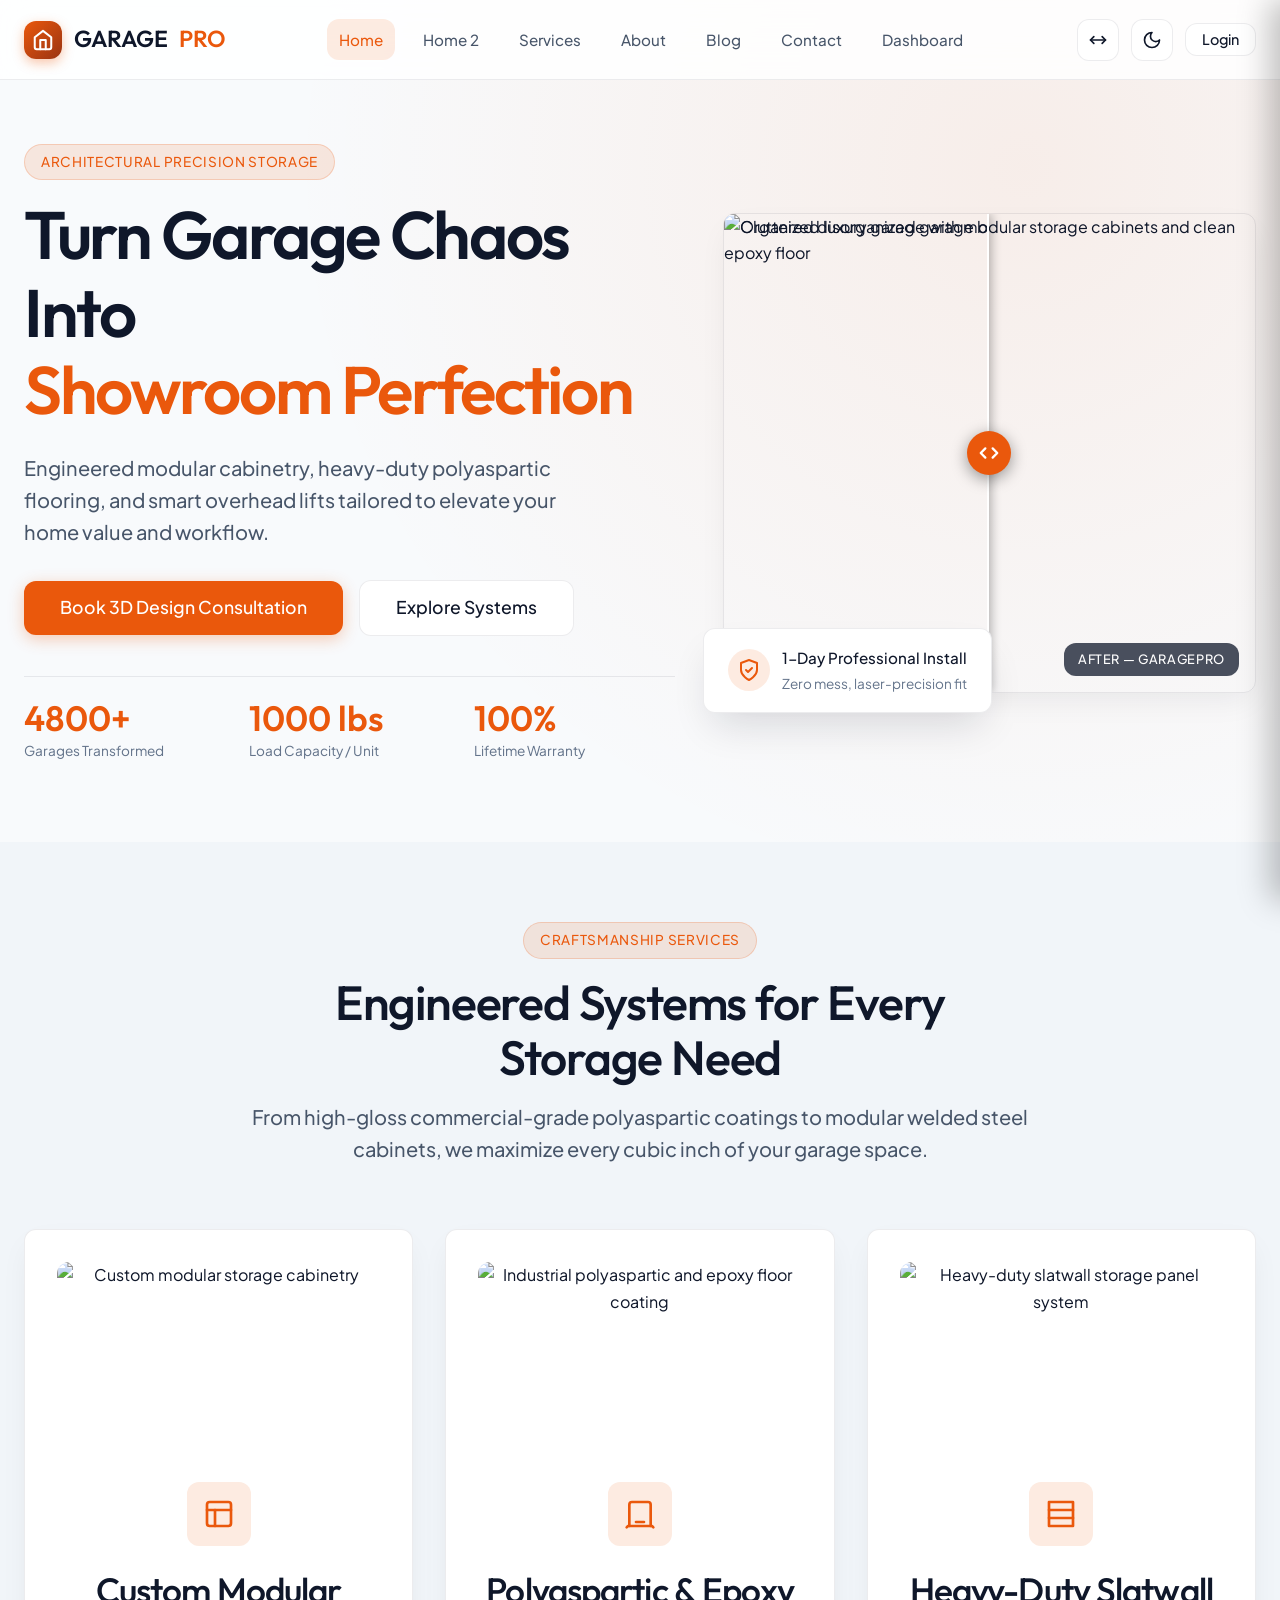
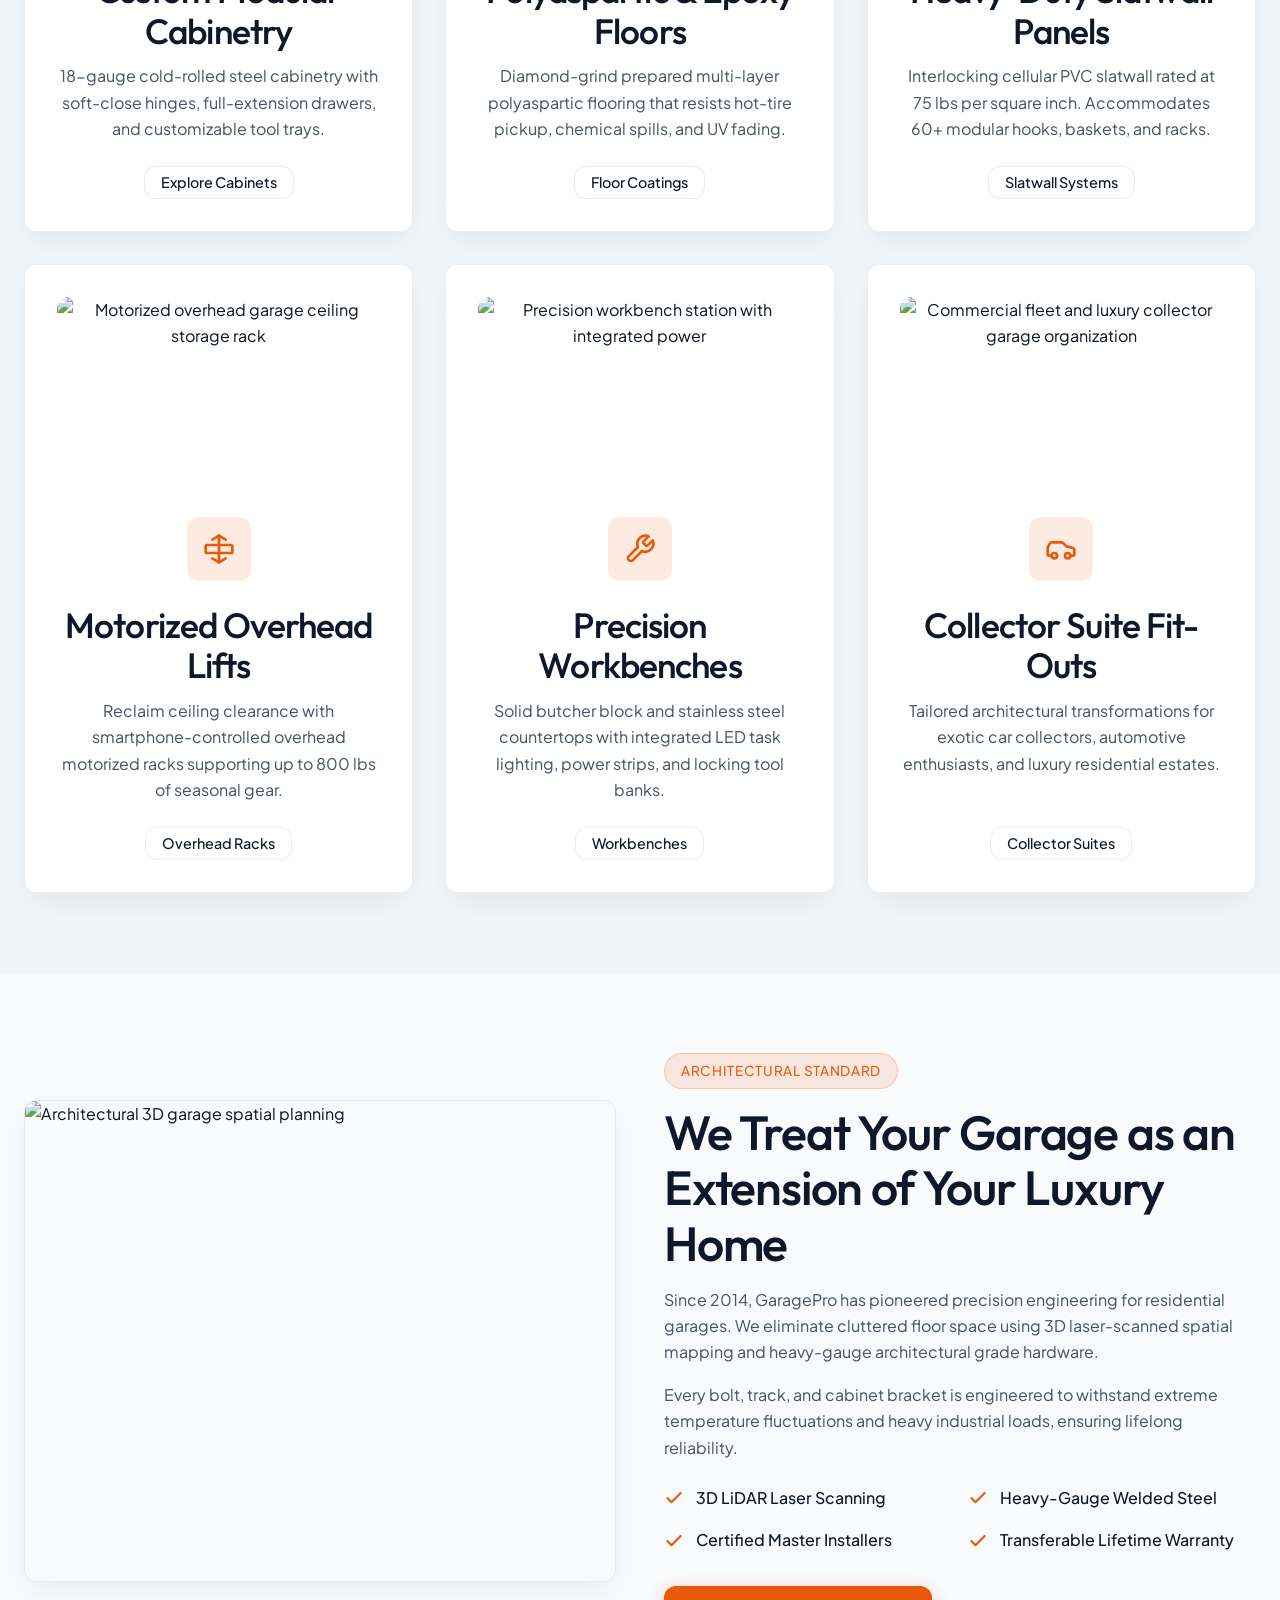
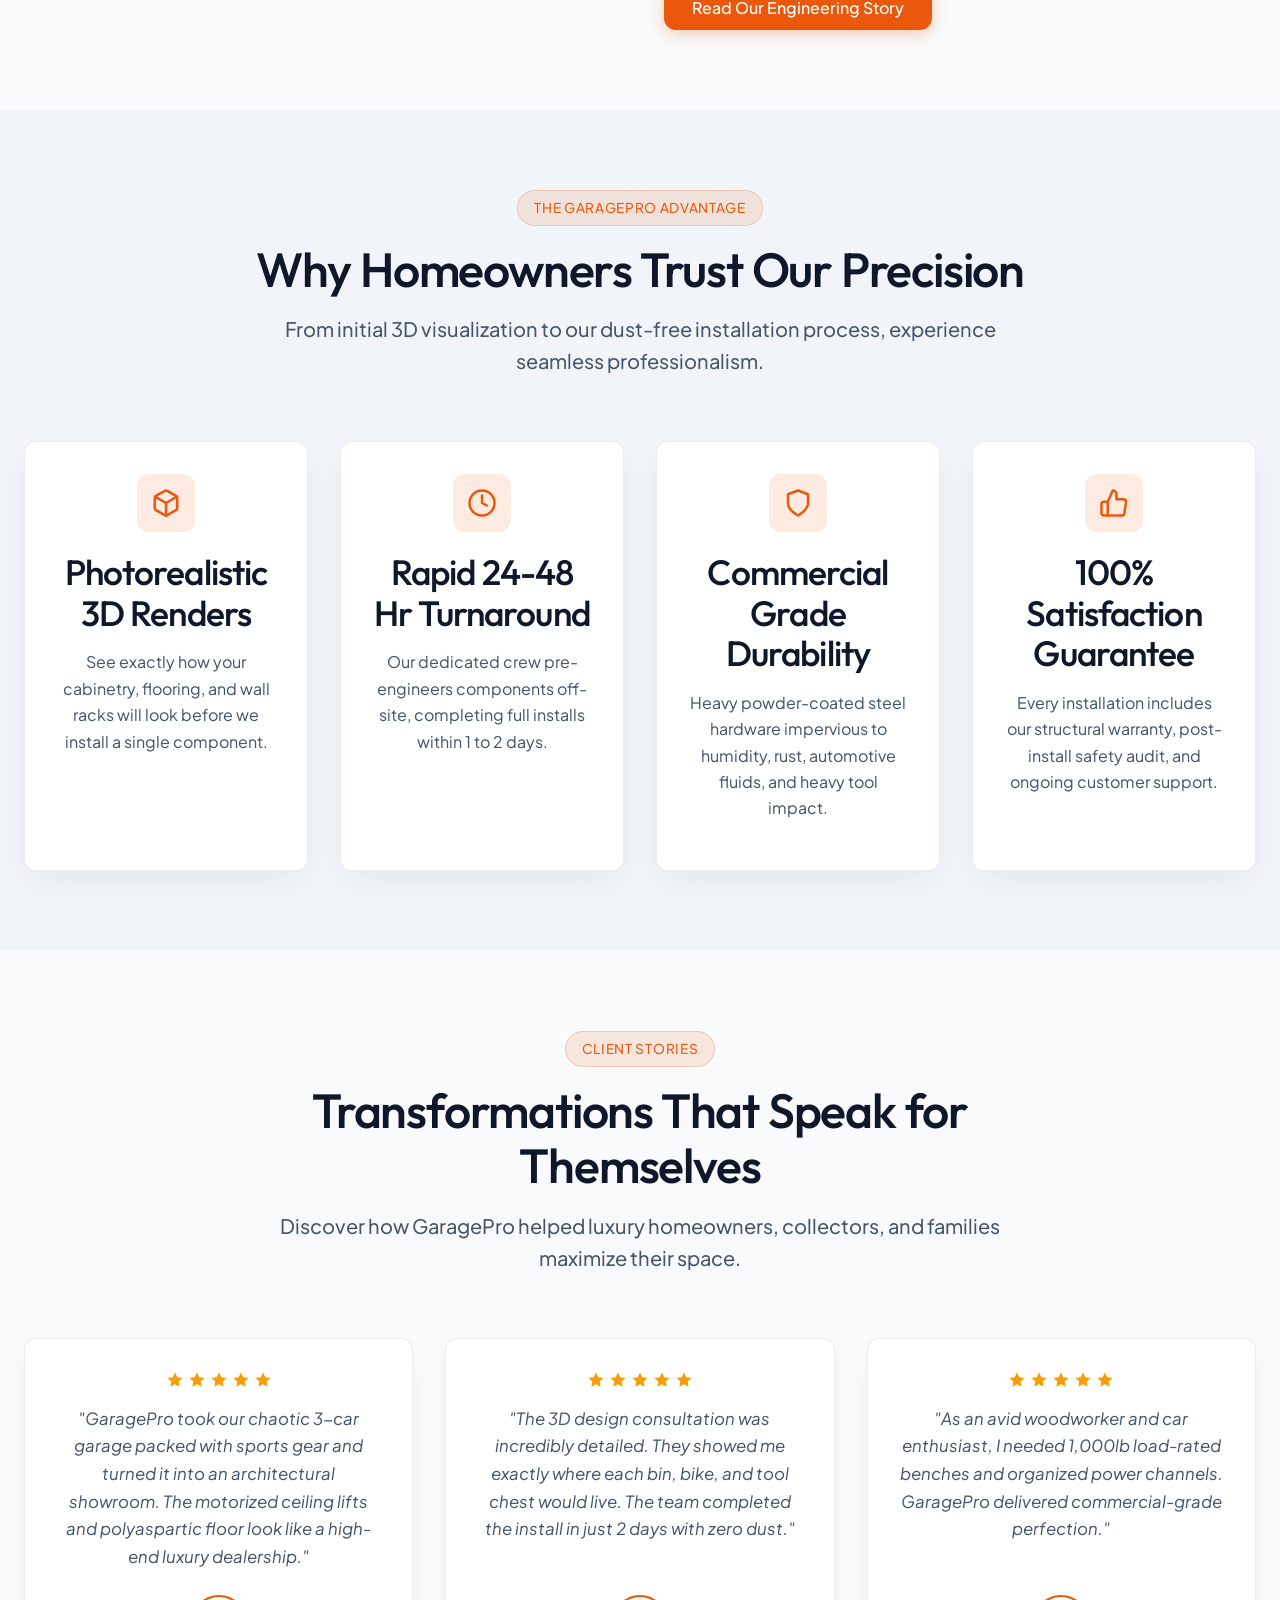
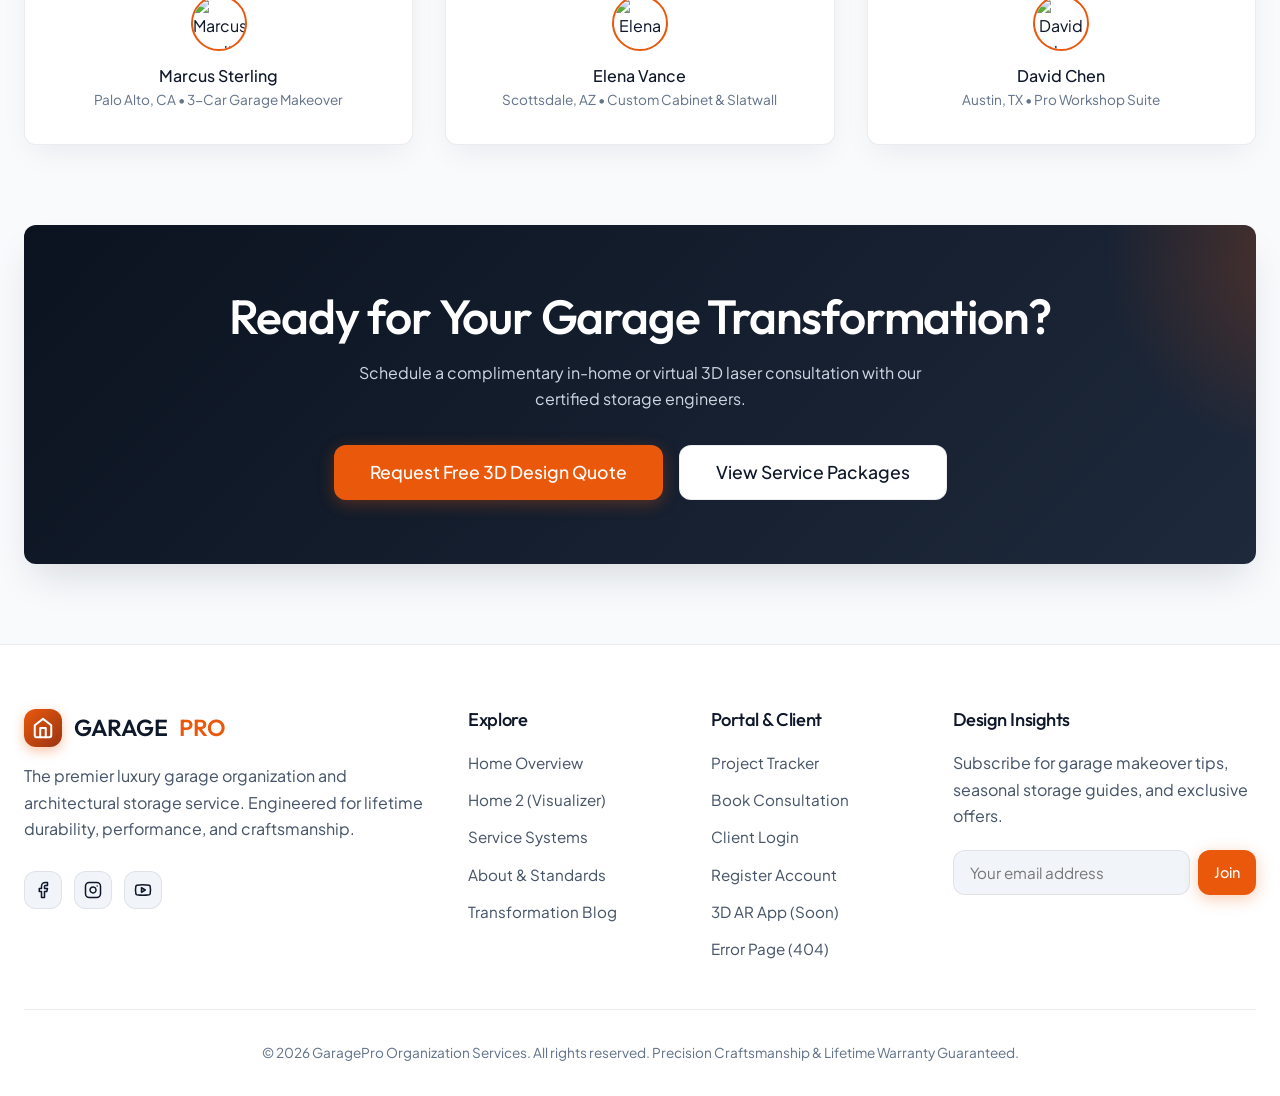
==== index.html @ 0136c53c "Deploy GaragePro luxury garage and storage organization website" ====
<!DOCTYPE html>
<html lang="en">
<head>
  <meta charset="UTF-8">
  <meta name="viewport" content="width=device-width, initial-scale=1.0">
  <title>GaragePro — Luxury Garage & Storage Organization Service</title>
  <meta name="description" content="Transform your cluttered garage into a pristine, high-performance architectural workspace. Custom cabinetry, epoxy flooring, motorized overhead storage & lifetime guarantee.">
  
  <!-- CSS Stylesheets -->
  <link rel="stylesheet" href="assets/css/style.css">
  <link rel="stylesheet" href="assets/css/rtl.css">
  
  <!-- Structured Data JSON-LD -->
  <script type="application/ld+json">
  {
    "@context": "https://schema.org",
    "@type": "HomeAndConstructionBusiness",
    "name": "GaragePro",
    "description": "Professional garage and storage organization service specializing in custom cabinetry, epoxy floors, and high-load wall systems.",
    "url": "https://garagepro.example.com",
    "telephone": "+1-800-555-0199",
    "priceRange": "$$$",
    "address": {
      "@type": "PostalAddress",
      "addressLocality": "San Francisco",
      "addressRegion": "CA",
      "addressCountry": "US"
    }
  }
  </script>
</head>
<body>

  <!-- ========================================================================
       HEADER / NAVBAR (Step 4 Rules)
       ======================================================================== -->
  <header class="site-header">
    <div class="nav-container">
      <a href="index.html" class="logo" aria-label="GaragePro Home">
        <div class="logo-icon">
          <svg xmlns="http://www.w3.org/2000/svg" viewBox="0 0 24 24" fill="none" stroke="currentColor" stroke-width="2.2" stroke-linecap="round" stroke-linejoin="round"><path d="m3 9 9-7 9 7v11a2 2 0 0 1-2 2H5a2 2 0 0 1-2-2z"/><polyline points="9 22 9 12 15 12 15 22"/></svg>
        </div>
        GARAGE<span>PRO</span>
      </a>

      <!-- Desktop Navigation Menu (> 1024px) -->
      <nav class="nav-menu" aria-label="Primary Navigation">
        <a href="index.html" class="nav-link active">Home</a>
        <a href="home2.html" class="nav-link">Home 2</a>
        <a href="services.html" class="nav-link">Services</a>
        <a href="about.html" class="nav-link">About</a>
        <a href="blog.html" class="nav-link">Blog</a>
        <a href="contact.html" class="nav-link">Contact</a>
        <a href="dashboard.html" class="nav-link">Dashboard</a>
      </nav>

      <!-- Desktop Action Controls -->
      <div class="nav-actions">
        <!-- RTL Toggle Button (⇆ Icon) -->
        <button type="button" class="icon-btn rtl-toggle-btn rtl-toggle-desktop" aria-label="Toggle RTL Direction" title="Switch RTL Layout">
          <svg xmlns="http://www.w3.org/2000/svg" viewBox="0 0 24 24" fill="none" stroke="currentColor" stroke-width="2" stroke-linecap="round" stroke-linejoin="round"><polyline points="17 8 21 12 17 16"/><line x1="3" y1="12" x2="21" y2="12"/><polyline points="7 16 3 12 7 8"/></svg>
        </button>

        <!-- Theme Toggle Button -->
        <button type="button" class="icon-btn theme-toggle-btn theme-toggle-desktop" aria-label="Toggle Dark/Light Mode" title="Toggle Theme">
          <span class="theme-icon">
            <svg xmlns="http://www.w3.org/2000/svg" viewBox="0 0 24 24" fill="none" stroke="currentColor" stroke-width="2" stroke-linecap="round" stroke-linejoin="round"><path d="M12 3a6 6 0 0 0 9 9 9 9 0 1 1-9-9Z"/></svg>
          </span>
        </button>

        <!-- Login Button -->
        <a href="login.html" class="btn btn-secondary btn-sm">Login</a>

        <!-- Hamburger Trigger (≤ 1024px) -->
        <button type="button" class="hamburger-btn" aria-label="Open Navigation Menu">
          <svg xmlns="http://www.w3.org/2000/svg" viewBox="0 0 24 24" fill="none" stroke="currentColor" stroke-width="2" stroke-linecap="round" stroke-linejoin="round"><line x1="4" y1="12" x2="20" y2="12"/><line x1="4" y1="6" x2="20" y2="6"/><line x1="4" y1="18" x2="20" y2="18"/></svg>
        </button>
      </div>
    </div>
  </header>

  <!-- Mobile Drawer & Backdrop (≤ 1024px) -->
  <div class="drawer-backdrop"></div>
  <aside class="mobile-drawer" aria-label="Mobile Navigation Menu">
    <div class="drawer-header">
      <a href="index.html" class="logo">
        <div class="logo-icon">
          <svg xmlns="http://www.w3.org/2000/svg" viewBox="0 0 24 24" fill="none" stroke="currentColor" stroke-width="2.2" stroke-linecap="round" stroke-linejoin="round"><path d="m3 9 9-7 9 7v11a2 2 0 0 1-2 2H5a2 2 0 0 1-2-2z"/><polyline points="9 22 9 12 15 12 15 22"/></svg>
        </div>
        GARAGE<span>PRO</span>
      </a>
      <button type="button" class="drawer-close" aria-label="Close Navigation Menu">
        <svg xmlns="http://www.w3.org/2000/svg" width="20" height="20" viewBox="0 0 24 24" fill="none" stroke="currentColor" stroke-width="2" stroke-linecap="round" stroke-linejoin="round"><line x1="18" y1="6" x2="6" y2="18"/><line x1="6" y1="6" x2="18" y2="18"/></svg>
      </button>
    </div>

    <nav class="drawer-links">
      <a href="index.html" class="drawer-link active">Home</a>
      <a href="home2.html" class="drawer-link">Home 2</a>
      <a href="services.html" class="drawer-link">Services</a>
      <a href="about.html" class="drawer-link">About</a>
      <a href="blog.html" class="drawer-link">Blog</a>
      <a href="contact.html" class="drawer-link">Contact</a>
      <a href="dashboard.html" class="drawer-link">Dashboard</a>
    </nav>

    <div class="drawer-footer">
      <div class="drawer-controls">
        <button type="button" class="icon-btn rtl-toggle-btn" aria-label="Toggle RTL Direction">
          <svg xmlns="http://www.w3.org/2000/svg" viewBox="0 0 24 24" fill="none" stroke="currentColor" stroke-width="2" stroke-linecap="round" stroke-linejoin="round"><polyline points="17 8 21 12 17 16"/><line x1="3" y1="12" x2="21" y2="12"/><polyline points="7 16 3 12 7 8"/></svg>
        </button>
        <button type="button" class="icon-btn theme-toggle-btn" aria-label="Toggle Dark/Light Mode">
          <span class="theme-icon">
            <svg xmlns="http://www.w3.org/2000/svg" viewBox="0 0 24 24" fill="none" stroke="currentColor" stroke-width="2" stroke-linecap="round" stroke-linejoin="round"><path d="M12 3a6 6 0 0 0 9 9 9 9 0 1 1-9-9Z"/></svg>
          </span>
        </button>
      </div>
      <a href="login.html" class="btn btn-primary" style="width:100%;">Login</a>
    </div>
  </aside>

  <!-- ========================================================================
       HERO SECTION (Step 9.1 & 11: Interactive Before/After Transformation)
       ======================================================================== -->
  <main>
    <section class="hero-section">
      <div class="hero-container">
        <!-- Hero Text & CTA -->
        <div class="hero-content">
          <div class="badge-pill">Architectural Precision Storage</div>
          <h1>Turn Garage Chaos Into <span>Showroom Perfection</span></h1>
          <p class="lead">Engineered modular cabinetry, heavy-duty polyaspartic flooring, and smart overhead lifts tailored to elevate your home value and workflow.</p>
          
          <div class="hero-actions">
            <a href="contact.html" class="btn btn-primary btn-lg">Book 3D Design Consultation</a>
            <a href="services.html" class="btn btn-secondary btn-lg">Explore Systems</a>
          </div>

          <div class="hero-stats">
            <div class="stat-item">
              <span class="stat-number" data-target="4800" data-suffix="+">4,800+</span>
              <span class="stat-label">Garages Transformed</span>
            </div>
            <div class="stat-item">
              <span class="stat-number" data-target="1000" data-suffix=" lbs">1,000 lbs</span>
              <span class="stat-label">Load Capacity / Unit</span>
            </div>
            <div class="stat-item">
              <span class="stat-number" data-target="100" data-suffix="%">100%</span>
              <span class="stat-label">Lifetime Warranty</span>
            </div>
          </div>
        </div>

        <!-- Interactive Drag Before / After Transformation Visual -->
        <div class="hero-visual">
          <div class="before-after-container" id="hero-ba-slider" title="Drag slider to compare before and after">
            <!-- After (Clean Luxury Organized Garage) -->
            <div class="ba-image-after">
              <img src="https://images.unsplash.com/photo-1590674899484-d5640e854abe?auto=format&fit=crop&w=1200&q=80" alt="Organized luxury garage with modular storage cabinets and clean epoxy floor" loading="lazy">
              <span class="ba-tag ba-tag-after">After — GaragePro</span>
            </div>
            <!-- Before (Cluttered Garage) -->
            <div class="ba-image-before">
              <img src="https://images.unsplash.com/photo-1513694203232-719a280e022f?auto=format&fit=crop&w=1200&q=80" alt="Cluttered disorganized garage before professional makeover" loading="lazy">
              <span class="ba-tag ba-tag-before">Before Makeover</span>
            </div>
            <!-- Interactive Divider Handle -->
            <div class="ba-handle">
              <svg xmlns="http://www.w3.org/2000/svg" viewBox="0 0 24 24" fill="none" stroke="currentColor" stroke-width="2.5" stroke-linecap="round" stroke-linejoin="round"><polyline points="8 17 3 12 8 7"/><polyline points="16 7 21 12 16 17"/></svg>
            </div>
          </div>

          <!-- Floating Guarantee Badge -->
          <div class="floating-badge">
            <div class="floating-badge-icon">
              <svg xmlns="http://www.w3.org/2000/svg" width="24" height="24" viewBox="0 0 24 24" fill="none" stroke="currentColor" stroke-width="2" stroke-linecap="round" stroke-linejoin="round"><path d="M12 22s8-4 8-10V5l-8-3-8 3v7c0 6 8 10 8 10z"/><path d="m9 12 2 2 4-4"/></svg>
            </div>
            <div>
              <strong style="display:block; font-size:0.95rem;">1-Day Professional Install</strong>
              <span class="caption">Zero mess, laser-precision fit</span>
            </div>
          </div>
        </div>
      </div>
    </section>

    <!-- ========================================================================
         SERVICES SECTION (Card Grid - Step 9.1 & Step 3 Alignment)
         ======================================================================== -->
    <section class="section section-subtle">
      <div class="container">
        <div class="section-header">
          <div class="badge-pill">Craftsmanship Services</div>
          <h2>Engineered Systems for Every Storage Need</h2>
          <p class="lead">From high-gloss commercial-grade polyaspartic coatings to modular welded steel cabinets, we maximize every cubic inch of your garage space.</p>
        </div>

        <div class="card-grid">
          <!-- Card 1 -->
          <div class="card">
            <div class="card-img-wrap">
              <img src="https://images.unsplash.com/photo-1504148455328-c376907d081c?auto=format&fit=crop&w=800&q=80" alt="Custom modular storage cabinetry" loading="lazy">
            </div>
            <div class="card-icon">
              <svg xmlns="http://www.w3.org/2000/svg" viewBox="0 0 24 24" fill="none" stroke="currentColor" stroke-width="2" stroke-linecap="round" stroke-linejoin="round"><rect width="18" height="18" x="3" y="3" rx="2"/><path d="M3 9h18"/><path d="M9 21V9"/></svg>
            </div>
            <h3>Custom Modular Cabinetry</h3>
            <p>18-gauge cold-rolled steel cabinetry with soft-close hinges, full-extension drawers, and customizable tool trays.</p>
            <a href="services.html" class="btn btn-secondary btn-sm">Explore Cabinets</a>
          </div>

          <!-- Card 2 -->
          <div class="card">
            <div class="card-img-wrap">
              <img src="https://images.unsplash.com/photo-1616401784845-180882ba9ba8?auto=format&fit=crop&w=800&q=80" alt="Industrial polyaspartic and epoxy floor coating" loading="lazy">
            </div>
            <div class="card-icon">
              <svg xmlns="http://www.w3.org/2000/svg" viewBox="0 0 24 24" fill="none" stroke="currentColor" stroke-width="2" stroke-linecap="round" stroke-linejoin="round"><path d="m2 22 1-1h18l1 1"/><path d="M4 21V5a2 2 0 0 1 2-2h12a2 2 0 0 1 2 2v16"/><path d="M9 18h6"/></svg>
            </div>
            <h3>Polyaspartic & Epoxy Floors</h3>
            <p>Diamond-grind prepared multi-layer polyaspartic flooring that resists hot-tire pickup, chemical spills, and UV fading.</p>
            <a href="services.html" class="btn btn-secondary btn-sm">Floor Coatings</a>
          </div>

          <!-- Card 3 -->
          <div class="card">
            <div class="card-img-wrap">
              <img src="https://images.unsplash.com/photo-1581783342308-f792dbdd27c5?auto=format&fit=crop&w=800&q=80" alt="Heavy-duty slatwall storage panel system" loading="lazy">
            </div>
            <div class="card-icon">
              <svg xmlns="http://www.w3.org/2000/svg" viewBox="0 0 24 24" fill="none" stroke="currentColor" stroke-width="2" stroke-linecap="round" stroke-linejoin="round"><path d="M3 3h18v18H3z"/><path d="M3 9h18"/><path d="M3 15h18"/></svg>
            </div>
            <h3>Heavy-Duty Slatwall Panels</h3>
            <p>Interlocking cellular PVC slatwall rated at 75 lbs per square inch. Accommodates 60+ modular hooks, baskets, and racks.</p>
            <a href="services.html" class="btn btn-secondary btn-sm">Slatwall Systems</a>
          </div>

          <!-- Card 4 -->
          <div class="card">
            <div class="card-img-wrap">
              <img src="https://images.unsplash.com/photo-1586023492125-27b2c045efd7?auto=format&fit=crop&w=800&q=80" alt="Motorized overhead garage ceiling storage rack" loading="lazy">
            </div>
            <div class="card-icon">
              <svg xmlns="http://www.w3.org/2000/svg" viewBox="0 0 24 24" fill="none" stroke="currentColor" stroke-width="2" stroke-linecap="round" stroke-linejoin="round"><path d="M12 2v20"/><path d="m17 5-5-3-5 3"/><path d="m17 19-5 3-5-3"/><rect width="20" height="6" x="2" y="9" rx="1"/></svg>
            </div>
            <h3>Motorized Overhead Lifts</h3>
            <p>Reclaim ceiling clearance with smartphone-controlled overhead motorized racks supporting up to 800 lbs of seasonal gear.</p>
            <a href="services.html" class="btn btn-secondary btn-sm">Overhead Racks</a>
          </div>

          <!-- Card 5 -->
          <div class="card">
            <div class="card-img-wrap">
              <img src="https://images.unsplash.com/photo-1580273916550-e323be2ae537?auto=format&fit=crop&w=800&q=80" alt="Precision workbench station with integrated power" loading="lazy">
            </div>
            <div class="card-icon">
              <svg xmlns="http://www.w3.org/2000/svg" viewBox="0 0 24 24" fill="none" stroke="currentColor" stroke-width="2" stroke-linecap="round" stroke-linejoin="round"><path d="M14.7 6.3a1 1 0 0 0 0 1.4l1.6 1.6a1 1 0 0 0 1.4 0l3.77-3.77a6 6 0 0 1-7.94 7.94l-6.91 6.91a2.12 2.12 0 0 1-3-3l6.91-6.91a6 6 0 0 1 7.94-7.94l-3.76 3.76z"/></svg>
            </div>
            <h3>Precision Workbenches</h3>
            <p>Solid butcher block and stainless steel countertops with integrated LED task lighting, power strips, and locking tool banks.</p>
            <a href="services.html" class="btn btn-secondary btn-sm">Workbenches</a>
          </div>

          <!-- Card 6 -->
          <div class="card">
            <div class="card-img-wrap">
              <img src="https://images.unsplash.com/photo-1617814076367-b759c7d7e738?auto=format&fit=crop&w=800&q=80" alt="Commercial fleet and luxury collector garage organization" loading="lazy">
            </div>
            <div class="card-icon">
              <svg xmlns="http://www.w3.org/2000/svg" viewBox="0 0 24 24" fill="none" stroke="currentColor" stroke-width="2" stroke-linecap="round" stroke-linejoin="round"><path d="M19 17h2c.6 0 1-.4 1-1v-3c0-.9-.7-1.7-1.5-1.9C18.7 10.6 16 10 16 10s-1.3-1.4-2.2-2.3c-.5-.4-1.1-.7-1.8-.7H5c-.6 0-1.1.4-1.4.9l-1.5 2.8C2.1 11.2 2 11.7 2 12.2V16c0 .6.4 1 1 1h2"/><circle cx="7" cy="17" r="2"/><circle cx="17" cy="17" r="2"/></svg>
            </div>
            <h3>Collector Suite Fit-Outs</h3>
            <p>Tailored architectural transformations for exotic car collectors, automotive enthusiasts, and luxury residential estates.</p>
            <a href="services.html" class="btn btn-secondary btn-sm">Collector Suites</a>
          </div>
        </div>
      </div>
    </section>

    <!-- ========================================================================
         ABOUT / CRAFTSMANSHIP SECTION (Step 9.1 Story + Visuals)
         ======================================================================== -->
    <section class="section">
      <div class="container">
        <div class="story-grid">
          <div class="story-image-wrap">
            <img src="https://images.unsplash.com/photo-1503387762-592deb58ef4e?auto=format&fit=crop&w=1000&q=80" alt="Architectural 3D garage spatial planning" loading="lazy">
          </div>
          <div class="story-content">
            <div class="badge-pill">Architectural Standard</div>
            <h2>We Treat Your Garage as an Extension of Your Luxury Home</h2>
            <p>Since 2014, GaragePro has pioneered precision engineering for residential garages. We eliminate cluttered floor space using 3D laser-scanned spatial mapping and heavy-gauge architectural grade hardware.</p>
            <p>Every bolt, track, and cabinet bracket is engineered to withstand extreme temperature fluctuations and heavy industrial loads, ensuring lifelong reliability.</p>
            
            <div class="story-highlights">
              <div class="highlight-item">
                <svg xmlns="http://www.w3.org/2000/svg" width="20" height="20" viewBox="0 0 24 24" fill="none" stroke="currentColor" stroke-width="2.5" stroke-linecap="round" stroke-linejoin="round"><polyline points="20 6 9 17 4 12"/></svg>
                <span>3D LiDAR Laser Scanning</span>
              </div>
              <div class="highlight-item">
                <svg xmlns="http://www.w3.org/2000/svg" width="20" height="20" viewBox="0 0 24 24" fill="none" stroke="currentColor" stroke-width="2.5" stroke-linecap="round" stroke-linejoin="round"><polyline points="20 6 9 17 4 12"/></svg>
                <span>Heavy-Gauge Welded Steel</span>
              </div>
              <div class="highlight-item">
                <svg xmlns="http://www.w3.org/2000/svg" width="20" height="20" viewBox="0 0 24 24" fill="none" stroke="currentColor" stroke-width="2.5" stroke-linecap="round" stroke-linejoin="round"><polyline points="20 6 9 17 4 12"/></svg>
                <span>Certified Master Installers</span>
              </div>
              <div class="highlight-item">
                <svg xmlns="http://www.w3.org/2000/svg" width="20" height="20" viewBox="0 0 24 24" fill="none" stroke="currentColor" stroke-width="2.5" stroke-linecap="round" stroke-linejoin="round"><polyline points="20 6 9 17 4 12"/></svg>
                <span>Transferable Lifetime Warranty</span>
              </div>
            </div>

            <div class="story-actions" style="margin-top: var(--space-8);">
              <a href="about.html" class="btn btn-primary">Read Our Engineering Story</a>
            </div>
          </div>
        </div>
      </div>
    </section>

    <!-- ========================================================================
         FEATURES & HIGHLIGHTS GRID (Step 9.1)
         ======================================================================== -->
    <section class="section section-subtle">
      <div class="container">
        <div class="section-header">
          <div class="badge-pill">The GaragePro Advantage</div>
          <h2>Why Homeowners Trust Our Precision</h2>
          <p class="lead">From initial 3D visualization to our dust-free installation process, experience seamless professionalism.</p>
        </div>

        <div class="features-grid">
          <div class="feature-card">
            <div class="feature-icon">
              <svg xmlns="http://www.w3.org/2000/svg" width="30" height="30" viewBox="0 0 24 24" fill="none" stroke="currentColor" stroke-width="2" stroke-linecap="round" stroke-linejoin="round"><path d="M21 16V8a2 2 0 0 0-1-1.73l-7-4a2 2 0 0 0-2 0l-7 4A2 2 0 0 0 3 8v8a2 2 0 0 0 1 1.73l7 4a2 2 0 0 0 2 0l7-4A2 2 0 0 0 21 16z"/><polyline points="3.27 6.96 12 12.01 20.73 6.96"/><line x1="12" y1="22.08" x2="12" y2="12"/></svg>
            </div>
            <h3>Photorealistic 3D Renders</h3>
            <p>See exactly how your cabinetry, flooring, and wall racks will look before we install a single component.</p>
          </div>

          <div class="feature-card">
            <div class="feature-icon">
              <svg xmlns="http://www.w3.org/2000/svg" width="30" height="30" viewBox="0 0 24 24" fill="none" stroke="currentColor" stroke-width="2" stroke-linecap="round" stroke-linejoin="round"><circle cx="12" cy="12" r="10"/><polyline points="12 6 12 12 16 14"/></svg>
            </div>
            <h3>Rapid 24-48 Hr Turnaround</h3>
            <p>Our dedicated crew pre-engineers components off-site, completing full installs within 1 to 2 days.</p>
          </div>

          <div class="feature-card">
            <div class="feature-icon">
              <svg xmlns="http://www.w3.org/2000/svg" width="30" height="30" viewBox="0 0 24 24" fill="none" stroke="currentColor" stroke-width="2" stroke-linecap="round" stroke-linejoin="round"><path d="M12 22s8-4 8-10V5l-8-3-8 3v7c0 6 8 10 8 10z"/></svg>
            </div>
            <h3>Commercial Grade Durability</h3>
            <p>Heavy powder-coated steel hardware impervious to humidity, rust, automotive fluids, and heavy tool impact.</p>
          </div>

          <div class="feature-card">
            <div class="feature-icon">
              <svg xmlns="http://www.w3.org/2000/svg" width="30" height="30" viewBox="0 0 24 24" fill="none" stroke="currentColor" stroke-width="2" stroke-linecap="round" stroke-linejoin="round"><path d="M14 9V5a3 3 0 0 0-3-3l-4 9v11h11.28a2 2 0 0 0 2-1.7l1.38-9a2 2 0 0 0-2-2.3zM7 22H4a2 2 0 0 1-2-2v-7a2 2 0 0 1 2-2h3"/></svg>
            </div>
            <h3>100% Satisfaction Guarantee</h3>
            <p>Every installation includes our structural warranty, post-install safety audit, and ongoing customer support.</p>
          </div>
        </div>
      </div>
    </section>

    <!-- ========================================================================
         TESTIMONIALS SECTION (Step 9.1 Grid)
         ======================================================================== -->
    <section class="section">
      <div class="container">
        <div class="section-header">
          <div class="badge-pill">Client Stories</div>
          <h2>Transformations That Speak for Themselves</h2>
          <p class="lead">Discover how GaragePro helped luxury homeowners, collectors, and families maximize their space.</p>
        </div>

        <div class="testimonials-grid">
          <!-- Testimonial 1 -->
          <div class="testimonial-card">
            <div class="stars">
              <svg viewBox="0 0 24 24"><polygon points="12 2 15.09 8.26 22 9.27 17 14.14 18.18 21.02 12 17.77 5.82 21.02 7 14.14 2 9.27 8.91 8.26 12 2"/></svg>
              <svg viewBox="0 0 24 24"><polygon points="12 2 15.09 8.26 22 9.27 17 14.14 18.18 21.02 12 17.77 5.82 21.02 7 14.14 2 9.27 8.91 8.26 12 2"/></svg>
              <svg viewBox="0 0 24 24"><polygon points="12 2 15.09 8.26 22 9.27 17 14.14 18.18 21.02 12 17.77 5.82 21.02 7 14.14 2 9.27 8.91 8.26 12 2"/></svg>
              <svg viewBox="0 0 24 24"><polygon points="12 2 15.09 8.26 22 9.27 17 14.14 18.18 21.02 12 17.77 5.82 21.02 7 14.14 2 9.27 8.91 8.26 12 2"/></svg>
              <svg viewBox="0 0 24 24"><polygon points="12 2 15.09 8.26 22 9.27 17 14.14 18.18 21.02 12 17.77 5.82 21.02 7 14.14 2 9.27 8.91 8.26 12 2"/></svg>
            </div>
            <p class="testimonial-quote">"GaragePro took our chaotic 3-car garage packed with sports gear and turned it into an architectural showroom. The motorized ceiling lifts and polyaspartic floor look like a high-end luxury dealership."</p>
            <div class="author-info">
              <div class="author-avatar">
                <img src="https://images.unsplash.com/photo-1507003211169-0a1dd7228f2d?auto=format&fit=crop&w=200&q=80" alt="Marcus Sterling" loading="lazy">
              </div>
              <span class="author-name">Marcus Sterling</span>
              <span class="author-location">Palo Alto, CA • 3-Car Garage Makeover</span>
            </div>
          </div>

          <!-- Testimonial 2 -->
          <div class="testimonial-card">
            <div class="stars">
              <svg viewBox="0 0 24 24"><polygon points="12 2 15.09 8.26 22 9.27 17 14.14 18.18 21.02 12 17.77 5.82 21.02 7 14.14 2 9.27 8.91 8.26 12 2"/></svg>
              <svg viewBox="0 0 24 24"><polygon points="12 2 15.09 8.26 22 9.27 17 14.14 18.18 21.02 12 17.77 5.82 21.02 7 14.14 2 9.27 8.91 8.26 12 2"/></svg>
              <svg viewBox="0 0 24 24"><polygon points="12 2 15.09 8.26 22 9.27 17 14.14 18.18 21.02 12 17.77 5.82 21.02 7 14.14 2 9.27 8.91 8.26 12 2"/></svg>
              <svg viewBox="0 0 24 24"><polygon points="12 2 15.09 8.26 22 9.27 17 14.14 18.18 21.02 12 17.77 5.82 21.02 7 14.14 2 9.27 8.91 8.26 12 2"/></svg>
              <svg viewBox="0 0 24 24"><polygon points="12 2 15.09 8.26 22 9.27 17 14.14 18.18 21.02 12 17.77 5.82 21.02 7 14.14 2 9.27 8.91 8.26 12 2"/></svg>
            </div>
            <p class="testimonial-quote">"The 3D design consultation was incredibly detailed. They showed me exactly where each bin, bike, and tool chest would live. The team completed the install in just 2 days with zero dust."</p>
            <div class="author-info">
              <div class="author-avatar">
                <img src="https://images.unsplash.com/photo-1534528741775-53994a69daeb?auto=format&fit=crop&w=200&q=80" alt="Elena Vance" loading="lazy">
              </div>
              <span class="author-name">Elena Vance</span>
              <span class="author-location">Scottsdale, AZ • Custom Cabinet & Slatwall</span>
            </div>
          </div>

          <!-- Testimonial 3 -->
          <div class="testimonial-card">
            <div class="stars">
              <svg viewBox="0 0 24 24"><polygon points="12 2 15.09 8.26 22 9.27 17 14.14 18.18 21.02 12 17.77 5.82 21.02 7 14.14 2 9.27 8.91 8.26 12 2"/></svg>
              <svg viewBox="0 0 24 24"><polygon points="12 2 15.09 8.26 22 9.27 17 14.14 18.18 21.02 12 17.77 5.82 21.02 7 14.14 2 9.27 8.91 8.26 12 2"/></svg>
              <svg viewBox="0 0 24 24"><polygon points="12 2 15.09 8.26 22 9.27 17 14.14 18.18 21.02 12 17.77 5.82 21.02 7 14.14 2 9.27 8.91 8.26 12 2"/></svg>
              <svg viewBox="0 0 24 24"><polygon points="12 2 15.09 8.26 22 9.27 17 14.14 18.18 21.02 12 17.77 5.82 21.02 7 14.14 2 9.27 8.91 8.26 12 2"/></svg>
              <svg viewBox="0 0 24 24"><polygon points="12 2 15.09 8.26 22 9.27 17 14.14 18.18 21.02 12 17.77 5.82 21.02 7 14.14 2 9.27 8.91 8.26 12 2"/></svg>
            </div>
            <p class="testimonial-quote">"As an avid woodworker and car enthusiast, I needed 1,000lb load-rated benches and organized power channels. GaragePro delivered commercial-grade perfection."</p>
            <div class="author-info">
              <div class="author-avatar">
                <img src="https://images.unsplash.com/photo-1500648767791-00dcc994a43e?auto=format&fit=crop&w=200&q=80" alt="David Chen" loading="lazy">
              </div>
              <span class="author-name">David Chen</span>
              <span class="author-location">Austin, TX • Pro Workshop Suite</span>
            </div>
          </div>
        </div>
      </div>
    </section>

    <!-- ========================================================================
         CTA BANNER (Step 9.1 Full-Width CTA)
         ======================================================================== -->
    <section class="section" style="padding-top: 0;">
      <div class="container">
        <div class="cta-banner">
          <h2>Ready for Your Garage Transformation?</h2>
          <p>Schedule a complimentary in-home or virtual 3D laser consultation with our certified storage engineers.</p>
          <div class="btn-group">
            <a href="contact.html" class="btn btn-primary btn-lg">Request Free 3D Design Quote</a>
            <a href="services.html" class="btn btn-secondary btn-lg">View Service Packages</a>
          </div>
        </div>
      </div>
    </section>
  </main>

  <!-- ========================================================================
       FOOTER (Step 10 Rules)
       ======================================================================== -->
  <footer class="site-footer">
    <div class="container">
      <div class="footer-grid">
        <!-- Col 1: Brand & Bio -->
        <div class="footer-col">
          <a href="index.html" class="logo" style="margin-bottom: var(--space-4);">
            <div class="logo-icon">
              <svg xmlns="http://www.w3.org/2000/svg" viewBox="0 0 24 24" fill="none" stroke="currentColor" stroke-width="2.2" stroke-linecap="round" stroke-linejoin="round"><path d="m3 9 9-7 9 7v11a2 2 0 0 1-2 2H5a2 2 0 0 1-2-2z"/><polyline points="9 22 9 12 15 12 15 22"/></svg>
            </div>
            GARAGE<span>PRO</span>
          </a>
          <p>The premier luxury garage organization and architectural storage service. Engineered for lifetime durability, performance, and craftsmanship.</p>
          <div class="footer-socials">
            <a href="#" class="social-icon-btn" aria-label="Facebook">
              <svg xmlns="http://www.w3.org/2000/svg" viewBox="0 0 24 24" fill="none" stroke="currentColor" stroke-width="2" stroke-linecap="round" stroke-linejoin="round"><path d="M18 2h-3a5 5 0 0 0-5 5v3H7v4h3v8h4v-8h3l1-4h-4V7a1 1 0 0 1 1-1h3z"/></svg>
            </a>
            <a href="#" class="social-icon-btn" aria-label="Instagram">
              <svg xmlns="http://www.w3.org/2000/svg" viewBox="0 0 24 24" fill="none" stroke="currentColor" stroke-width="2" stroke-linecap="round" stroke-linejoin="round"><rect width="20" height="20" x="2" y="2" rx="5" ry="5"/><path d="M16 11.37A4 4 0 1 1 12.63 8 4 4 0 0 1 16 11.37z"/><line x1="17.5" y1="6.5" x2="17.51" y2="6.5"/></svg>
            </a>
            <a href="#" class="social-icon-btn" aria-label="YouTube">
              <svg xmlns="http://www.w3.org/2000/svg" viewBox="0 0 24 24" fill="none" stroke="currentColor" stroke-width="2" stroke-linecap="round" stroke-linejoin="round"><path d="M2.5 17a24.12 24.12 0 0 1 0-10 2 2 0 0 1 1.4-1.4 49.56 49.56 0 0 1 16.2 0A2 2 0 0 1 21.5 7a24.12 24.12 0 0 1 0 10 2 2 0 0 1-1.4 1.4 49.55 49.55 0 0 1-16.2 0A2 2 0 0 1 2.5 17"/><polygon points="10 15 15 12 10 9 10 15"/></svg>
            </a>
          </div>
        </div>

        <!-- Col 2: Navigation Links -->
        <div class="footer-col">
          <h4>Explore</h4>
          <div class="footer-links">
            <a href="index.html" class="footer-link">Home Overview</a>
            <a href="home2.html" class="footer-link">Home 2 (Visualizer)</a>
            <a href="services.html" class="footer-link">Service Systems</a>
            <a href="about.html" class="footer-link">About & Standards</a>
            <a href="blog.html" class="footer-link">Transformation Blog</a>
          </div>
        </div>

        <!-- Col 3: Company & Auth -->
        <div class="footer-col">
          <h4>Portal & Client</h4>
          <div class="footer-links">
            <a href="dashboard.html" class="footer-link">Project Tracker</a>
            <a href="contact.html" class="footer-link">Book Consultation</a>
            <a href="login.html" class="footer-link">Client Login</a>
            <a href="register.html" class="footer-link">Register Account</a>
            <a href="coming-soon.html" class="footer-link">3D AR App (Soon)</a>
            <a href="404.html" class="footer-link">Error Page (404)</a>
          </div>
        </div>

        <!-- Col 4: Newsletter -->
        <div class="footer-col">
          <h4>Design Insights</h4>
          <p>Subscribe for garage makeover tips, seasonal storage guides, and exclusive offers.</p>
          <form class="footer-newsletter-form validate-form" novalidate>
            <div class="form-success-alert" style="display:none;">Thank you for subscribing!</div>
            <div class="input-with-btn">
              <input type="email" class="footer-input" placeholder="Your email address" required aria-label="Email address for newsletter">
              <button type="submit" class="btn btn-primary btn-sm">Join</button>
            </div>
            <span class="form-error-msg">Please enter a valid email address.</span>
          </form>
        </div>
      </div>

      <div class="footer-bottom">
        <p>© 2026 GaragePro Organization Services. All rights reserved. Precision Craftsmanship & Lifetime Warranty Guaranteed.</p>
      </div>
    </div>
  </footer>

  <!-- Main JavaScript -->
  <script src="assets/js/main.js"></script>
</body>
</html>
---- assets/css/style.css ----
/* ==========================================================================
   GARAGEPRO — DESIGN SYSTEM & CORE STYLESHEET
   Industry: Garage & Storage Organization Service
   Design Direction: Luxury Architectural Precision & Transformation
   ========================================================================== */

/* --------------------------------------------------------------------------
   1. GOOGLE FONTS & DESIGN TOKENS (:root)
   -------------------------------------------------------------------------- */
@import url('https://fonts.googleapis.com/css2?family=Outfit:wght@400;500;520;540;580&family=Plus+Jakarta+Sans:ital,wght@0,400;0,420;0,460;0,470;0,500;0,510;0,580;1,400&display=swap');

:root {
  /* Brand Colors (Max 3 Primary Core Tokens) */
  --color-primary: #0B1320;        /* Carbon Slate */
  --color-secondary: #475569;      /* Architectural Steel */
  --color-accent: #EA580C;         /* Precision Copper-Amber */
  --color-accent-hover: #C2410C;   /* Deep Copper */
  --color-accent-soft: rgba(234, 88, 12, 0.12);

  /* Background & Surface Tokens */
  --bg-body: #F8FAFC;
  --bg-surface: #FFFFFF;
  --bg-surface-elevated: #FFFFFF;
  --bg-subtle: #F1F5F9;
  --bg-glass: rgba(255, 255, 255, 0.85);
  --bg-glass-border: rgba(15, 23, 42, 0.08);

  /* Text Colors */
  --text-primary: #0F172A;
  --text-secondary: #475569;
  --text-muted: #64748B;
  --text-inverted: #FFFFFF;

  /* Borders & Dividers */
  --border-color: rgba(15, 23, 42, 0.08);
  --border-focus: #EA580C;

  /* Global UI Tokens (Applied Uniformly) */
  --radius-global: 12px;
  --shadow-global: 0 12px 32px -8px rgba(15, 23, 42, 0.08);
  --shadow-hover: 0 20px 40px -10px rgba(15, 23, 42, 0.14);
  --transition-smooth: all 0.3s cubic-bezier(0.16, 1, 0.3, 1);
  --transition-theme: background 0.3s ease, color 0.3s ease, border-color 0.3s ease, box-shadow 0.3s ease;

  /* Typography System (Strict Weight & Size Scale) */
  --font-heading: 'Outfit', sans-serif;
  --font-body: 'Plus Jakarta Sans', sans-serif;

  /* Weights */
  --weight-h1: 580;
  --weight-h2: 540;
  --weight-h3: 520;
  --weight-h4: 500;
  --weight-body: 420;
  --weight-lead: 460;
  --weight-btn: 510;
  --weight-label: 470;
  --weight-caption: 400;
  --weight-bold-inline: 500;

  /* Sizes */
  --size-h1: 4.8rem;
  --size-h2: 3.2rem;
  --size-h3: 2.2rem;
  --size-h4: 1.6rem;
  --size-lead: 1.25rem;
  --size-body: 1rem;
  --size-btn: 1rem;
  --size-label: 0.95rem;
  --size-caption: 0.85rem;

  /* Spacing Scale (4px / 8px Base) */
  --space-1: 4px;
  --space-2: 8px;
  --space-3: 12px;
  --space-4: 16px;
  --space-5: 20px;
  --space-6: 24px;
  --space-8: 32px;
  --space-10: 40px;
  --space-12: 48px;
  --space-16: 64px;
  --space-20: 80px;
  --space-24: 96px;

  /* Layout */
  --container-max: 1280px;
  --nav-height: 80px;
}

/* --------------------------------------------------------------------------
   2. DARK THEME OVERRIDES ([data-theme="dark"])
   -------------------------------------------------------------------------- */
[data-theme="dark"] {
  --color-primary: #F8FAFC;
  --color-secondary: #94A3B8;
  --color-accent: #FB923C;
  --color-accent-hover: #EA580C;
  --color-accent-soft: rgba(251, 146, 60, 0.15);

  --bg-body: #090D16;
  --bg-surface: #111827;
  --bg-surface-elevated: #172033;
  --bg-subtle: #1E293B;
  --bg-glass: rgba(17, 24, 39, 0.85);
  --bg-glass-border: rgba(255, 255, 255, 0.08);

  --text-primary: #F8FAFC;
  --text-secondary: #CBD5E1;
  --text-muted: #94A3B8;
  --text-inverted: #090D16;

  --border-color: rgba(255, 255, 255, 0.08);
  --shadow-global: 0 16px 36px -8px rgba(0, 0, 0, 0.45);
  --shadow-hover: 0 24px 48px -10px rgba(0, 0, 0, 0.6);
}

/* --------------------------------------------------------------------------
   3. CSS RESET & GLOBAL BASE
   -------------------------------------------------------------------------- */
*, *::before, *::after {
  box-sizing: border-box;
  margin: 0;
  padding: 0;
}

html {
  font-size: 16px;
  scroll-behavior: smooth;
  -webkit-text-size-adjust: 100%;
}

body {
  font-family: var(--font-body);
  font-size: var(--size-body);
  font-weight: var(--weight-body);
  line-height: 1.65;
  color: var(--text-primary);
  background-color: var(--bg-body);
  transition: var(--transition-theme);
  overflow-x: hidden;
  -webkit-font-smoothing: antialiased;
}

img, svg, video {
  display: block;
  max-width: 100%;
  height: auto;
}

a {
  color: inherit;
  text-decoration: none;
  transition: var(--transition-smooth);
}

button, input, textarea, select {
  font-family: inherit;
  font-size: inherit;
  border: none;
  outline: none;
  background: none;
}

ul, ol {
  list-style: none;
}

/* --------------------------------------------------------------------------
   4. TYPOGRAPHY SYSTEM (Strict Rules: Max weight 580, no 600+)
   -------------------------------------------------------------------------- */
h1, h2, h3, h4, h5, h6 {
  font-family: var(--font-heading);
  color: var(--text-primary);
  line-height: 1.15;
  letter-spacing: -0.025em;
  margin-bottom: var(--space-4);
}

h1 {
  font-size: var(--size-h1);
  font-weight: var(--weight-h1);
  letter-spacing: -0.035em;
}

h2 {
  font-size: var(--size-h2);
  font-weight: var(--weight-h2);
}

h3 {
  font-size: var(--size-h3);
  font-weight: var(--weight-h3);
}

h4 {
  font-size: var(--size-h4);
  font-weight: var(--weight-h4);
}

p {
  font-size: var(--size-body);
  font-weight: var(--weight-body);
  color: var(--text-secondary);
  line-height: 1.65;
  margin-bottom: var(--space-4);
}

p.lead {
  font-size: var(--size-lead);
  font-weight: var(--weight-lead);
  color: var(--text-secondary);
  line-height: 1.6;
}

.caption {
  font-size: var(--size-caption);
  font-weight: var(--weight-caption);
  color: var(--text-muted);
}

strong, b {
  font-weight: var(--weight-bold-inline);
}

/* --------------------------------------------------------------------------
   5. GLOBAL ALIGNMENT RULES (Step 3)
   -------------------------------------------------------------------------- */
.section-header {
  text-align: center;
  max-width: 780px;
  margin-inline: auto;
  margin-bottom: var(--space-16);
}

.section-header h2 {
  text-align: center;
}

.section-header p,
.section-header .section-subtitle {
  text-align: center;
  margin-inline: auto;
}

.badge-pill {
  display: inline-flex;
  align-items: center;
  gap: var(--space-2);
  padding: 6px 16px;
  border-radius: 999px;
  font-size: 0.85rem;
  font-weight: var(--weight-label);
  background: var(--color-accent-soft);
  color: var(--color-accent);
  border: 1px solid rgba(234, 88, 12, 0.2);
  margin-bottom: var(--space-4);
  text-transform: uppercase;
  letter-spacing: 0.05em;
}

/* Equal Height & Centered Cards */
.card-grid {
  display: grid;
  grid-template-columns: repeat(auto-fit, minmax(320px, 1fr));
  gap: var(--space-8);
  align-items: stretch;
}

.card {
  display: flex;
  flex-direction: column;
  align-items: center;
  text-align: center;
  background-color: var(--bg-surface);
  border: 1px solid var(--border-color);
  border-radius: var(--radius-global);
  padding: var(--space-8);
  box-shadow: var(--shadow-global);
  transition: var(--transition-smooth);
  height: 100%;
}

.card:hover {
  transform: translateY(-6px);
  box-shadow: var(--shadow-hover);
  border-color: rgba(234, 88, 12, 0.3);
}

.card .card-icon {
  width: 64px;
  height: 64px;
  border-radius: var(--radius-global);
  background: var(--color-accent-soft);
  color: var(--color-accent);
  display: flex;
  align-items: center;
  justify-content: center;
  margin-bottom: var(--space-6);
}

.card .card-icon svg {
  width: 32px;
  height: 32px;
}

.card h3, .card h4 {
  text-align: center;
  margin-bottom: var(--space-3);
}

.card p {
  text-align: center;
  margin-bottom: var(--space-6);
  flex-grow: 1;
}

.card .card-img-wrap {
  width: 100%;
  height: 200px;
  border-radius: var(--radius-global);
  overflow: hidden;
  margin-bottom: var(--space-5);
}

.card .card-img-wrap img {
  width: 100%;
  height: 100%;
  object-fit: cover;
  transition: transform 0.5s ease;
}

.card:hover .card-img-wrap img {
  transform: scale(1.05);
}

/* --------------------------------------------------------------------------
   6. BUTTONS & UI CONTROLS
   -------------------------------------------------------------------------- */
.btn {
  display: inline-flex;
  align-items: center;
  justify-content: center;
  gap: var(--space-2);
  padding: 14px 28px;
  border-radius: var(--radius-global);
  font-size: var(--size-btn);
  font-weight: var(--weight-btn);
  cursor: pointer;
  transition: var(--transition-smooth);
  white-space: nowrap;
  line-height: 1;
}

.btn-primary {
  background: var(--color-accent);
  color: #FFFFFF;
  box-shadow: 0 4px 16px rgba(234, 88, 12, 0.3);
}

.btn-primary:hover {
  background: var(--color-accent-hover);
  transform: translateY(-2px);
  box-shadow: 0 8px 24px rgba(234, 88, 12, 0.4);
}

.btn-secondary {
  background: var(--bg-surface);
  color: var(--text-primary);
  border: 1px solid var(--border-color);
}

.btn-secondary:hover {
  background: var(--bg-subtle);
  border-color: var(--color-secondary);
  transform: translateY(-2px);
}

.btn-outline {
  background: transparent;
  color: var(--color-accent);
  border: 1px solid var(--color-accent);
}

.btn-outline:hover {
  background: var(--color-accent-soft);
  transform: translateY(-2px);
}

.btn-sm {
  padding: 8px 16px;
  font-size: 0.9rem;
}

.btn-lg {
  padding: 18px 36px;
  font-size: 1.1rem;
}

/* --------------------------------------------------------------------------
   7. NAVBAR & HEADER (Step 4 Rules)
   -------------------------------------------------------------------------- */
.site-header {
  position: fixed;
  top: 0;
  left: 0;
  right: 0;
  height: var(--nav-height);
  background: var(--bg-glass);
  backdrop-filter: blur(16px);
  -webkit-backdrop-filter: blur(16px);
  border-bottom: 1px solid var(--border-color);
  z-index: 1000;
  transition: var(--transition-theme);
}

.site-header.scrolled {
  box-shadow: var(--shadow-global);
}

.nav-container {
  max-width: var(--container-max);
  height: 100%;
  margin-inline: auto;
  padding-inline: var(--space-6);
  display: flex;
  align-items: center;
  justify-content: space-between;
}

.logo {
  display: flex;
  align-items: center;
  gap: var(--space-3);
  font-family: var(--font-heading);
  font-size: 1.45rem;
  font-weight: var(--weight-h1);
  color: var(--text-primary);
  letter-spacing: -0.02em;
}

.logo-icon {
  width: 38px;
  height: 38px;
  background: linear-gradient(135deg, var(--color-accent), #9A3412);
  color: #FFFFFF;
  border-radius: var(--radius-global);
  display: flex;
  align-items: center;
  justify-content: center;
  box-shadow: 0 4px 12px rgba(234, 88, 12, 0.35);
}

.logo-icon svg {
  width: 22px;
  height: 22px;
}

.logo span {
  color: var(--color-accent);
}

.nav-menu {
  display: flex;
  align-items: center;
  gap: var(--space-4);
}

.nav-link {
  font-size: var(--size-label);
  font-weight: var(--weight-label);
  color: var(--text-secondary);
  padding: 8px 12px;
  border-radius: var(--radius-global);
  position: relative;
  transition: var(--transition-smooth);
}

.nav-link:hover {
  color: var(--color-accent);
}

.nav-link.active {
  color: var(--color-accent);
  background: var(--color-accent-soft);
}

.nav-actions {
  display: flex;
  align-items: center;
  gap: var(--space-3);
}

/* Icon Buttons: Theme & RTL */
.icon-btn {
  width: 42px;
  height: 42px;
  border-radius: var(--radius-global);
  background: var(--bg-surface);
  border: 1px solid var(--border-color);
  color: var(--text-primary);
  display: flex;
  align-items: center;
  justify-content: center;
  cursor: pointer;
  transition: var(--transition-smooth);
}

.icon-btn:hover {
  background: var(--bg-subtle);
  border-color: var(--color-accent);
  color: var(--color-accent);
  transform: translateY(-1px);
}

.icon-btn svg {
  width: 20px;
  height: 20px;
}

/* Hamburger Trigger */
.hamburger-btn {
  display: none;
  width: 44px;
  height: 44px;
  border-radius: var(--radius-global);
  background: var(--bg-surface);
  border: 1px solid var(--border-color);
  color: var(--text-primary);
  align-items: center;
  justify-content: center;
  cursor: pointer;
}

.hamburger-btn svg {
  width: 24px;
  height: 24px;
}

/* --------------------------------------------------------------------------
   8. HAMBURGER DRAWER & OVERLAY (Step 4 & 5 Rules)
   -------------------------------------------------------------------------- */
.drawer-backdrop {
  position: fixed;
  inset: 0;
  background: rgba(0, 0, 0, 0.6);
  backdrop-filter: blur(4px);
  z-index: 1100;
  opacity: 0;
  visibility: hidden;
  transition: opacity 0.3s ease, visibility 0.3s ease;
}

.drawer-backdrop.active {
  opacity: 1;
  visibility: visible;
}

.mobile-drawer {
  position: fixed;
  top: 0;
  right: 0;
  bottom: 0;
  width: 320px;
  max-width: 85vw;
  background: var(--bg-surface);
  z-index: 1200;
  transform: translateX(100%);
  transition: transform 0.35s cubic-bezier(0.16, 1, 0.3, 1);
  display: flex;
  flex-direction: column;
  box-shadow: -10px 0 30px rgba(0, 0, 0, 0.25);
  padding: var(--space-6);
  overflow-y: auto;
}

.mobile-drawer.active {
  transform: translateX(0);
}

.drawer-header {
  display: flex;
  align-items: center;
  justify-content: space-between;
  padding-bottom: var(--space-4);
  border-bottom: 1px solid var(--border-color);
  margin-bottom: var(--space-6);
}

.drawer-close {
  width: 40px;
  height: 40px;
  border-radius: var(--radius-global);
  background: var(--bg-subtle);
  color: var(--text-primary);
  display: flex;
  align-items: center;
  justify-content: center;
  cursor: pointer;
}

.drawer-links {
  display: flex;
  flex-direction: column;
  gap: var(--space-2);
  flex-grow: 1;
}

.drawer-link {
  display: flex;
  align-items: center;
  gap: var(--space-3);
  min-height: 48px;
  padding: 10px 16px;
  border-radius: var(--radius-global);
  font-size: 1.05rem;
  font-weight: var(--weight-label);
  color: var(--text-primary);
  transition: var(--transition-smooth);
}

.drawer-link:hover, .drawer-link.active {
  background: var(--color-accent-soft);
  color: var(--color-accent);
}

.drawer-footer {
  padding-top: var(--space-6);
  border-top: 1px solid var(--border-color);
  display: flex;
  flex-direction: column;
  gap: var(--space-4);
}

.drawer-controls {
  display: flex;
  align-items: center;
  justify-content: space-between;
  gap: var(--space-3);
}

/* --------------------------------------------------------------------------
   9. HERO SECTIONS & ANIMATIONS (Step 9 & 11)
   -------------------------------------------------------------------------- */
.hero-section {
  padding-top: calc(var(--nav-height) + var(--space-16));
  padding-bottom: var(--space-20);
  position: relative;
  overflow: hidden;
  background: radial-gradient(circle at 80% 20%, rgba(234, 88, 12, 0.08) 0%, transparent 60%);
}

.hero-container {
  max-width: var(--container-max);
  margin-inline: auto;
  padding-inline: var(--space-6);
  display: grid;
  grid-template-columns: 1.1fr 0.9fr;
  gap: var(--space-12);
  align-items: center;
}

.hero-content {
  text-align: left;
}

.hero-content h1 {
  margin-bottom: var(--space-6);
  animation: heroSlideUp 0.8s cubic-bezier(0.16, 1, 0.3, 1) both;
}

.hero-content h1 span {
  color: var(--color-accent);
  display: inline-block;
}

.hero-content p.lead {
  margin-bottom: var(--space-8);
  max-width: 580px;
  animation: heroSlideUp 0.8s 0.15s cubic-bezier(0.16, 1, 0.3, 1) both;
}

.hero-actions {
  display: flex;
  align-items: center;
  gap: var(--space-4);
  flex-wrap: wrap;
  margin-bottom: var(--space-10);
  animation: heroSlideUp 0.8s 0.3s cubic-bezier(0.16, 1, 0.3, 1) both;
}

.hero-stats {
  display: grid;
  grid-template-columns: repeat(3, 1fr);
  gap: var(--space-6);
  padding-top: var(--space-6);
  border-top: 1px solid var(--border-color);
  animation: heroSlideUp 0.8s 0.45s cubic-bezier(0.16, 1, 0.3, 1) both;
}

.stat-item {
  display: flex;
  flex-direction: column;
}

.stat-number {
  font-family: var(--font-heading);
  font-size: 2.2rem;
  font-weight: var(--weight-h1);
  color: var(--color-accent);
  line-height: 1;
}

.stat-label {
  font-size: var(--size-caption);
  color: var(--text-muted);
  margin-top: 4px;
}

/* Interactive Before/After Visual Container */
.hero-visual {
  position: relative;
  animation: heroFadeIn 1s 0.2s cubic-bezier(0.16, 1, 0.3, 1) both;
}

.before-after-container {
  position: relative;
  width: 100%;
  height: 480px;
  border-radius: var(--radius-global);
  overflow: hidden;
  box-shadow: var(--shadow-global);
  border: 1px solid var(--border-color);
  user-select: none;
  touch-action: pan-y;
  cursor: ew-resize;
}

.ba-image-after {
  position: absolute;
  inset: 0;
  width: 100%;
  height: 100%;
}

.ba-image-after img {
  width: 100%;
  height: 100%;
  object-fit: cover;
}

.ba-image-before {
  position: absolute;
  top: 0;
  left: 0;
  bottom: 0;
  width: 50%;
  overflow: hidden;
  z-index: 2;
  border-right: 2px solid #FFFFFF;
  box-shadow: 2px 0 10px rgba(0, 0, 0, 0.3);
}

.ba-image-before img {
  position: absolute;
  top: 0;
  left: 0;
  height: 100%;
  width: 100%;
  max-width: none;
  object-fit: cover;
}

.ba-handle {
  position: absolute;
  top: 50%;
  left: 50%;
  transform: translate(-50%, -50%);
  width: 44px;
  height: 44px;
  border-radius: 50%;
  background: var(--color-accent);
  color: #FFFFFF;
  display: flex;
  align-items: center;
  justify-content: center;
  box-shadow: 0 4px 16px rgba(0, 0, 0, 0.4);
  cursor: ew-resize;
  z-index: 10;
  pointer-events: none;
}

.ba-handle svg {
  width: 22px;
  height: 22px;
}

.ba-tag {
  position: absolute;
  bottom: var(--space-4);
  padding: 6px 14px;
  border-radius: var(--radius-global);
  font-size: 0.8rem;
  font-weight: var(--weight-bold-inline);
  text-transform: uppercase;
  letter-spacing: 0.05em;
  background: rgba(15, 23, 42, 0.75);
  backdrop-filter: blur(6px);
  color: #FFFFFF;
  z-index: 5;
}

.ba-tag-before {
  left: var(--space-4);
}

.ba-tag-after {
  right: var(--space-4);
}

/* Floating Guarantee Card */
.floating-badge {
  position: absolute;
  bottom: -20px;
  left: -20px;
  background: var(--bg-surface);
  border: 1px solid var(--border-color);
  padding: var(--space-4) var(--space-6);
  border-radius: var(--radius-global);
  box-shadow: var(--shadow-hover);
  display: flex;
  align-items: center;
  gap: var(--space-3);
  z-index: 20;
  animation: floatSlow 4s ease-in-out infinite;
}

.floating-badge-icon {
  width: 42px;
  height: 42px;
  border-radius: 50%;
  background: var(--color-accent-soft);
  color: var(--color-accent);
  display: flex;
  align-items: center;
  justify-content: center;
}

/* --------------------------------------------------------------------------
   10. COMMON SECTION LAYOUTS
   -------------------------------------------------------------------------- */
.section {
  padding-block: var(--space-20);
}

.section-subtle {
  background-color: var(--bg-subtle);
}

.container {
  max-width: var(--container-max);
  margin-inline: auto;
  padding-inline: var(--space-6);
}

/* Features Grid */
.features-grid {
  display: grid;
  grid-template-columns: repeat(auto-fit, minmax(260px, 1fr));
  gap: var(--space-8);
}

.feature-card {
  display: flex;
  flex-direction: column;
  align-items: center;
  text-align: center;
  padding: var(--space-8);
  background: var(--bg-surface);
  border: 1px solid var(--border-color);
  border-radius: var(--radius-global);
  box-shadow: var(--shadow-global);
  transition: var(--transition-smooth);
}

.feature-card:hover {
  transform: translateY(-6px);
  border-color: var(--color-accent);
}

.feature-card .feature-icon {
  width: 58px;
  height: 58px;
  border-radius: var(--radius-global);
  background: var(--color-accent-soft);
  color: var(--color-accent);
  display: flex;
  align-items: center;
  justify-content: center;
  margin-bottom: var(--space-5);
}

/* About / Story Section */
.story-grid {
  display: grid;
  grid-template-columns: 1fr 1fr;
  gap: var(--space-12);
  align-items: center;
}

.story-image-wrap {
  position: relative;
  border-radius: var(--radius-global);
  overflow: hidden;
  box-shadow: var(--shadow-global);
  border: 1px solid var(--border-color);
}

.story-image-wrap img {
  width: 100%;
  height: 480px;
  object-fit: cover;
  transition: transform 0.6s ease;
}

.story-image-wrap:hover img {
  transform: scale(1.03);
}

.story-content h2 {
  text-align: left;
}

.story-content p {
  text-align: left;
}

.story-highlights {
  display: grid;
  grid-template-columns: 1fr 1fr;
  gap: var(--space-4);
  margin-top: var(--space-6);
}

.highlight-item {
  display: flex;
  align-items: center;
  gap: var(--space-3);
  font-weight: var(--weight-bold-inline);
  color: var(--text-primary);
}

.highlight-item svg {
  color: var(--color-accent);
  flex-shrink: 0;
}

/* Testimonials Carousel / Grid */
.testimonials-grid {
  display: grid;
  grid-template-columns: repeat(auto-fit, minmax(320px, 1fr));
  gap: var(--space-8);
}

.testimonial-card {
  display: flex;
  flex-direction: column;
  align-items: center;
  text-align: center;
  padding: var(--space-8);
  background: var(--bg-surface);
  border: 1px solid var(--border-color);
  border-radius: var(--radius-global);
  box-shadow: var(--shadow-global);
  height: 100%;
}

.stars {
  display: flex;
  gap: 4px;
  color: #F59E0B;
  margin-bottom: var(--space-4);
}

.stars svg {
  width: 18px;
  height: 18px;
  fill: currentColor;
}

.testimonial-quote {
  font-size: 1.05rem;
  font-style: italic;
  color: var(--text-secondary);
  margin-bottom: var(--space-6);
  flex-grow: 1;
}

.author-info {
  display: flex;
  flex-direction: column;
  align-items: center;
}

.author-avatar {
  width: 56px;
  height: 56px;
  border-radius: 50%;
  overflow: hidden;
  margin-bottom: var(--space-3);
  border: 2px solid var(--color-accent);
}

.author-avatar img {
  width: 100%;
  height: 100%;
  object-fit: cover;
}

.author-name {
  font-weight: var(--weight-h4);
  color: var(--text-primary);
}

.author-location {
  font-size: var(--size-caption);
  color: var(--text-muted);
}

/* Full Width CTA Banner */
.cta-banner {
  background: linear-gradient(135deg, #0B1320 0%, #1E293B 100%);
  color: #FFFFFF;
  border-radius: var(--radius-global);
  padding: var(--space-16) var(--space-8);
  text-align: center;
  position: relative;
  overflow: hidden;
  box-shadow: var(--shadow-hover);
}

.cta-banner::before {
  content: '';
  position: absolute;
  top: -50%;
  right: -20%;
  width: 400px;
  height: 400px;
  border-radius: 50%;
  background: radial-gradient(circle, rgba(234, 88, 12, 0.25) 0%, transparent 70%);
}

.cta-banner h2 {
  color: #FFFFFF;
  margin-bottom: var(--space-4);
}

.cta-banner p {
  color: #CBD5E1;
  max-width: 620px;
  margin-inline: auto;
  margin-bottom: var(--space-8);
}

.cta-banner .btn-group {
  display: flex;
  justify-content: center;
  gap: var(--space-4);
  flex-wrap: wrap;
}

/* --------------------------------------------------------------------------
   11. FOOTER (Step 10 Rules)
   -------------------------------------------------------------------------- */
.site-footer {
  background: var(--bg-surface);
  border-top: 1px solid var(--border-color);
  padding-top: var(--space-16);
  padding-bottom: var(--space-8);
  transition: var(--transition-theme);
}

.footer-grid {
  display: grid;
  grid-template-columns: 2fr 1fr 1fr 1.5fr;
  gap: var(--space-10);
  margin-bottom: var(--space-12);
  align-items: start;
}

.footer-col {
  display: flex;
  flex-direction: column;
}

.footer-col h4 {
  font-size: 1.15rem;
  font-weight: var(--weight-h4);
  margin-bottom: var(--space-5);
  color: var(--text-primary);
  text-align: left;
}

.footer-col p {
  text-align: left;
  margin-bottom: var(--space-5);
}

.footer-links {
  display: flex;
  flex-direction: column;
  gap: var(--space-3);
}

.footer-link {
  color: var(--text-secondary);
  font-size: 0.95rem;
  transition: var(--transition-smooth);
}

.footer-link:hover {
  color: var(--color-accent);
  transform: translateX(4px);
}

.footer-socials {
  display: flex;
  gap: var(--space-3);
  margin-top: var(--space-2);
}

.social-icon-btn {
  width: 38px;
  height: 38px;
  border-radius: var(--radius-global);
  background: var(--bg-subtle);
  border: 1px solid var(--border-color);
  color: var(--text-primary);
  display: flex;
  align-items: center;
  justify-content: center;
  transition: var(--transition-smooth);
}

.social-icon-btn:hover {
  background: var(--color-accent);
  color: #FFFFFF;
  border-color: var(--color-accent);
  transform: translateY(-2px);
}

.social-icon-btn svg {
  width: 18px;
  height: 18px;
}

.footer-newsletter-form {
  display: flex;
  flex-direction: column;
  gap: var(--space-3);
}

.input-with-btn {
  display: flex;
  gap: var(--space-2);
}

.footer-input {
  flex-grow: 1;
  padding: 12px 16px;
  background: var(--bg-subtle);
  border: 1px solid var(--border-color);
  border-radius: var(--radius-global);
  color: var(--text-primary);
  font-size: 0.95rem;
  transition: var(--transition-smooth);
}

.footer-input:focus {
  border-color: var(--color-accent);
  box-shadow: 0 0 0 3px var(--color-accent-soft);
}

.footer-bottom {
  padding-top: var(--space-8);
  border-top: 1px solid var(--border-color);
  text-align: center;
}

.footer-bottom p {
  text-align: center;
  font-size: var(--size-caption);
  color: var(--text-muted);
  margin: 0;
}

/* --------------------------------------------------------------------------
   12. FORM CONTROLS & VALIDATION STYLES (Step 12)
   -------------------------------------------------------------------------- */
.form-group {
  display: flex;
  flex-direction: column;
  text-align: left;
  margin-bottom: var(--space-5);
  position: relative;
}

.form-label {
  font-size: var(--size-label);
  font-weight: var(--weight-label);
  color: var(--text-primary);
  margin-bottom: var(--space-2);
  display: flex;
  align-items: center;
  justify-content: space-between;
}

.form-label .required-star {
  color: #EF4444;
  margin-left: 2px;
}

.form-control {
  width: 100%;
  padding: 14px 16px;
  border-radius: var(--radius-global);
  border: 1px solid var(--border-color);
  background-color: var(--bg-surface);
  color: var(--text-primary);
  font-size: 1rem;
  transition: var(--transition-smooth);
}

.form-control:focus {
  border-color: var(--color-accent);
  box-shadow: 0 0 0 3px var(--color-accent-soft);
}

/* Error and Success States */
.form-control.is-invalid {
  border-color: #EF4444 !important;
  background-color: rgba(239, 68, 68, 0.04);
}

.form-control.is-valid {
  border-color: #10B981 !important;
}

.form-error-msg {
  display: none;
  font-size: 0.82rem;
  color: #EF4444;
  margin-top: 4px;
}

.form-control.is-invalid + .form-error-msg,
.form-checkbox-wrap.is-invalid ~ .form-error-msg {
  display: block;
  animation: fadeIn 0.2s ease;
}

.form-checkbox-wrap {
  display: flex;
  align-items: flex-start;
  gap: var(--space-3);
  cursor: pointer;
  user-select: none;
  font-size: 0.9rem;
  color: var(--text-secondary);
}

.form-checkbox-wrap input[type="checkbox"] {
  width: 18px;
  height: 18px;
  margin-top: 2px;
  accent-color: var(--color-accent);
  cursor: pointer;
}

.form-success-alert {
  display: none;
  padding: var(--space-4);
  border-radius: var(--radius-global);
  background: rgba(16, 185, 129, 0.1);
  border: 1px solid #10B981;
  color: #065F46;
  text-align: center;
  font-size: 0.95rem;
  font-weight: var(--weight-bold-inline);
  margin-bottom: var(--space-6);
}

[data-theme="dark"] .form-success-alert {
  color: #34D399;
}

/* --------------------------------------------------------------------------
   13. AUTHENTICATION PAGES (Step 9.7 & 9.8)
   -------------------------------------------------------------------------- */
.auth-body {
  min-height: 100vh;
  display: flex;
  align-items: center;
  justify-content: center;
  background: radial-gradient(circle at 50% 20%, rgba(234, 88, 12, 0.08) 0%, var(--bg-body) 70%);
  padding: var(--space-6);
  overflow: hidden;
}

.auth-card {
  width: 100%;
  max-width: 460px;
  background: var(--bg-surface);
  border: 1px solid var(--border-color);
  border-radius: var(--radius-global);
  box-shadow: var(--shadow-global);
  padding: var(--space-10);
  display: flex;
  flex-direction: column;
  text-align: center;
}

.auth-header {
  margin-bottom: var(--space-8);
}

.auth-header .logo {
  justify-content: center;
  margin-bottom: var(--space-4);
}

.auth-header h2 {
  font-size: 1.8rem;
  font-weight: var(--weight-h2);
  margin-bottom: var(--space-2);
}

.auth-divider {
  display: flex;
  align-items: center;
  gap: var(--space-3);
  margin-block: var(--space-6);
  color: var(--text-muted);
  font-size: 0.85rem;
}

.auth-divider::before,
.auth-divider::after {
  content: '';
  flex-grow: 1;
  height: 1px;
  background: var(--border-color);
}

.social-auth-btns {
  display: flex;
  flex-direction: column;
  gap: var(--space-3);
}

.social-auth-btn {
  display: flex;
  align-items: center;
  justify-content: center;
  gap: var(--space-3);
  width: 100%;
  padding: 12px 20px;
  border-radius: var(--radius-global);
  background: var(--bg-subtle);
  border: 1px solid var(--border-color);
  color: var(--text-primary);
  font-size: 0.95rem;
  font-weight: var(--weight-btn);
  cursor: pointer;
  transition: var(--transition-smooth);
}

.social-auth-btn:hover {
  background: var(--bg-surface);
  border-color: var(--color-secondary);
  transform: translateY(-1px);
}

.social-auth-btn svg {
  width: 20px;
  height: 20px;
}

.auth-footer-link {
  margin-top: var(--space-6);
  font-size: 0.9rem;
  color: var(--text-secondary);
}

.auth-footer-link a {
  color: var(--color-accent);
  font-weight: var(--weight-bold-inline);
}

.auth-footer-link a:hover {
  text-decoration: underline;
}

/* --------------------------------------------------------------------------
   14. INTERACTIVE 3D/CALCULATOR & COMPARISON MODULES
   -------------------------------------------------------------------------- */
.calculator-box {
  background: var(--bg-surface);
  border: 1px solid var(--border-color);
  border-radius: var(--radius-global);
  padding: var(--space-8);
  box-shadow: var(--shadow-global);
}

.range-slider-wrap {
  margin-bottom: var(--space-6);
}

.range-slider {
  width: 100%;
  height: 8px;
  border-radius: 999px;
  background: var(--bg-subtle);
  accent-color: var(--color-accent);
  cursor: pointer;
}

.spec-table-wrap {
  overflow-x: auto;
  margin-block: var(--space-8);
  border-radius: var(--radius-global);
  border: 1px solid var(--border-color);
}

.spec-table {
  width: 100%;
  border-collapse: collapse;
  background: var(--bg-surface);
  text-align: left;
}

.spec-table th, .spec-table td {
  padding: 16px 20px;
  border-bottom: 1px solid var(--border-color);
}

.spec-table th {
  background: var(--bg-subtle);
  font-weight: var(--weight-h4);
  color: var(--text-primary);
}

.spec-table tr:last-child td {
  border-bottom: none;
}

/* FAQ Accordion */
.faq-list {
  max-width: 800px;
  margin-inline: auto;
  display: flex;
  flex-direction: column;
  gap: var(--space-4);
}

.faq-item {
  background: var(--bg-surface);
  border: 1px solid var(--border-color);
  border-radius: var(--radius-global);
  box-shadow: var(--shadow-global);
  overflow: hidden;
  transition: var(--transition-smooth);
}

.faq-question {
  width: 100%;
  padding: var(--space-6);
  display: flex;
  align-items: center;
  justify-content: space-between;
  font-family: var(--font-heading);
  font-size: 1.15rem;
  font-weight: var(--weight-h3);
  color: var(--text-primary);
  cursor: pointer;
  text-align: left;
}

.faq-icon {
  width: 28px;
  height: 28px;
  border-radius: 50%;
  background: var(--bg-subtle);
  display: flex;
  align-items: center;
  justify-content: center;
  color: var(--color-accent);
  transition: transform 0.3s ease;
  flex-shrink: 0;
}

.faq-item.active .faq-icon {
  transform: rotate(180deg);
  background: var(--color-accent-soft);
}

.faq-answer {
  max-height: 0;
  overflow: hidden;
  transition: max-height 0.35s cubic-bezier(0.16, 1, 0.3, 1), padding 0.35s ease;
  padding-inline: var(--space-6);
}

.faq-item.active .faq-answer {
  max-height: 300px;
  padding-bottom: var(--space-6);
}

/* --------------------------------------------------------------------------
   15. ANIMATIONS & KEYFRAMES (Step 11)
   -------------------------------------------------------------------------- */
@keyframes heroSlideUp {
  0% {
    opacity: 0;
    transform: translateY(28px);
  }
  100% {
    opacity: 1;
    transform: translateY(0);
  }
}

@keyframes heroFadeIn {
  0% {
    opacity: 0;
    transform: scale(0.96);
  }
  100% {
    opacity: 1;
    transform: scale(1);
  }
}

@keyframes floatSlow {
  0%, 100% {
    transform: translateY(0);
  }
  50% {
    transform: translateY(-8px);
  }
}

@keyframes fadeIn {
  from { opacity: 0; }
  to { opacity: 1; }
}

/* --------------------------------------------------------------------------
   16. RESPONSIVE BREAKPOINTS (Step 7 Rules)
   -------------------------------------------------------------------------- */

/* Large Desktop */
@media (min-width: 1440px) {
  :root {
    --size-h1: 5.2rem;
    --size-h2: 3.5rem;
  }
  .container {
    max-width: 1360px;
  }
}

/* Desktop — Full Horizontal Navbar */
@media (min-width: 1025px) and (max-width: 1439px) {
  :root {
    --size-h1: 4.2rem;
    --size-h2: 3rem;
  }
}

/* Tablet + Mobile — Hamburger Starts HERE (≤ 1024px) */
@media (max-width: 1024px) {
  :root {
    --size-h1: 3.4rem;
    --size-h2: 2.5rem;
    --size-h3: 1.8rem;
    --nav-height: 72px;
  }

  .nav-menu {
    display: none; /* Hide horizontal nav */
  }

  .theme-toggle-desktop {
    display: none !important; /* Move theme toggle inside drawer */
  }

  .rtl-toggle-desktop {
    display: none !important;
  }

  .hamburger-btn {
    display: flex; /* Show hamburger button */
  }

  .hero-container {
    grid-template-columns: 1fr;
    text-align: center;
    gap: var(--space-10);
  }

  .hero-content {
    text-align: center;
  }

  .hero-content h1,
  .hero-content p.lead {
    margin-inline: auto;
  }

  .hero-actions {
    justify-content: center;
  }

  .hero-stats {
    justify-content: center;
  }

  .before-after-container {
    height: 380px;
  }

  .story-grid {
    grid-template-columns: 1fr;
    gap: var(--space-8);
  }

  .story-content h2, .story-content p {
    text-align: center;
  }

  .story-highlights {
    justify-content: center;
  }

  /* Center Headings and Text Contents in tab and mobile for main content sections */
  main h1, main h2, main h3, main h4, main h5, main h6, main p,
  .hero-content h1, .hero-content p,
  .story-content h2, .story-content p,
  .section-header h2, .section-header p {
    text-align: center;
  }
  
  /* Center Buttons in tab and mobile */
  .hero-actions,
  .btn-group,
  .story-actions,
  .form-actions,
  [class*="btn-group"],
  [class*="hero-actions"] {
    display: flex !important;
    justify-content: center !important;
    align-items: center !important;
    margin-inline: auto !important;
    text-align: center !important;
    flex-wrap: wrap;
    gap: var(--space-4);
  }

  .btn {
    display: inline-flex;
    justify-content: center;
    align-items: center;
    text-align: center;
  }

  /* Standalone buttons in sections, stories, and forms */
  .story-content,
  .story-content > div {
    text-align: center;
  }

  .story-content .btn,
  .cta-banner .btn,
  form > .btn,
  form button[type="submit"].btn {
    display: inline-flex;
    margin-inline: auto;
  }

  /* Tablet Footer Alignment (760px & 1024px) */
  .footer-grid {
    grid-template-columns: repeat(2, 1fr);
    gap: var(--space-10) var(--space-8);
  }

  .site-footer .footer-col {
    text-align: left;
    align-items: flex-start;
  }

  .site-footer .footer-col .logo {
    justify-content: flex-start;
    margin-inline: 0;
  }

  .site-footer .footer-col h4 {
    text-align: left;
    margin-bottom: var(--space-4);
  }

  .site-footer .footer-col p {
    text-align: left;
    margin-bottom: var(--space-4);
  }

  .site-footer .footer-links {
    align-items: flex-start;
    text-align: left;
    width: 100%;
  }

  .site-footer .footer-link {
    text-align: left;
  }

  .site-footer .footer-socials {
    justify-content: flex-start;
  }

  .site-footer .footer-newsletter-form {
    width: 100%;
    align-items: stretch;
  }

  .site-footer .footer-bottom p {
    text-align: center;
  }
}

/* Mobile (≤ 768px) */
@media (max-width: 768px) {
  :root {
    --size-h1: 2.6rem;
    --size-h2: 2.1rem;
    --size-h3: 1.5rem;
    --space-16: 40px;
    --space-20: 56px;
  }

  .hero-stats {
    grid-template-columns: 1fr;
    gap: var(--space-4);
  }

  .before-after-container {
    height: 300px;
  }

  .floating-badge {
    position: static;
    margin-top: var(--space-4);
    justify-content: center;
  }

  /* Mobile Footer Alignment (≤ 768px) */
  .footer-grid {
    grid-template-columns: repeat(2, 1fr);
    gap: var(--space-8) var(--space-6);
    text-align: left;
  }

  .footer-col:first-child {
    grid-column: 1 / -1;
  }

  .footer-col:nth-child(2),
  .footer-col:nth-child(3) {
    grid-column: span 1;
  }

  .footer-col:last-child {
    grid-column: 1 / -1;
  }

  .site-footer .footer-col {
    text-align: left;
    align-items: flex-start;
  }

  .site-footer .footer-col .logo {
    justify-content: flex-start;
    margin-inline: 0;
  }

  .site-footer .footer-col h4 {
    text-align: left;
    margin-bottom: var(--space-4);
  }

  .site-footer .footer-col p {
    text-align: left;
    margin-bottom: var(--space-4);
  }

  .site-footer .footer-links {
    align-items: flex-start;
    text-align: left;
    width: 100%;
  }

  .site-footer .footer-link {
    text-align: left;
  }

  .site-footer .footer-socials {
    justify-content: flex-start;
  }

  .site-footer .footer-newsletter-form {
    width: 100%;
  }

  .input-with-btn {
    flex-direction: column;
  }

  .site-footer .footer-bottom p {
    text-align: center;
  }
}

/* Small Mobile (≤ 360px) */
@media (max-width: 360px) {
  :root {
    --size-h1: 2.1rem;
    --size-h2: 1.75rem;
    --size-body: 0.95rem;
  }

  .mobile-drawer {
    width: 100vw;
    max-width: 100vw;
  }

  .btn {
    width: 100%;
    padding: 12px 20px;
  }

  .hero-actions,
  .btn-group {
    flex-direction: column;
    width: 100%;
    align-items: center;
    justify-content: center;
  }

  .hero-actions .btn,
  .btn-group .btn {
    width: 100%;
    justify-content: center;
    text-align: center;
  }

  .card {
    padding: var(--space-6);
  }

  .footer-grid {
    gap: var(--space-6) var(--space-4);
  }

  .footer-link {
    font-size: 0.88rem;
  }
}
---- assets/css/rtl.css ----
/* ==========================================================================
   GARAGEPRO — RTL OVERRIDES ONLY (Step 5)
   Toggled via dir="rtl" on <html> or .rtl class on <body>
   ========================================================================== */

[dir="rtl"],
body.rtl {
  direction: rtl;
  text-align: right;
}

/* --------------------------------------------------------------------------
   1. DRAWER SLIDE FROM LEFT IN RTL
   -------------------------------------------------------------------------- */
[dir="rtl"] .mobile-drawer,
body.rtl .mobile-drawer {
  right: auto;
  left: 0;
  transform: translateX(-100%);
  box-shadow: 10px 0 30px rgba(0, 0, 0, 0.25);
}

[dir="rtl"] .mobile-drawer.active,
body.rtl .mobile-drawer.active {
  transform: translateX(0);
}

/* --------------------------------------------------------------------------
   2. HERO & BEFORE/AFTER OVERRIDES
   -------------------------------------------------------------------------- */
[dir="rtl"] .hero-content,
body.rtl .hero-content {
  text-align: right;
}

@media (max-width: 1024px) {
  [dir="rtl"] .hero-content,
  body.rtl .hero-content {
    text-align: center;
  }
}

[dir="rtl"] .ba-image-before,
body.rtl .ba-image-before {
  left: auto;
  right: 0;
  border-right: none;
  border-left: 2px solid #FFFFFF;
}

[dir="rtl"] .ba-image-before img,
body.rtl .ba-image-before img {
  left: auto;
  right: 0;
}

[dir="rtl"] .ba-tag-before,
body.rtl .ba-tag-before {
  left: auto;
  right: var(--space-4);
}

[dir="rtl"] .ba-tag-after,
body.rtl .ba-tag-after {
  right: auto;
  left: var(--space-4);
}

[dir="rtl"] .floating-badge,
body.rtl .floating-badge {
  left: auto;
  right: -20px;
}

/* --------------------------------------------------------------------------
   3. TEXT & LIST ALIGNMENT OVERRIDES
   -------------------------------------------------------------------------- */
[dir="rtl"] .story-content h2,
[dir="rtl"] .story-content p,
body.rtl .story-content h2,
body.rtl .story-content p {
  text-align: right;
}

@media (max-width: 1024px) {
  [dir="rtl"] .story-content h2,
  [dir="rtl"] .story-content p,
  body.rtl .story-content h2,
  body.rtl .story-content p {
    text-align: center;
  }
}

[dir="rtl"] .site-footer .footer-col,
body.rtl .site-footer .footer-col {
  text-align: right;
  align-items: flex-start;
}

[dir="rtl"] .site-footer .footer-col .logo,
body.rtl .site-footer .footer-col .logo {
  justify-content: flex-start;
}

[dir="rtl"] .site-footer .footer-col h4,
[dir="rtl"] .site-footer .footer-col p,
body.rtl .site-footer .footer-col h4,
body.rtl .site-footer .footer-col p {
  text-align: right;
}

[dir="rtl"] .site-footer .footer-links,
body.rtl .site-footer .footer-links {
  align-items: flex-start;
  text-align: right;
}

[dir="rtl"] .site-footer .footer-link,
body.rtl .site-footer .footer-link {
  text-align: right;
}

[dir="rtl"] .site-footer .footer-socials,
body.rtl .site-footer .footer-socials {
  justify-content: flex-start;
}

@media (max-width: 1024px) {
  [dir="rtl"] .site-footer .footer-col,
  body.rtl .site-footer .footer-col {
    text-align: right;
    align-items: flex-start;
  }

  [dir="rtl"] .site-footer .footer-col h4,
  [dir="rtl"] .site-footer .footer-col p,
  body.rtl .site-footer .footer-col h4,
  body.rtl .site-footer .footer-col p {
    text-align: right;
  }

  [dir="rtl"] .site-footer .footer-links,
  body.rtl .site-footer .footer-links {
    align-items: flex-start;
    text-align: right;
  }

  [dir="rtl"] .site-footer .footer-link,
  body.rtl .site-footer .footer-link {
    text-align: right;
  }

  [dir="rtl"] .site-footer .footer-socials,
  body.rtl .site-footer .footer-socials {
    justify-content: flex-start;
  }
}

[dir="rtl"] .footer-link:hover,
body.rtl .footer-link:hover {
  transform: translateX(-4px);
}

[dir="rtl"] .faq-question,
body.rtl .faq-question {
  text-align: right;
}

[dir="rtl"] .faq-icon,
body.rtl .faq-icon {
  margin-inline-start: var(--space-4);
}

[dir="rtl"] .form-group,
body.rtl .form-group {
  text-align: right;
}

[dir="rtl"] .spec-table,
body.rtl .spec-table {
  text-align: right;
}
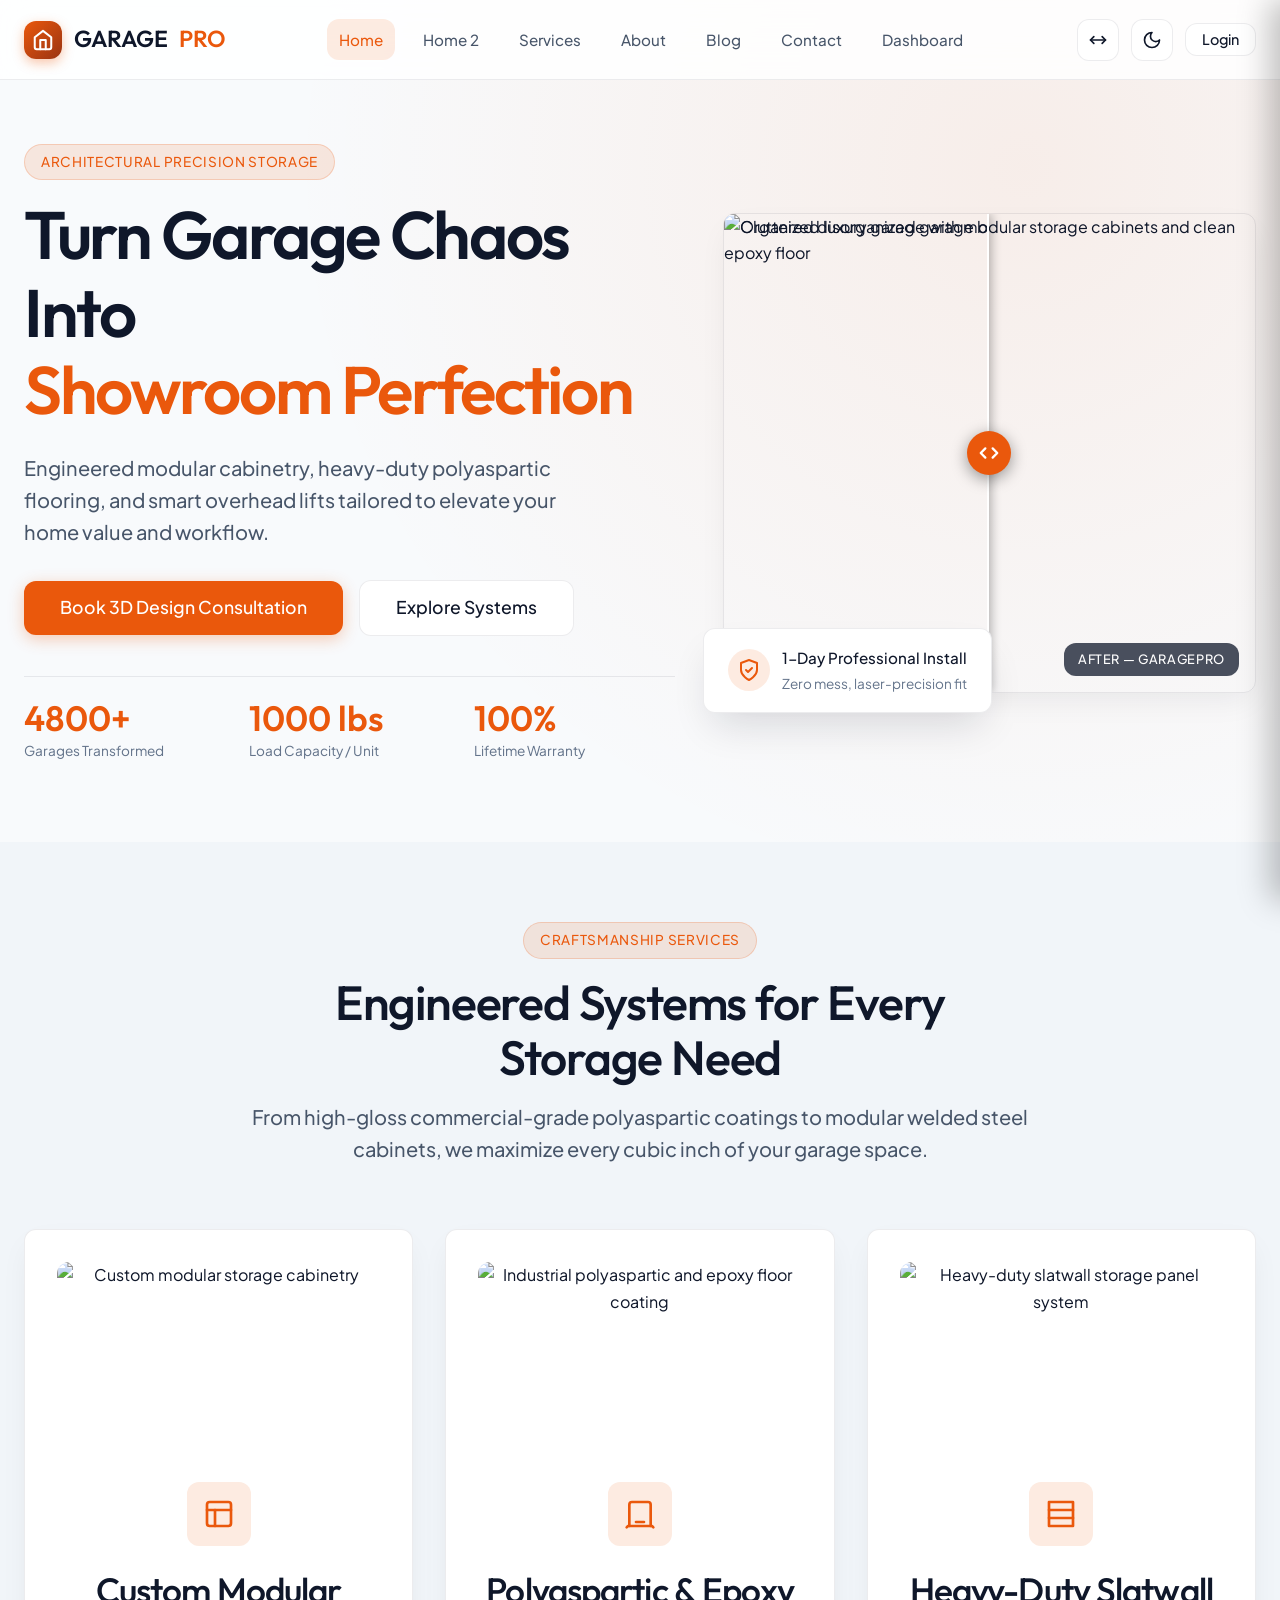
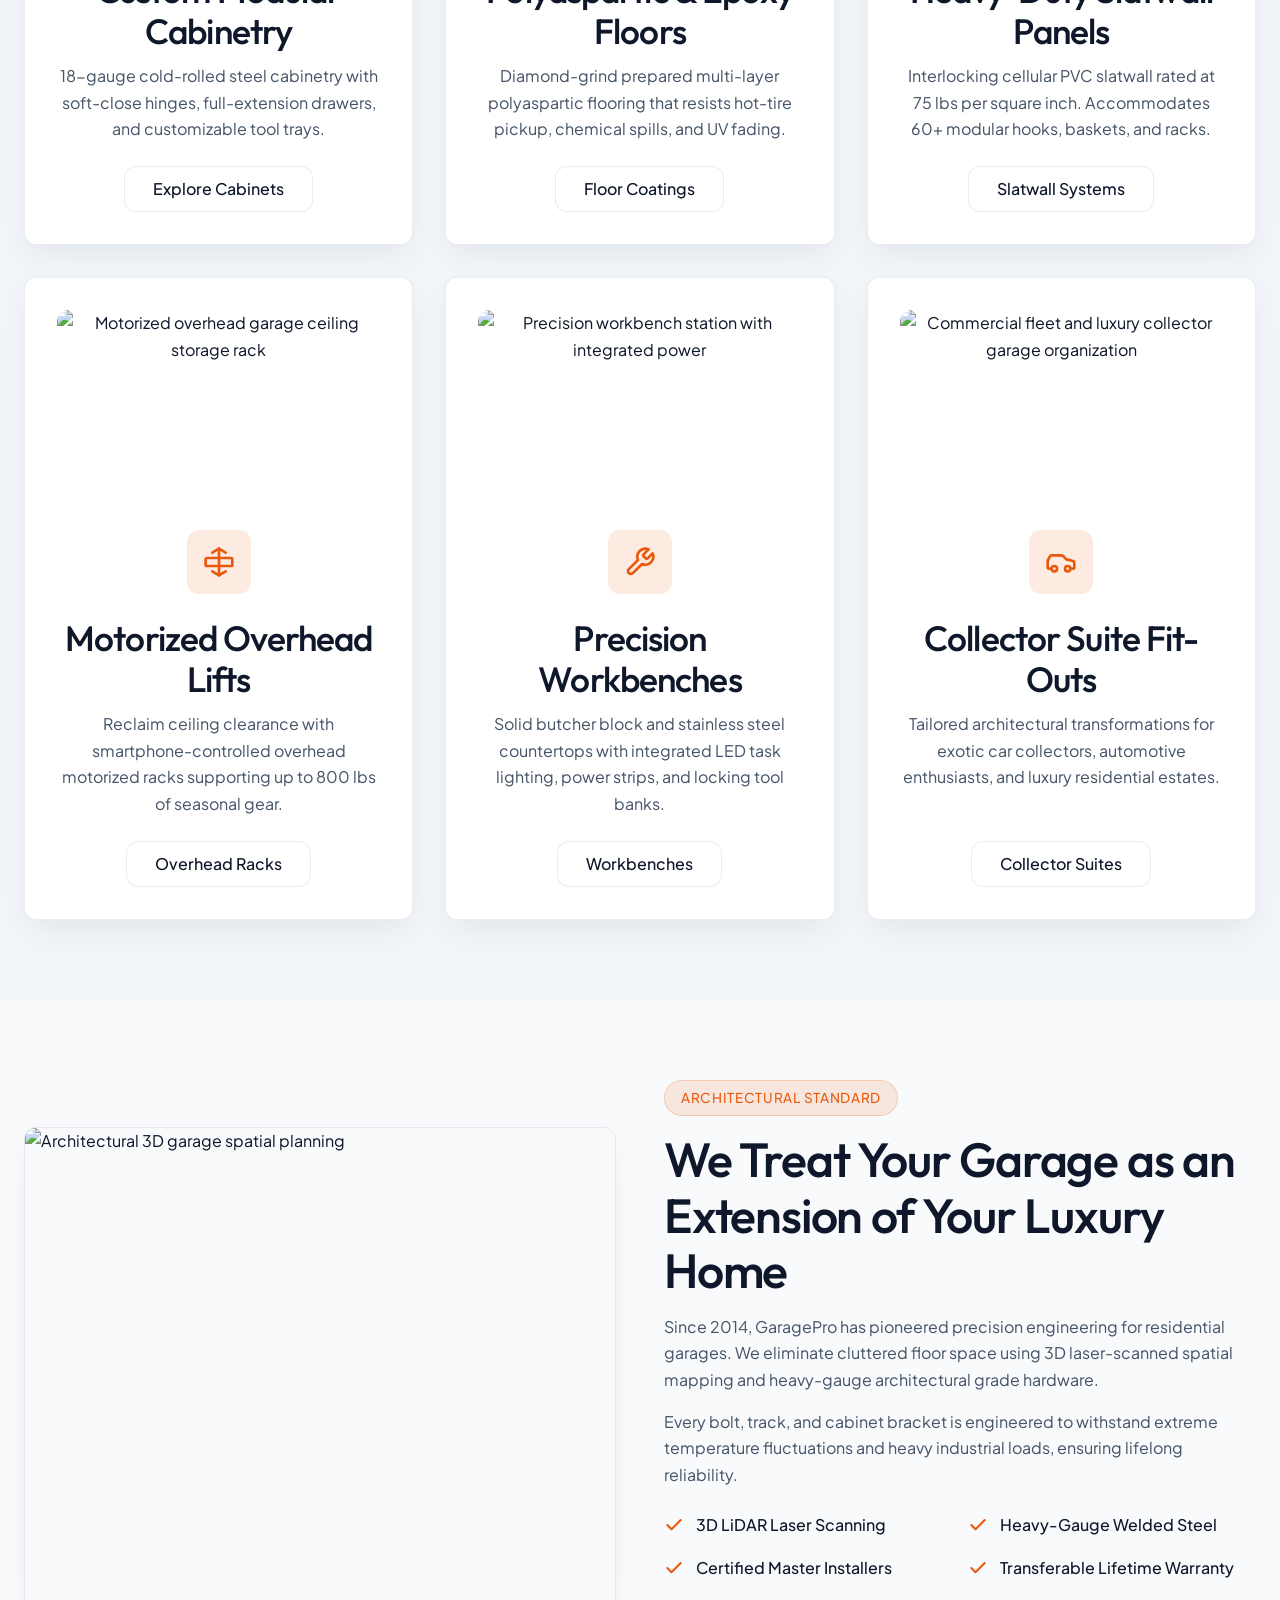
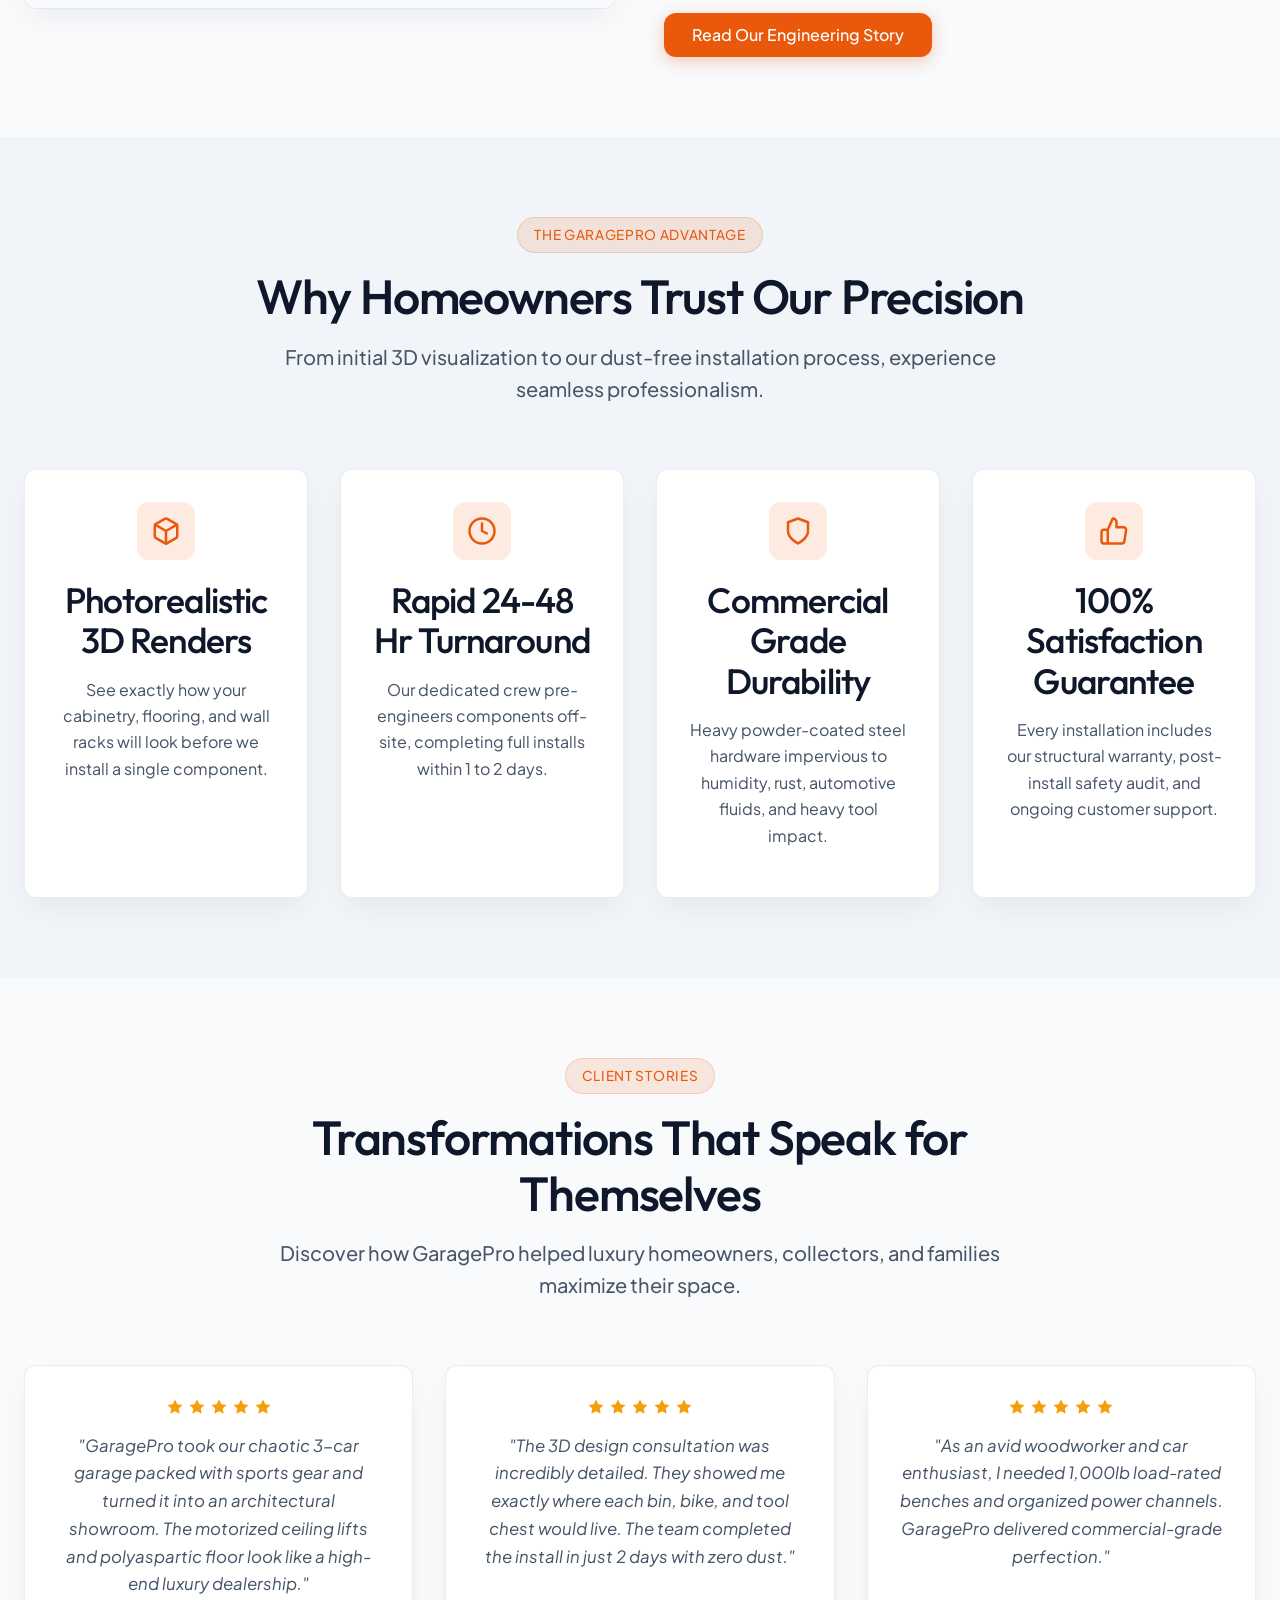
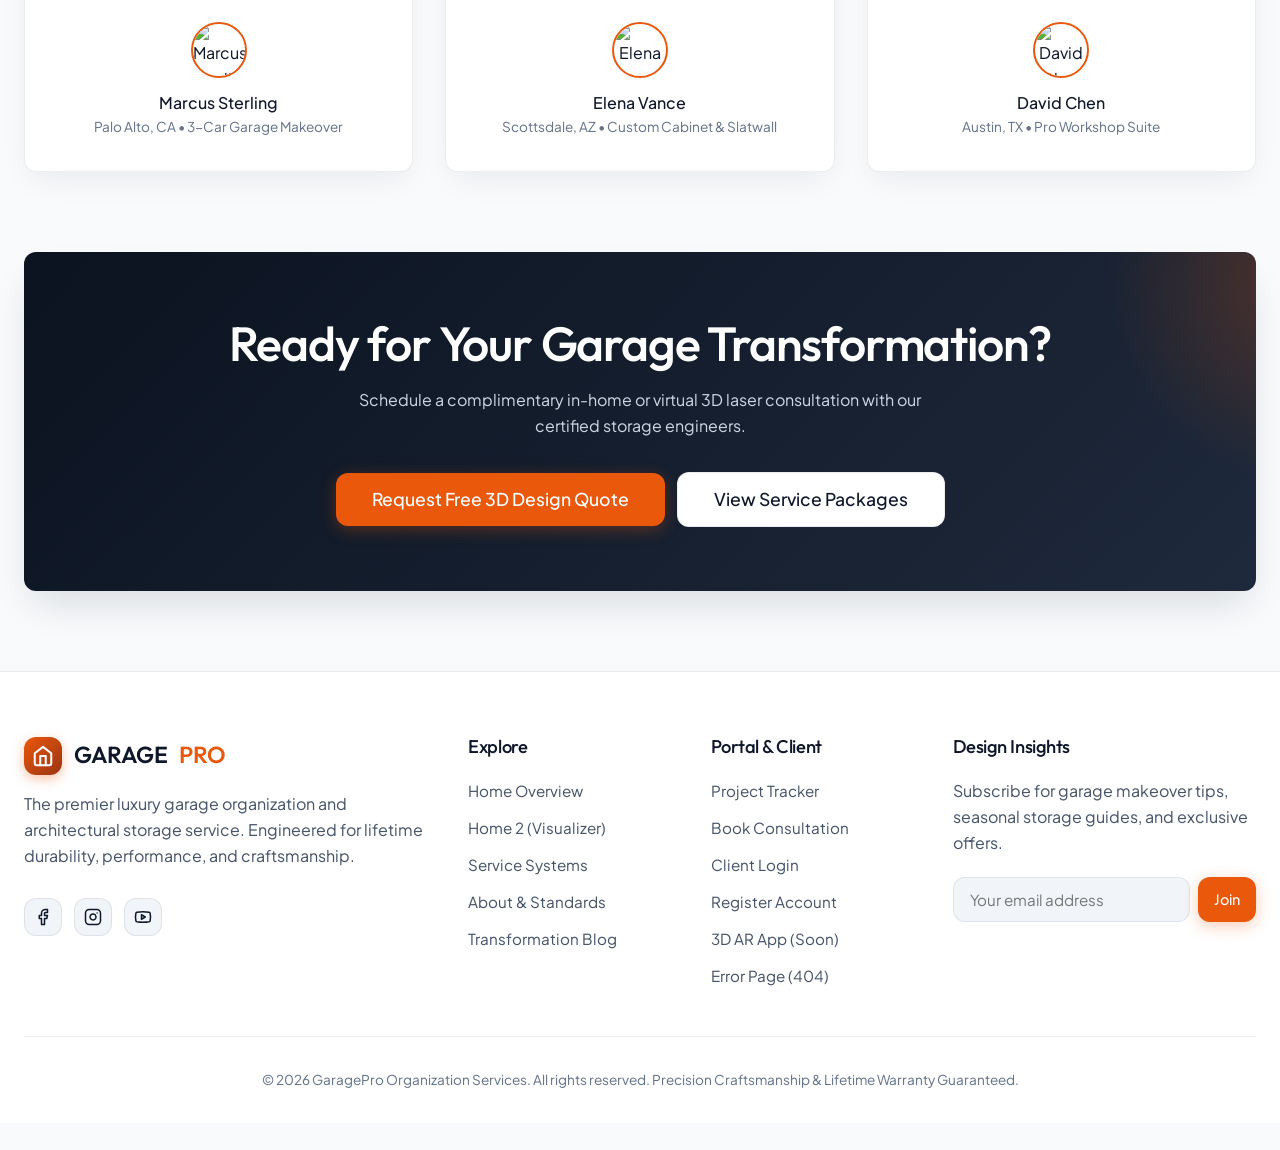
==== commit 6eba6054: "add the css" ====
--- a/index.html
+++ b/index.html
@@ -69,7 +69,7 @@
         </button>
 
         <!-- Login Button -->
-        <a href="login.html" class="btn btn-secondary btn-sm">Login</a>
+        <a href="login.html" class="btn btn-secondary btn-sm login-desktop">Login</a>
 
         <!-- Hamburger Trigger (≤ 1024px) -->
         <button type="button" class="hamburger-btn" aria-label="Open Navigation Menu">
@@ -207,7 +207,7 @@
             </div>
             <h3>Custom Modular Cabinetry</h3>
             <p>18-gauge cold-rolled steel cabinetry with soft-close hinges, full-extension drawers, and customizable tool trays.</p>
-            <a href="services.html" class="btn btn-secondary btn-sm">Explore Cabinets</a>
+            <a href="services.html" class="btn btn-secondary">Explore Cabinets</a>
           </div>
 
           <!-- Card 2 -->
@@ -220,7 +220,7 @@
             </div>
             <h3>Polyaspartic & Epoxy Floors</h3>
             <p>Diamond-grind prepared multi-layer polyaspartic flooring that resists hot-tire pickup, chemical spills, and UV fading.</p>
-            <a href="services.html" class="btn btn-secondary btn-sm">Floor Coatings</a>
+            <a href="services.html" class="btn btn-secondary">Floor Coatings</a>
           </div>
 
           <!-- Card 3 -->
@@ -233,7 +233,7 @@
             </div>
             <h3>Heavy-Duty Slatwall Panels</h3>
             <p>Interlocking cellular PVC slatwall rated at 75 lbs per square inch. Accommodates 60+ modular hooks, baskets, and racks.</p>
-            <a href="services.html" class="btn btn-secondary btn-sm">Slatwall Systems</a>
+            <a href="services.html" class="btn btn-secondary">Slatwall Systems</a>
           </div>
 
           <!-- Card 4 -->
@@ -246,7 +246,7 @@
             </div>
             <h3>Motorized Overhead Lifts</h3>
             <p>Reclaim ceiling clearance with smartphone-controlled overhead motorized racks supporting up to 800 lbs of seasonal gear.</p>
-            <a href="services.html" class="btn btn-secondary btn-sm">Overhead Racks</a>
+            <a href="services.html" class="btn btn-secondary">Overhead Racks</a>
           </div>
 
           <!-- Card 5 -->
@@ -259,7 +259,7 @@
             </div>
             <h3>Precision Workbenches</h3>
             <p>Solid butcher block and stainless steel countertops with integrated LED task lighting, power strips, and locking tool banks.</p>
-            <a href="services.html" class="btn btn-secondary btn-sm">Workbenches</a>
+            <a href="services.html" class="btn btn-secondary">Workbenches</a>
           </div>
 
           <!-- Card 6 -->
@@ -272,7 +272,7 @@
             </div>
             <h3>Collector Suite Fit-Outs</h3>
             <p>Tailored architectural transformations for exotic car collectors, automotive enthusiasts, and luxury residential estates.</p>
-            <a href="services.html" class="btn btn-secondary btn-sm">Collector Suites</a>
+            <a href="services.html" class="btn btn-secondary">Collector Suites</a>
           </div>
         </div>
       </div>
--- a/assets/css/style.css
+++ b/assets/css/style.css
@@ -265,6 +265,18 @@
   grid-template-columns: repeat(auto-fit, minmax(320px, 1fr));
   gap: var(--space-8);
   align-items: stretch;
+}
+
+.workflow-grid {
+  grid-template-columns: repeat(auto-fit, minmax(250px, 1fr));
+}
+
+.timeline-grid {
+  grid-template-columns: repeat(auto-fit, minmax(260px, 1fr));
+}
+
+.team-grid {
+  grid-template-columns: repeat(auto-fit, minmax(280px, 1fr));
 }
 
 .card {
@@ -635,7 +647,7 @@
 .drawer-controls {
   display: flex;
   align-items: center;
-  justify-content: space-between;
+  justify-content: center;
   gap: var(--space-3);
 }
 
@@ -955,6 +967,13 @@
   flex-shrink: 0;
 }
 
+.hero-highlights {
+  display: flex;
+  flex-direction: column;
+  gap: var(--space-3);
+  margin-top: var(--space-6);
+}
+
 /* Testimonials Carousel / Grid */
 .testimonials-grid {
   display: grid;
@@ -1065,8 +1084,15 @@
 .cta-banner .btn-group {
   display: flex;
   justify-content: center;
-  gap: var(--space-4);
-  flex-wrap: wrap;
+  align-items: center;
+  gap: var(--space-3);
+  margin-inline: auto;
+  width: fit-content;
+}
+
+.cta-banner .btn-group .btn {
+  margin-inline: 0 !important;
+  flex: 0 0 auto;
 }
 
 /* --------------------------------------------------------------------------
@@ -1300,11 +1326,19 @@
 .auth-body {
   min-height: 100vh;
   display: flex;
-  align-items: center;
-  justify-content: center;
   background: radial-gradient(circle at 50% 20%, rgba(234, 88, 12, 0.08) 0%, var(--bg-body) 70%);
   padding: var(--space-6);
-  overflow: hidden;
+  overflow-y: auto;
+  overflow-x: hidden;
+  position: relative;
+}
+
+.auth-controls {
+  position: absolute;
+  top: var(--space-4);
+  right: var(--space-4);
+  display: flex;
+  gap: var(--space-2);
 }
 
 .auth-card {
@@ -1318,6 +1352,7 @@
   display: flex;
   flex-direction: column;
   text-align: center;
+  margin: auto;
 }
 
 .auth-header {
@@ -1410,6 +1445,36 @@
   border-radius: var(--radius-global);
   padding: var(--space-8);
   box-shadow: var(--shadow-global);
+  text-align: left;
+}
+
+.calc-price-box {
+  background: var(--bg-subtle);
+  padding: var(--space-5);
+  border-radius: var(--radius-global);
+  display: flex;
+  align-items: center;
+  justify-content: space-between;
+  gap: var(--space-4);
+  margin-bottom: var(--space-6);
+}
+
+.calc-price-info {
+  display: flex;
+  flex-direction: column;
+}
+
+.calc-price-val {
+  font-family: var(--font-heading);
+  font-size: 2.2rem;
+  font-weight: var(--weight-h1);
+  color: var(--color-accent);
+  line-height: 1;
+}
+
+.calc-price-btn {
+  white-space: nowrap;
+  flex-shrink: 0;
 }
 
 .range-slider-wrap {
@@ -1599,6 +1664,10 @@
     display: none !important;
   }
 
+  .login-desktop {
+    display: none !important;
+  }
+
   .hamburger-btn {
     display: flex; /* Show hamburger button */
   }
@@ -1635,12 +1704,61 @@
     gap: var(--space-8);
   }
 
+  /* Features Grid, Workflow Grid, Timeline Grid: 3 columns at 1024px with 4th (last) card centered */
+  .features-grid,
+  .workflow-grid,
+  .timeline-grid {
+    grid-template-columns: repeat(3, 1fr) !important;
+  }
+
+  .features-grid .feature-card:last-child,
+  .workflow-grid .card:last-child,
+  .timeline-grid .card:last-child {
+    grid-column: 2 !important;
+  }
+
+  .feature-card {
+    padding: var(--space-6);
+  }
+
+  /* Testimonials Grid & Team Grid: 2 columns at 1024px & 768px with the 3rd (last) card centered */
+  .testimonials-grid,
+  .team-grid {
+    grid-template-columns: repeat(2, 1fr) !important;
+  }
+
+  .testimonials-grid .testimonial-card:last-child,
+  .team-grid .card:last-child {
+    grid-column: 1 / -1 !important;
+    justify-self: center !important;
+    width: 100% !important;
+    max-width: calc((100% - var(--space-8)) / 2) !important;
+  }
+
   .story-content h2, .story-content p {
     text-align: center;
   }
 
   .story-highlights {
     justify-content: center;
+  }
+
+  /* Center Hero Bullet Points at 1024px, 768px and mobile */
+  .hero-highlights {
+    display: flex !important;
+    flex-direction: column !important;
+    align-items: center !important;
+    justify-content: center !important;
+    margin-inline: auto !important;
+    text-align: center !important;
+    width: 100% !important;
+  }
+
+  .hero-highlights .highlight-item {
+    display: flex !important;
+    align-items: center !important;
+    justify-content: center !important;
+    text-align: center !important;
   }
 
   /* Center Headings and Text Contents in tab and mobile for main content sections */
@@ -1681,11 +1799,31 @@
   }
 
   .story-content .btn,
-  .cta-banner .btn,
   form > .btn,
   form button[type="submit"].btn {
     display: inline-flex;
     margin-inline: auto;
+  }
+
+  /* CTA Banner Button Layout (768px & 1024px): keep buttons closer to each other */
+  .cta-banner .btn-group {
+    display: flex !important;
+    flex-direction: row !important;
+    justify-content: center !important;
+    align-items: center !important;
+    flex-wrap: nowrap !important;
+    gap: var(--space-3) !important;
+    margin-inline: auto !important;
+    width: fit-content !important;
+    max-width: 100% !important;
+  }
+
+  .cta-banner .btn-group .btn {
+    margin-inline: 0 !important;
+    flex: 0 0 auto !important;
+    padding: 14px 24px !important;
+    font-size: 1rem !important;
+    width: auto !important;
   }
 
   /* Tablet Footer Alignment (760px & 1024px) */
@@ -1763,6 +1901,19 @@
     justify-content: center;
   }
 
+  /* Reset Features, Workflow & Timeline Grids for Mobile (≤ 768px) */
+  .features-grid,
+  .workflow-grid,
+  .timeline-grid {
+    grid-template-columns: repeat(auto-fit, minmax(250px, 1fr)) !important;
+  }
+
+  .features-grid .feature-card:last-child,
+  .workflow-grid .card:last-child,
+  .timeline-grid .card:last-child {
+    grid-column: auto !important;
+  }
+
   /* Mobile Footer Alignment (≤ 768px) */
   .footer-grid {
     grid-template-columns: repeat(2, 1fr);
@@ -1819,14 +1970,114 @@
 
   .site-footer .footer-newsletter-form {
     width: 100%;
+    max-width: 400px;
   }
 
   .input-with-btn {
-    flex-direction: column;
+    display: flex;
+    flex-direction: row;
+    align-items: center;
+    gap: var(--space-2);
+    width: 100%;
+  }
+
+  .input-with-btn .footer-input {
+    flex: 1;
+    min-width: 0;
+  }
+
+  .input-with-btn .btn {
+    flex-shrink: 0;
+    white-space: nowrap;
+    width: auto;
+  }
+
+  /* Home 2 Calculator: Place Lock In Price button on the next line in mobile & 768px */
+  .calculator-box {
+    padding: var(--space-6) var(--space-4);
+  }
+
+  .calculator-box .form-control {
+    font-size: 0.92rem;
+    padding: 12px 10px;
+  }
+
+  .calculator-box .form-checkbox-wrap {
+    font-size: 0.86rem;
+    line-height: 1.35;
+  }
+
+  .calc-price-box {
+    display: flex !important;
+    flex-direction: column !important;
+    align-items: stretch !important;
+    text-align: center !important;
+    gap: var(--space-4) !important;
+    padding: var(--space-5) var(--space-4) !important;
+  }
+
+  .calc-price-info {
+    align-items: center !important;
+    text-align: center !important;
+  }
+
+  .calc-price-val {
+    font-size: 2.2rem !important;
+    margin-top: 4px;
+    display: block;
+  }
+
+  .calc-price-btn {
+    display: flex !important;
+    width: 100% !important;
+    max-width: 100% !important;
+    justify-content: center !important;
+    text-align: center !important;
+    padding: 14px 20px !important;
+    box-sizing: border-box !important;
   }
 
   .site-footer .footer-bottom p {
     text-align: center;
+  }
+}
+
+/* Mobile (≤ 640px): Reset Testimonials Grid & Fix CTA Button Text */
+@media (max-width: 640px) {
+  .testimonials-grid,
+  .team-grid {
+    grid-template-columns: 1fr !important;
+  }
+
+  .testimonials-grid .testimonial-card:last-child,
+  .team-grid .card:last-child {
+    grid-column: auto !important;
+    max-width: 100% !important;
+  }
+
+  /* Above Footer Section: CTA Banner on Mobile */
+  .cta-banner {
+    padding: var(--space-10) var(--space-4);
+  }
+
+  .cta-banner .btn-group {
+    flex-direction: column !important;
+    width: 100% !important;
+    max-width: 100% !important;
+    gap: var(--space-3) !important;
+  }
+
+  .cta-banner .btn-group .btn {
+    width: 100% !important;
+    max-width: 100% !important;
+    padding: 14px 18px !important;
+    font-size: 0.88rem !important;
+    letter-spacing: -0.01em;
+    white-space: normal !important;
+    text-align: center !important;
+    line-height: 1.3 !important;
+    box-sizing: border-box !important;
+    word-break: normal;
   }
 }
 
--- a/assets/css/rtl.css
+++ b/assets/css/rtl.css
@@ -180,3 +180,9 @@
 body.rtl .spec-table {
   text-align: right;
 }
+
+[dir="rtl"] .auth-controls,
+body.rtl .auth-controls {
+  right: auto;
+  left: var(--space-4);
+}
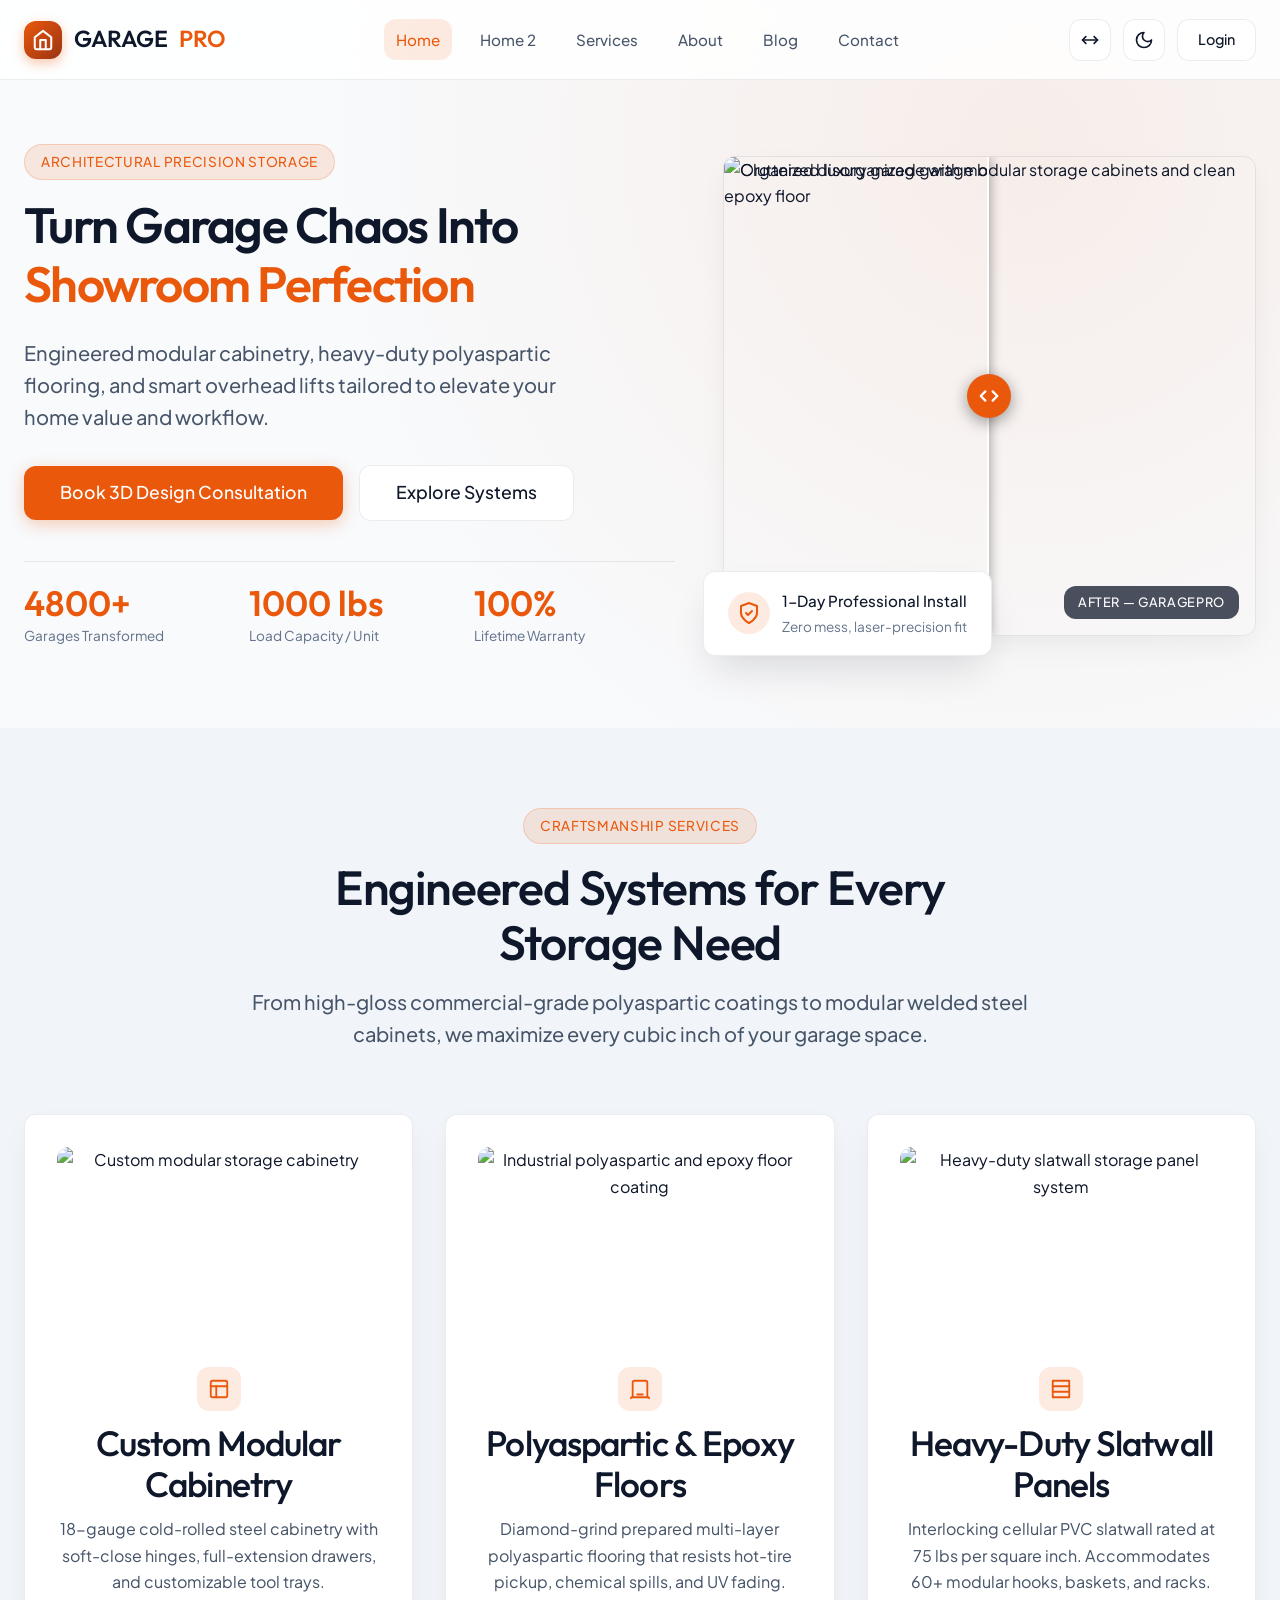
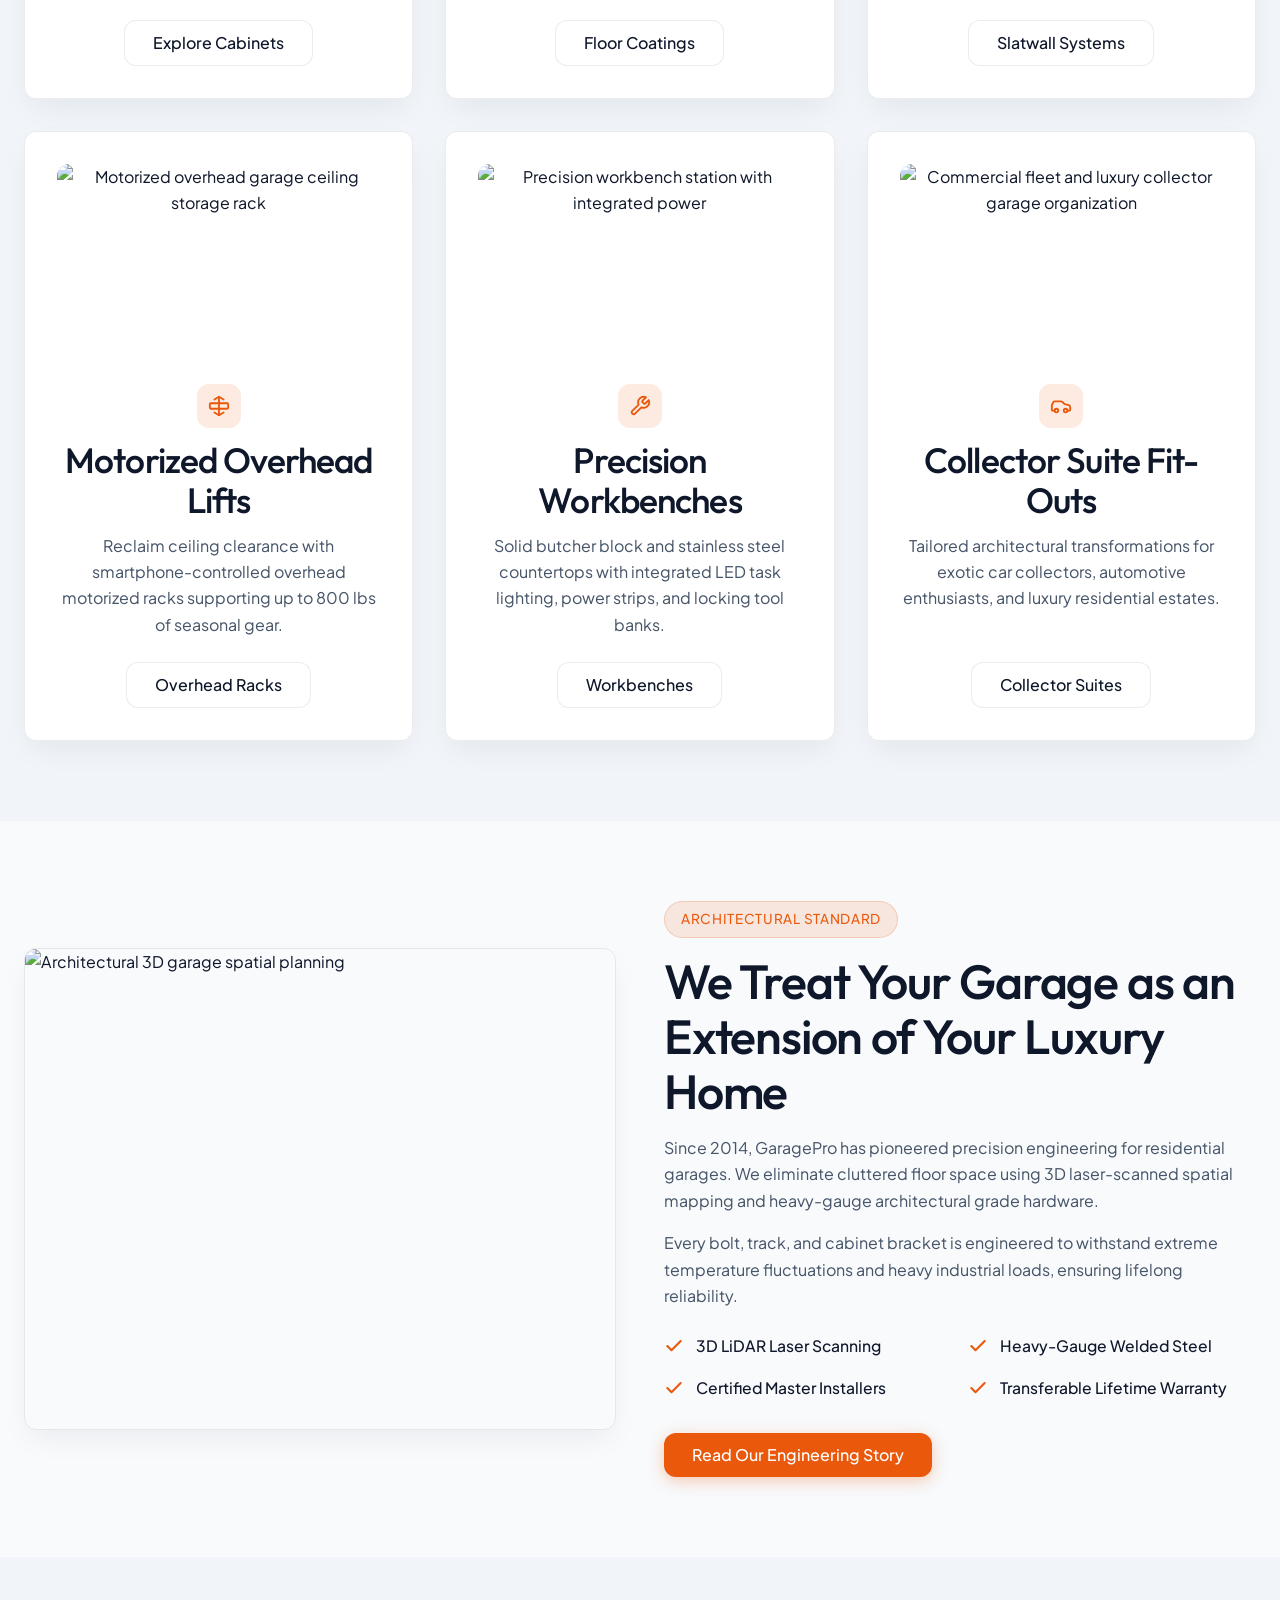
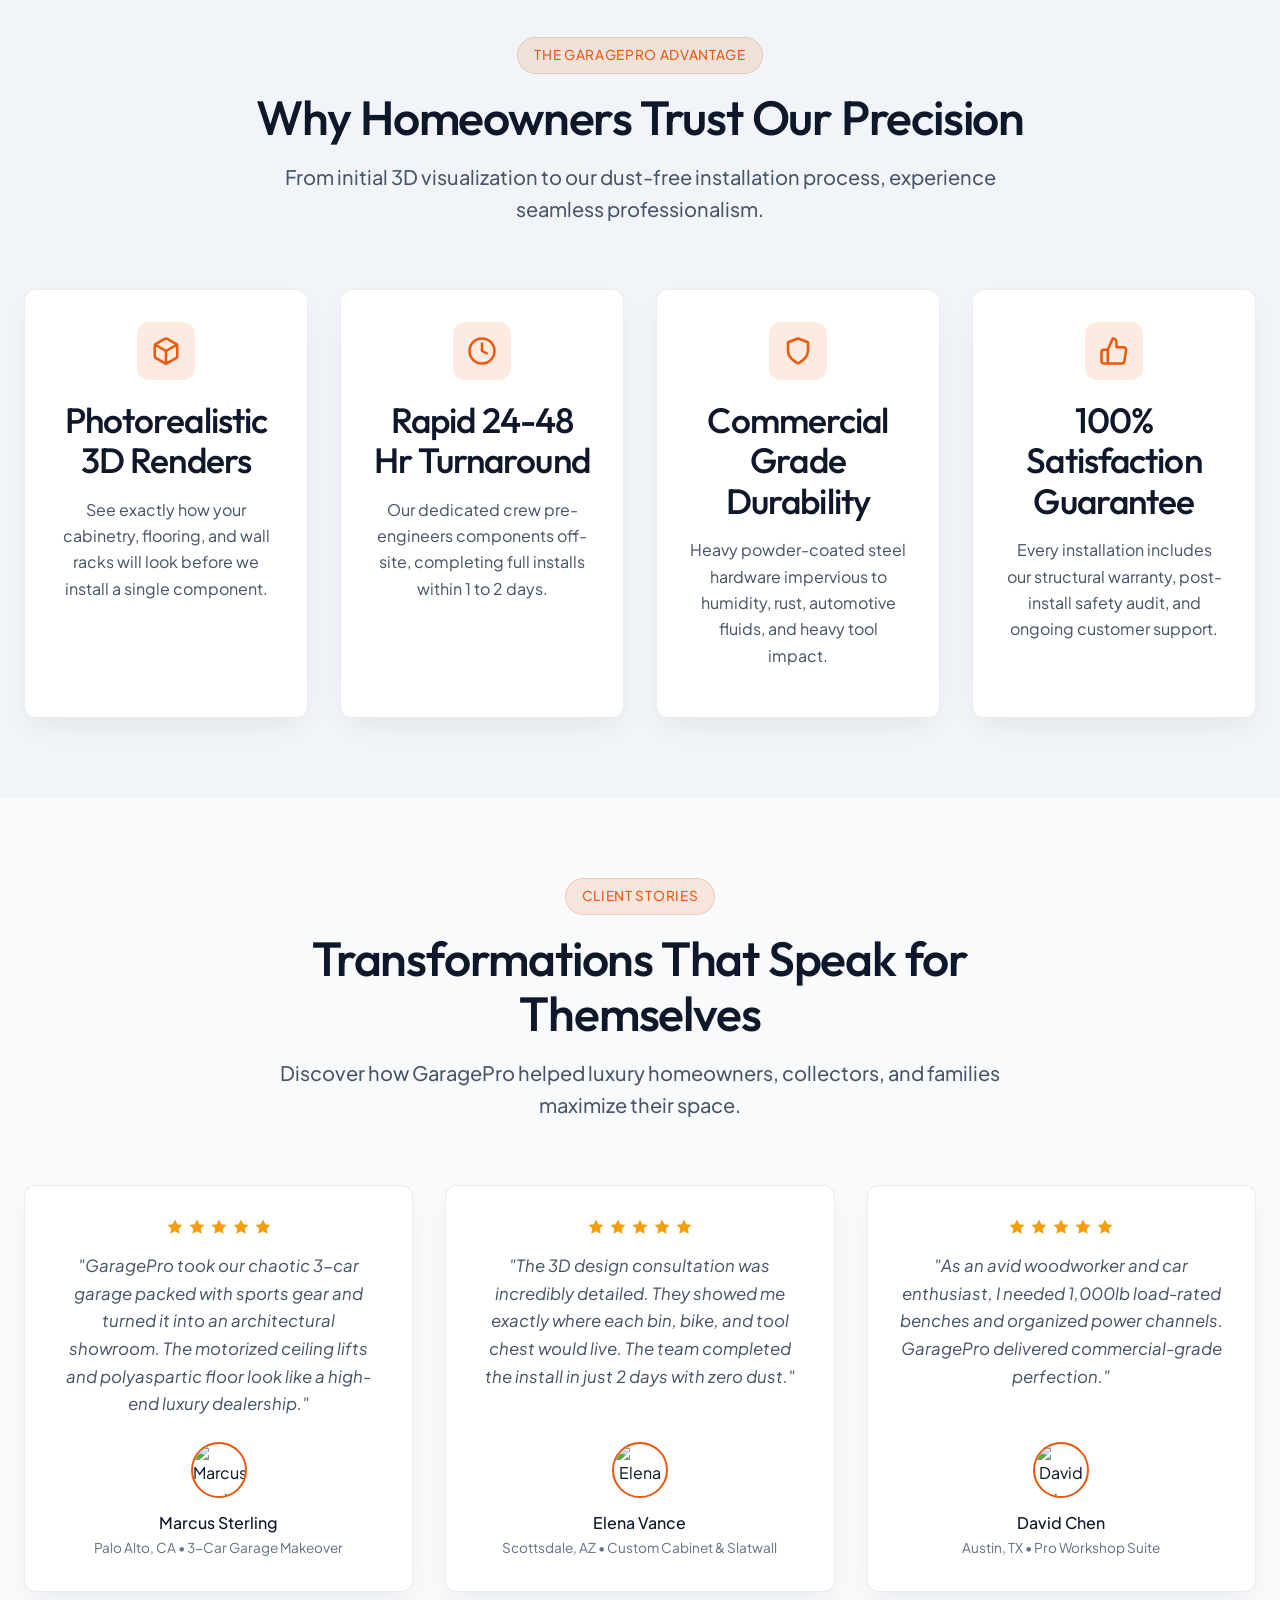
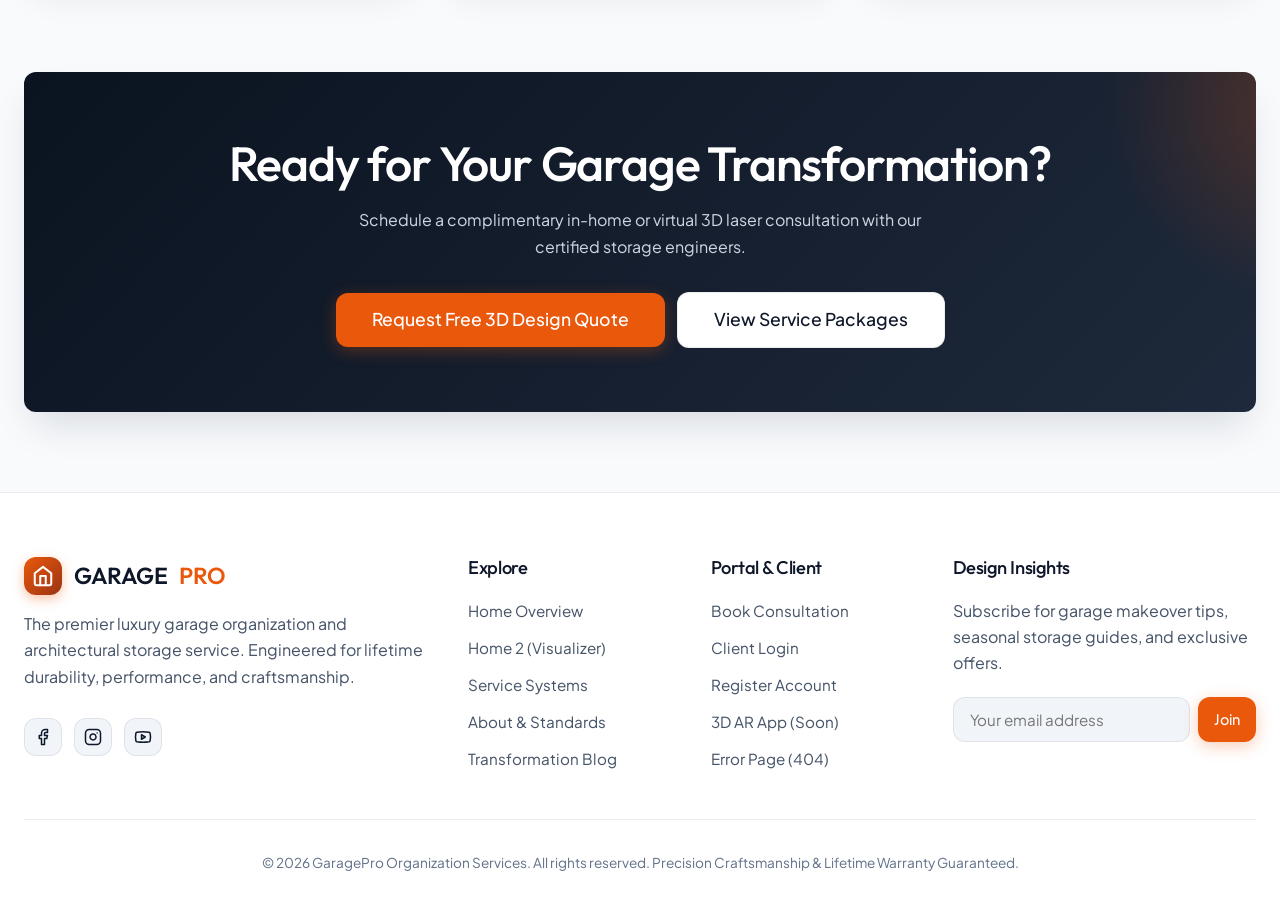
==== commit 33e63961: "add the css" ====
--- a/index.html
+++ b/index.html
@@ -3,6 +3,7 @@
 <head>
   <meta charset="UTF-8">
   <meta name="viewport" content="width=device-width, initial-scale=1.0">
+  <link rel="icon" type="image/png" href="assets/favicon.png">
   <title>GaragePro — Luxury Garage & Storage Organization Service</title>
   <meta name="description" content="Transform your cluttered garage into a pristine, high-performance architectural workspace. Custom cabinetry, epoxy flooring, motorized overhead storage & lifetime guarantee.">
   
@@ -51,7 +52,6 @@
         <a href="about.html" class="nav-link">About</a>
         <a href="blog.html" class="nav-link">Blog</a>
         <a href="contact.html" class="nav-link">Contact</a>
-        <a href="dashboard.html" class="nav-link">Dashboard</a>
       </nav>
 
       <!-- Desktop Action Controls -->
@@ -101,7 +101,6 @@
       <a href="about.html" class="drawer-link">About</a>
       <a href="blog.html" class="drawer-link">Blog</a>
       <a href="contact.html" class="drawer-link">Contact</a>
-      <a href="dashboard.html" class="drawer-link">Dashboard</a>
     </nav>
 
     <div class="drawer-footer">
@@ -500,7 +499,6 @@
         <div class="footer-col">
           <h4>Portal & Client</h4>
           <div class="footer-links">
-            <a href="dashboard.html" class="footer-link">Project Tracker</a>
             <a href="contact.html" class="footer-link">Book Consultation</a>
             <a href="login.html" class="footer-link">Client Login</a>
             <a href="register.html" class="footer-link">Register Account</a>
--- a/assets/css/style.css
+++ b/assets/css/style.css
@@ -59,7 +59,7 @@
   --weight-bold-inline: 500;
 
   /* Sizes */
-  --size-h1: 4.8rem;
+  --size-h1: 3.2rem;
   --size-h2: 3.2rem;
   --size-h3: 2.2rem;
   --size-h4: 1.6rem;
@@ -128,6 +128,14 @@
   font-size: 16px;
   scroll-behavior: smooth;
   -webkit-text-size-adjust: 100%;
+}
+
+/* Suppress transitions temporarily during layout direction switch */
+.no-transition,
+.no-transition *,
+.no-transition *::before,
+.no-transition *::after {
+  transition: none !important;
 }
 
 body {
@@ -530,6 +538,15 @@
   height: 20px;
 }
 
+/* Header Login Button — Exact height match with Theme & RTL buttons (42px) */
+.login-desktop {
+  height: 42px;
+  padding: 0 20px;
+  display: inline-flex;
+  align-items: center;
+  justify-content: center;
+}
+
 /* Hamburger Trigger */
 .hamburger-btn {
   display: none;
@@ -578,7 +595,9 @@
   background: var(--bg-surface);
   z-index: 1200;
   transform: translateX(100%);
-  transition: transform 0.35s cubic-bezier(0.16, 1, 0.3, 1);
+  visibility: hidden;
+  opacity: 0;
+  transition: transform 0.35s cubic-bezier(0.16, 1, 0.3, 1), opacity 0.35s ease, visibility 0.35s ease;
   display: flex;
   flex-direction: column;
   box-shadow: -10px 0 30px rgba(0, 0, 0, 0.25);
@@ -588,6 +607,8 @@
 
 .mobile-drawer.active {
   transform: translateX(0);
+  visibility: visible;
+  opacity: 1;
 }
 
 .drawer-header {
@@ -727,6 +748,73 @@
   font-size: var(--size-caption);
   color: var(--text-muted);
   margin-top: 4px;
+}
+
+/* Calculator Box & Hero Highlights (Home 2) */
+.calculator-box {
+  background: var(--bg-surface);
+  border: 1px solid var(--border-color);
+  border-radius: var(--radius-global);
+  padding: var(--space-8);
+  box-shadow: var(--shadow-hover);
+  color: var(--text-primary);
+  animation: heroSlideUp 0.8s cubic-bezier(0.16, 1, 0.3, 1) both;
+}
+
+.calc-price-box {
+  display: flex;
+  align-items: center;
+  justify-content: space-between;
+  background: var(--bg-subtle);
+  border: 1px solid var(--border-color);
+  border-radius: var(--radius-global);
+  padding: var(--space-4) var(--space-6);
+  margin-block: var(--space-6) var(--space-4);
+}
+
+.calc-price-val {
+  font-family: var(--font-heading);
+  font-size: 1.8rem;
+  font-weight: var(--weight-h1);
+  color: var(--color-accent);
+}
+
+.hero-highlights {
+  display: flex;
+  flex-direction: column;
+  gap: var(--space-3);
+  margin-top: var(--space-6);
+  animation: heroSlideUp 0.8s 0.45s cubic-bezier(0.16, 1, 0.3, 1) both;
+}
+
+.highlight-item {
+  display: flex;
+  align-items: center;
+  gap: var(--space-3);
+  color: var(--text-primary);
+  font-weight: 500;
+  font-size: 0.98rem;
+}
+
+.highlight-item svg {
+  color: var(--color-accent);
+  flex-shrink: 0;
+}
+
+/* Dark Hero Section Variant (e.g. Home 2 with dark overlay background) */
+.hero-dark .hero-content h1,
+.hero-section[style*="background"] .hero-content h1 {
+  color: #FFFFFF;
+}
+
+.hero-dark .hero-content p.lead,
+.hero-section[style*="background"] .hero-content p.lead {
+  color: rgba(255, 255, 255, 0.88);
+}
+
+.hero-dark .highlight-item,
+.hero-section[style*="background"] .highlight-item {
+  color: rgba(255, 255, 255, 0.92);
 }
 
 /* Interactive Before/After Visual Container */
@@ -1236,18 +1324,21 @@
   font-weight: var(--weight-label);
   color: var(--text-primary);
   margin-bottom: var(--space-2);
-  display: flex;
-  align-items: center;
-  justify-content: space-between;
+  display: inline-flex;
+  align-items: center;
+  gap: 4px;
 }
 
 .form-label .required-star {
   color: #EF4444;
-  margin-left: 2px;
+  font-weight: var(--weight-bold-inline);
 }
 
 .form-control {
   width: 100%;
+  max-width: 100%;
+  min-width: 0;
+  box-sizing: border-box;
   padding: 14px 16px;
   border-radius: var(--radius-global);
   border: 1px solid var(--border-color);
@@ -1255,6 +1346,14 @@
   color: var(--text-primary);
   font-size: 1rem;
   transition: var(--transition-smooth);
+}
+
+select.form-control {
+  max-width: 100%;
+  min-width: 0;
+  box-sizing: border-box;
+  text-overflow: ellipsis;
+  overflow: hidden;
 }
 
 .form-control:focus {
@@ -1432,6 +1531,94 @@
   font-weight: var(--weight-bold-inline);
 }
 
+/* Password Input Wrapper & Eye Toggle Button */
+.password-input-wrap {
+  position: relative;
+  width: 100%;
+}
+
+.password-input-wrap .form-control {
+  padding-right: 44px;
+}
+
+[dir="rtl"] .password-input-wrap .form-control {
+  padding-right: var(--space-4);
+  padding-left: 44px;
+}
+
+.password-toggle-btn {
+  position: absolute;
+  top: 50%;
+  right: 8px;
+  transform: translateY(-50%);
+  background: transparent;
+  border: none;
+  color: var(--text-muted);
+  cursor: pointer;
+  padding: 8px;
+  display: flex;
+  align-items: center;
+  justify-content: center;
+  border-radius: var(--radius-global);
+  transition: color 0.2s ease, background 0.2s ease;
+  z-index: 5;
+}
+
+[dir="rtl"] .password-toggle-btn {
+  right: auto;
+  left: 8px;
+}
+
+.password-toggle-btn:hover {
+  color: var(--color-accent);
+  background: var(--bg-subtle);
+}
+
+/* Login Form Options (Remember Me & Forgot Password) */
+.auth-row-options {
+  display: flex;
+  align-items: center;
+  justify-content: space-between;
+  gap: var(--space-2);
+  margin-block: var(--space-3) var(--space-4);
+  font-size: 0.9rem;
+  width: 100%;
+  flex-wrap: nowrap;
+}
+
+.auth-row-options .form-checkbox-wrap,
+.auth-row-options .form-checkbox-wrap span,
+.auth-row-options .forgot-password-link {
+  white-space: nowrap !important;
+}
+
+.forgot-password-link {
+  color: var(--color-accent);
+  font-weight: var(--weight-bold-inline);
+  text-decoration: none;
+  font-size: 0.88rem;
+  transition: color 0.2s ease;
+  white-space: nowrap !important;
+}
+
+@media (max-width: 480px) {
+  .auth-row-options {
+    font-size: 0.82rem;
+    gap: 4px;
+  }
+  .auth-row-options .form-checkbox-wrap,
+  .auth-row-options .form-checkbox-wrap span,
+  .auth-row-options .forgot-password-link {
+    font-size: 0.82rem;
+    white-space: nowrap !important;
+  }
+}
+
+.forgot-password-link:hover {
+  color: var(--color-accent-hover);
+  text-decoration: underline;
+}
+
 .auth-footer-link a:hover {
   text-decoration: underline;
 }
@@ -1627,19 +1814,140 @@
 /* Large Desktop */
 @media (min-width: 1440px) {
   :root {
-    --size-h1: 5.2rem;
+    --size-h1: 3.5rem;
     --size-h2: 3.5rem;
   }
   .container {
     max-width: 1360px;
+  }
+
+  .hero-content h1,
+  .hero-section h1,
+  .page-header h1 {
+    font-size: 3.4rem;
+    line-height: 1.18;
   }
 }
 
 /* Desktop — Full Horizontal Navbar */
 @media (min-width: 1025px) and (max-width: 1439px) {
   :root {
-    --size-h1: 4.2rem;
+    --size-h1: 3.1rem;
     --size-h2: 3rem;
+  }
+
+  .hero-content h1,
+  .hero-section h1,
+  .page-header h1 {
+    font-size: 3.1rem;
+    line-height: 1.18;
+  }
+}
+
+/* Desktop — Reduced Card / Contact Icon Size */
+@media (min-width: 1025px) {
+  .card .card-icon {
+    width: 44px;
+    height: 44px;
+    margin-bottom: var(--space-3);
+  }
+
+  .card .card-icon svg {
+    width: 22px;
+    height: 22px;
+  }
+}
+
+/* Contact Page Specific Mobile Layout & Card Alignment Rules */
+.contact-form-card {
+  background: var(--bg-surface);
+  padding: var(--space-8);
+  border-radius: var(--radius-global);
+  border: 1px solid var(--border-color);
+  box-shadow: var(--shadow-global);
+  width: 100%;
+  max-width: 100%;
+  min-width: 0;
+  box-sizing: border-box;
+  overflow: hidden;
+}
+
+.form-row-2col {
+  display: grid;
+  grid-template-columns: 1fr 1fr;
+  gap: var(--space-4);
+  width: 100%;
+  max-width: 100%;
+  min-width: 0;
+  box-sizing: border-box;
+}
+
+.contact-info-col {
+  display: flex;
+  flex-direction: column;
+  gap: var(--space-6);
+  width: 100%;
+  max-width: 100%;
+  min-width: 0;
+  box-sizing: border-box;
+}
+
+.contact-info-card {
+  align-items: flex-start !important;
+  text-align: left !important;
+  padding: var(--space-6);
+  width: 100% !important;
+  max-width: 100% !important;
+  min-width: 0;
+  box-sizing: border-box !important;
+}
+
+@media (max-width: 1024px) {
+  .contact-form-card {
+    padding: var(--space-6) var(--space-5);
+    width: 100% !important;
+    max-width: 100% !important;
+    box-sizing: border-box !important;
+  }
+
+  .form-row-2col {
+    grid-template-columns: 1fr !important;
+    gap: var(--space-3);
+  }
+
+  .contact-info-col {
+    width: 100% !important;
+    max-width: 100% !important;
+  }
+
+  .contact-info-card {
+    padding: var(--space-5);
+    width: 100% !important;
+    max-width: 100% !important;
+    text-align: left !important;
+    align-items: flex-start !important;
+  }
+
+  .contact-info-card h4,
+  .contact-info-card p,
+  .contact-info-card span,
+  .contact-form-card h3,
+  .contact-form-card label,
+  .contact-form-card p,
+  .contact-form-card span {
+    text-align: left !important;
+  }
+
+  .contact-form-card button[type="submit"] {
+    width: 100% !important;
+    display: block !important;
+    margin-inline: 0 !important;
+  }
+}
+
+@media (max-width: 480px) {
+  .contact-form-card {
+    padding: 20px 14px !important;
   }
 }
 
@@ -2126,3 +2434,65 @@
     font-size: 0.88rem;
   }
 }
+
+/* --------------------------------------------------------------------------
+   BACK TO TOP FLOATING BUTTON (All Devices)
+   -------------------------------------------------------------------------- */
+.back-to-top {
+  position: fixed;
+  bottom: 28px;
+  right: 28px;
+  width: 48px;
+  height: 48px;
+  border-radius: 50%;
+  background: var(--color-accent);
+  color: #FFFFFF;
+  border: none;
+  outline: none;
+  cursor: pointer;
+  z-index: 990;
+  display: flex;
+  align-items: center;
+  justify-content: center;
+  box-shadow: 0 8px 24px rgba(234, 88, 12, 0.4);
+  opacity: 0;
+  visibility: hidden;
+  transform: translateY(16px) scale(0.85);
+  transition: all 0.3s cubic-bezier(0.16, 1, 0.3, 1);
+}
+
+.back-to-top.show {
+  opacity: 1;
+  visibility: visible;
+  transform: translateY(0) scale(1);
+}
+
+.back-to-top:hover {
+  background: var(--color-accent-hover);
+  transform: translateY(-4px) scale(1.06);
+  box-shadow: 0 12px 28px rgba(234, 88, 12, 0.5);
+}
+
+.back-to-top:active {
+  transform: translateY(0) scale(0.95);
+}
+
+.back-to-top svg {
+  width: 24px;
+  height: 24px;
+  fill: currentColor;
+}
+
+@media (max-width: 768px) {
+  .back-to-top {
+    bottom: 20px;
+    right: 20px;
+    width: 44px;
+    height: 44px;
+  }
+
+  .back-to-top svg {
+    width: 20px;
+    height: 20px;
+  }
+}
--- a/assets/css/rtl.css
+++ b/assets/css/rtl.css
@@ -17,12 +17,16 @@
   right: auto;
   left: 0;
   transform: translateX(-100%);
+  visibility: hidden;
+  opacity: 0;
   box-shadow: 10px 0 30px rgba(0, 0, 0, 0.25);
 }
 
 [dir="rtl"] .mobile-drawer.active,
 body.rtl .mobile-drawer.active {
   transform: translateX(0);
+  visibility: visible;
+  opacity: 1;
 }
 
 /* --------------------------------------------------------------------------
@@ -186,3 +190,18 @@
   right: auto;
   left: var(--space-4);
 }
+
+/* Back to top button position in RTL */
+[dir="rtl"] .back-to-top,
+body.rtl .back-to-top {
+  right: auto;
+  left: 28px;
+}
+
+@media (max-width: 768px) {
+  [dir="rtl"] .back-to-top,
+  body.rtl .back-to-top {
+    right: auto;
+    left: 20px;
+  }
+}
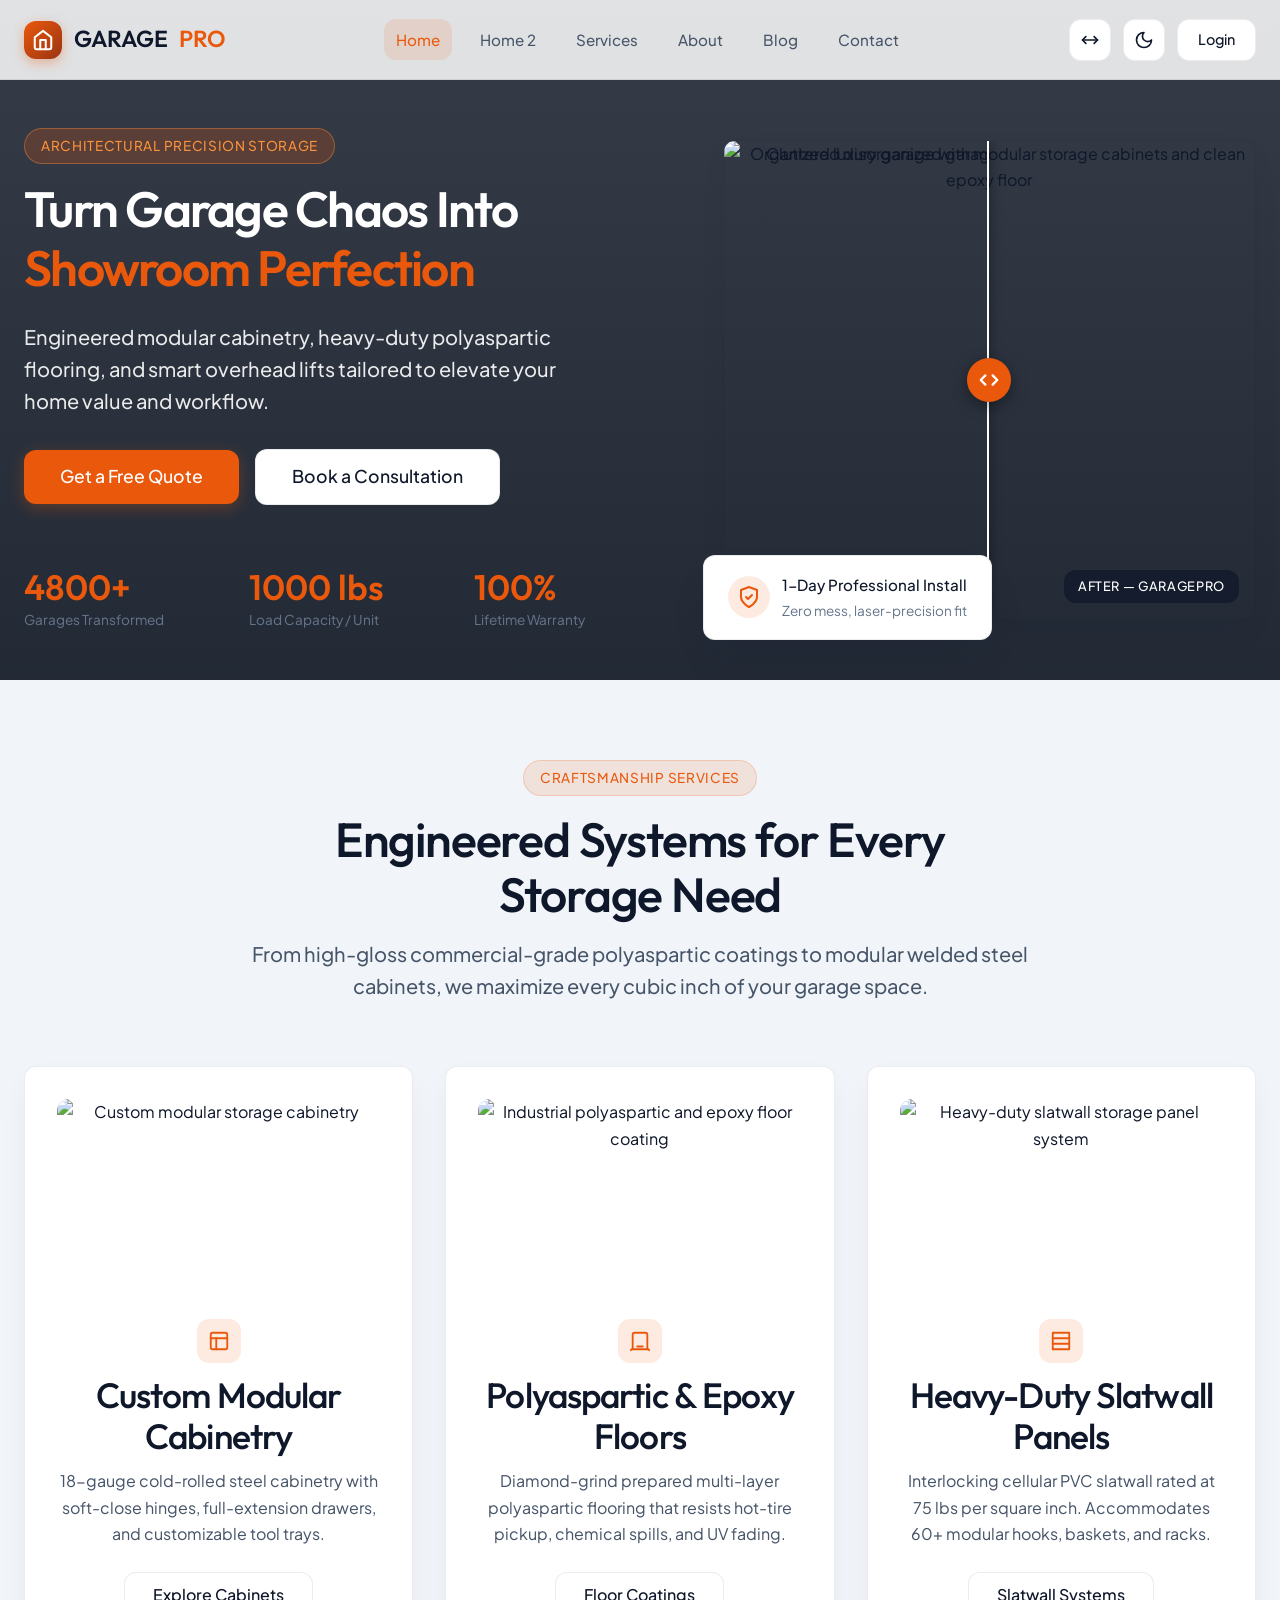
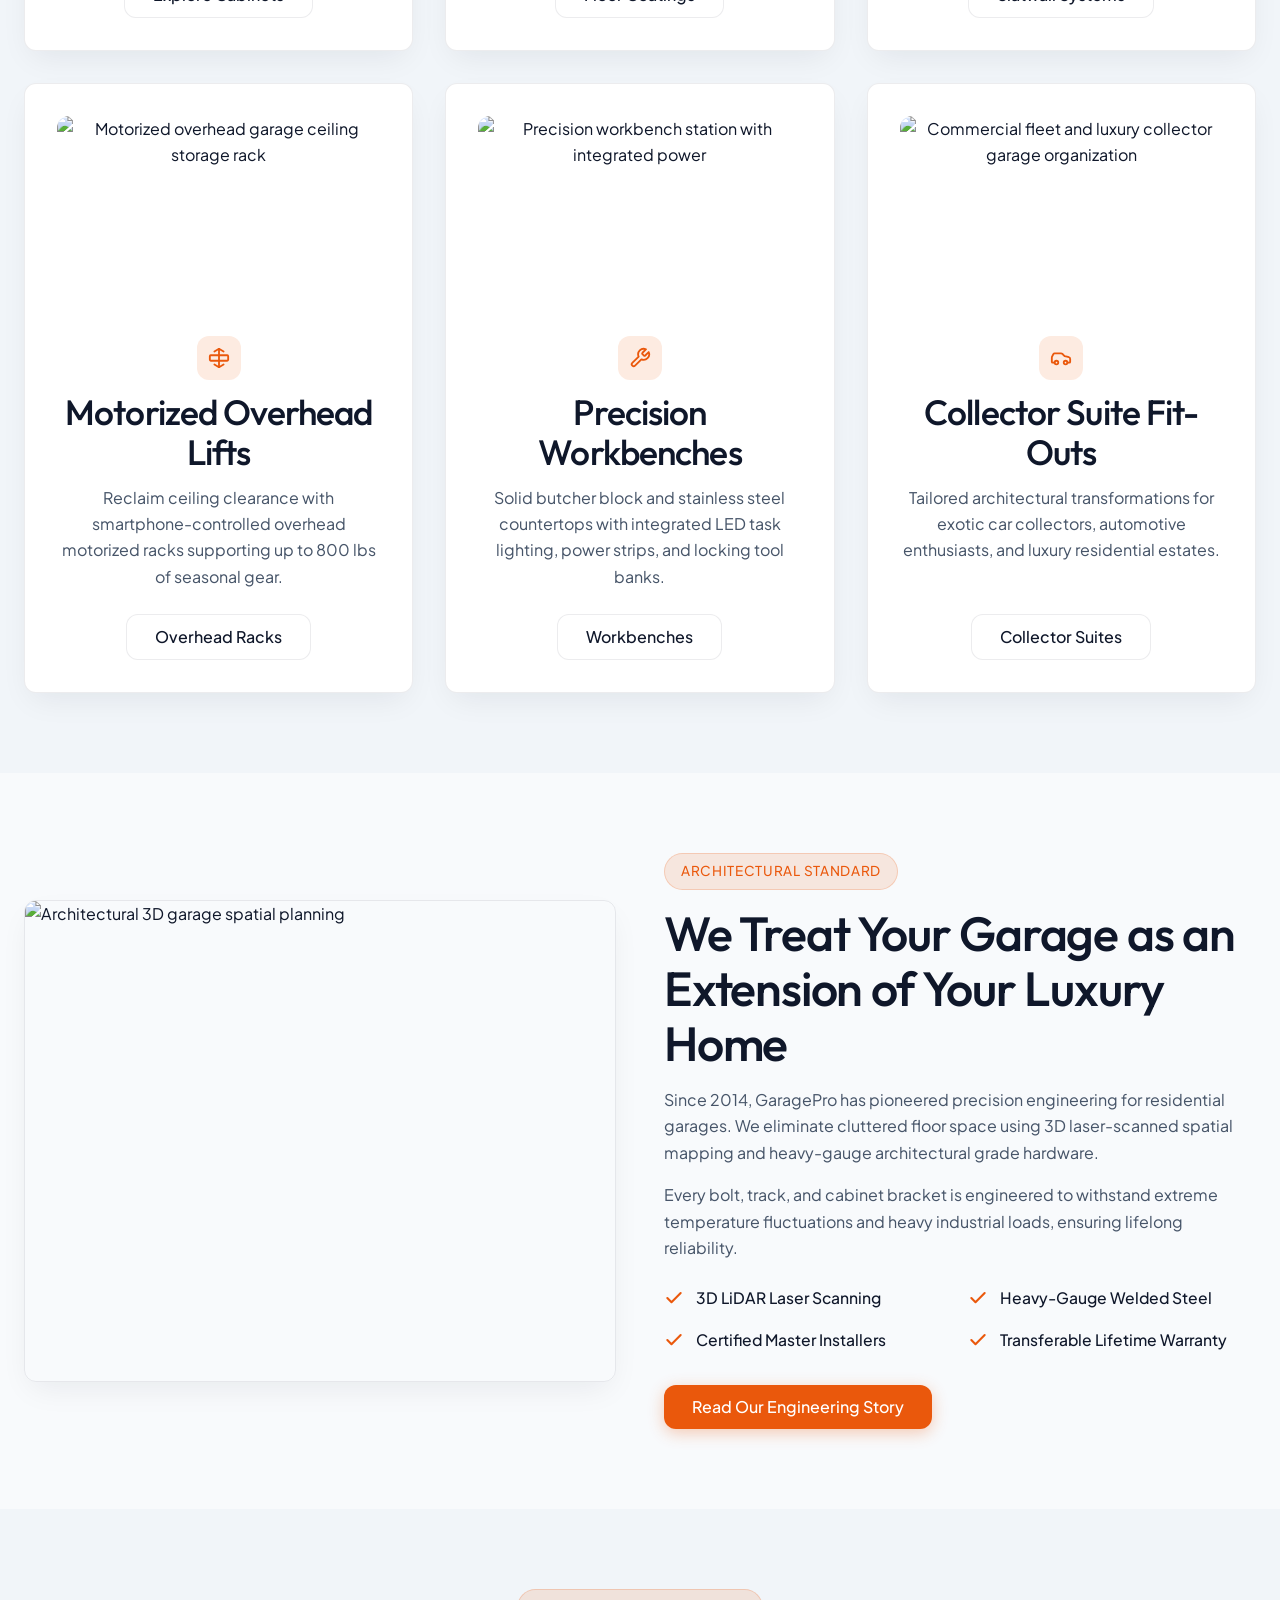
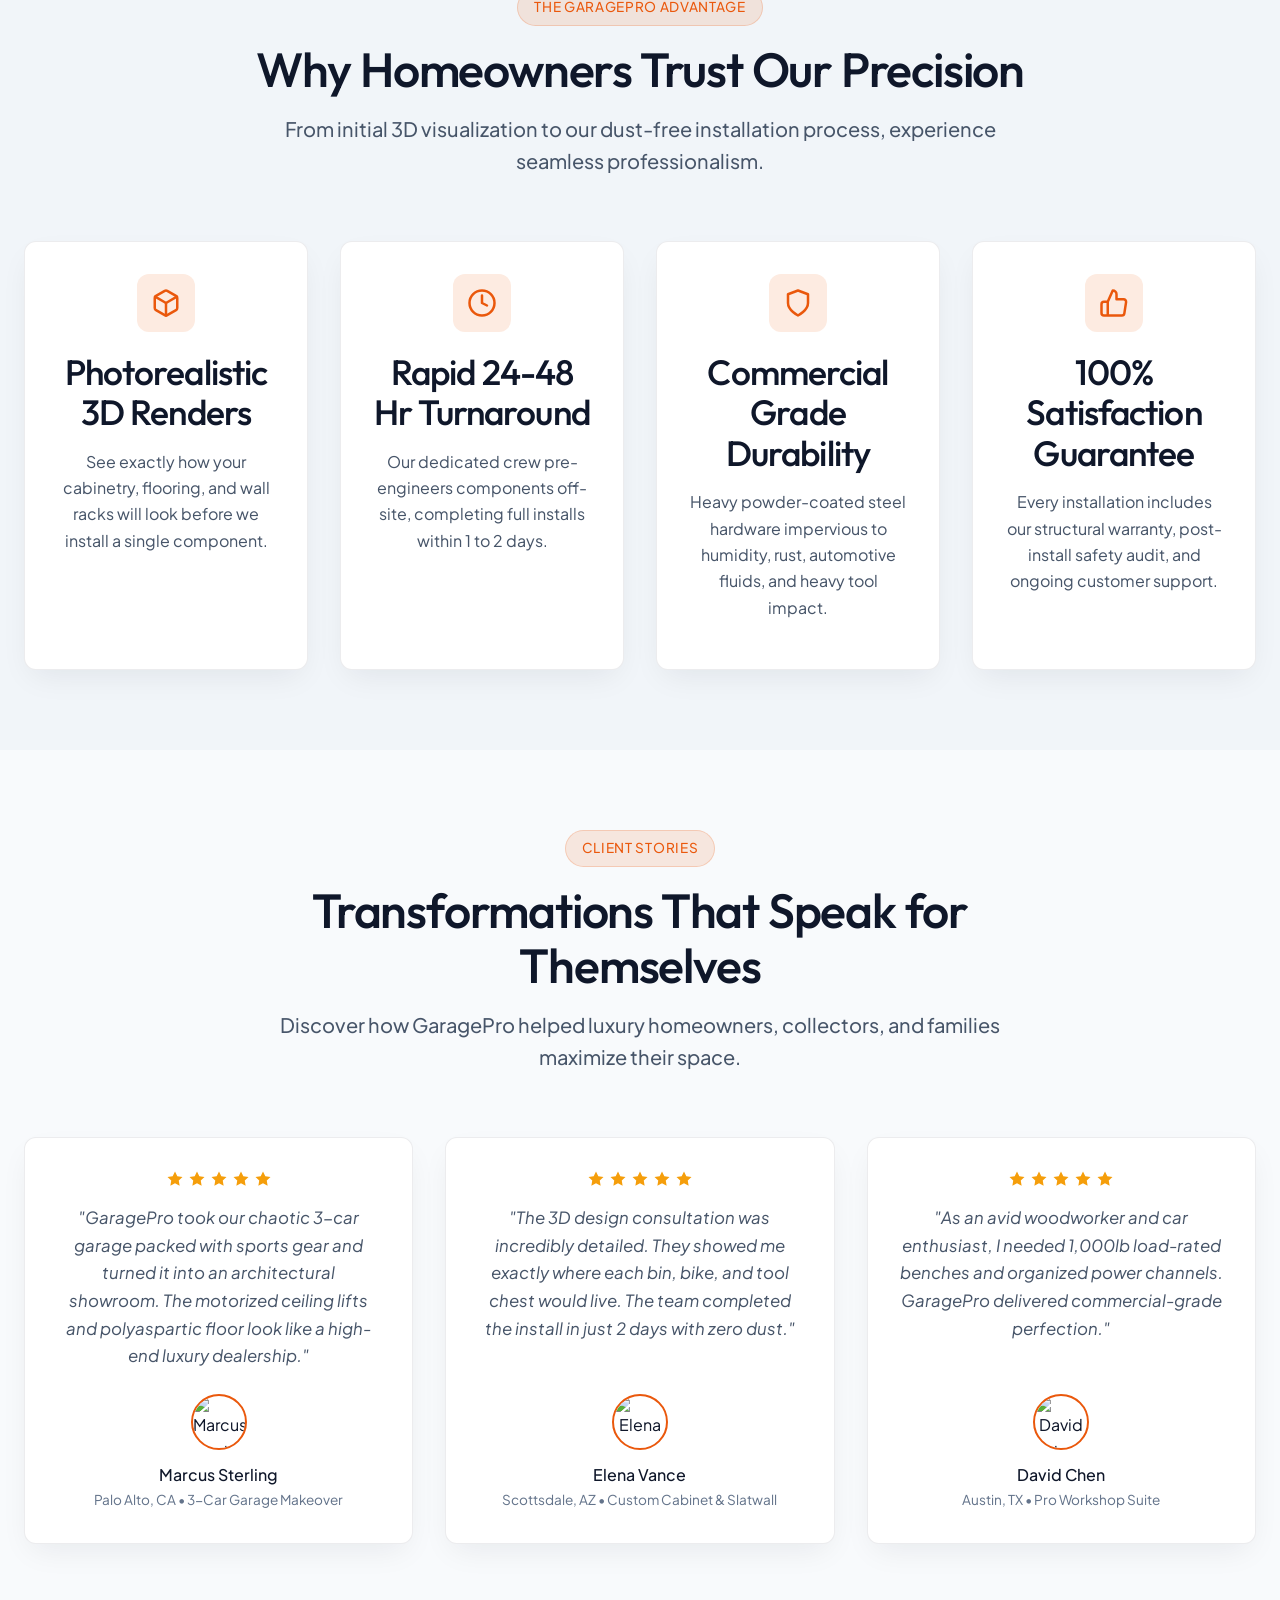
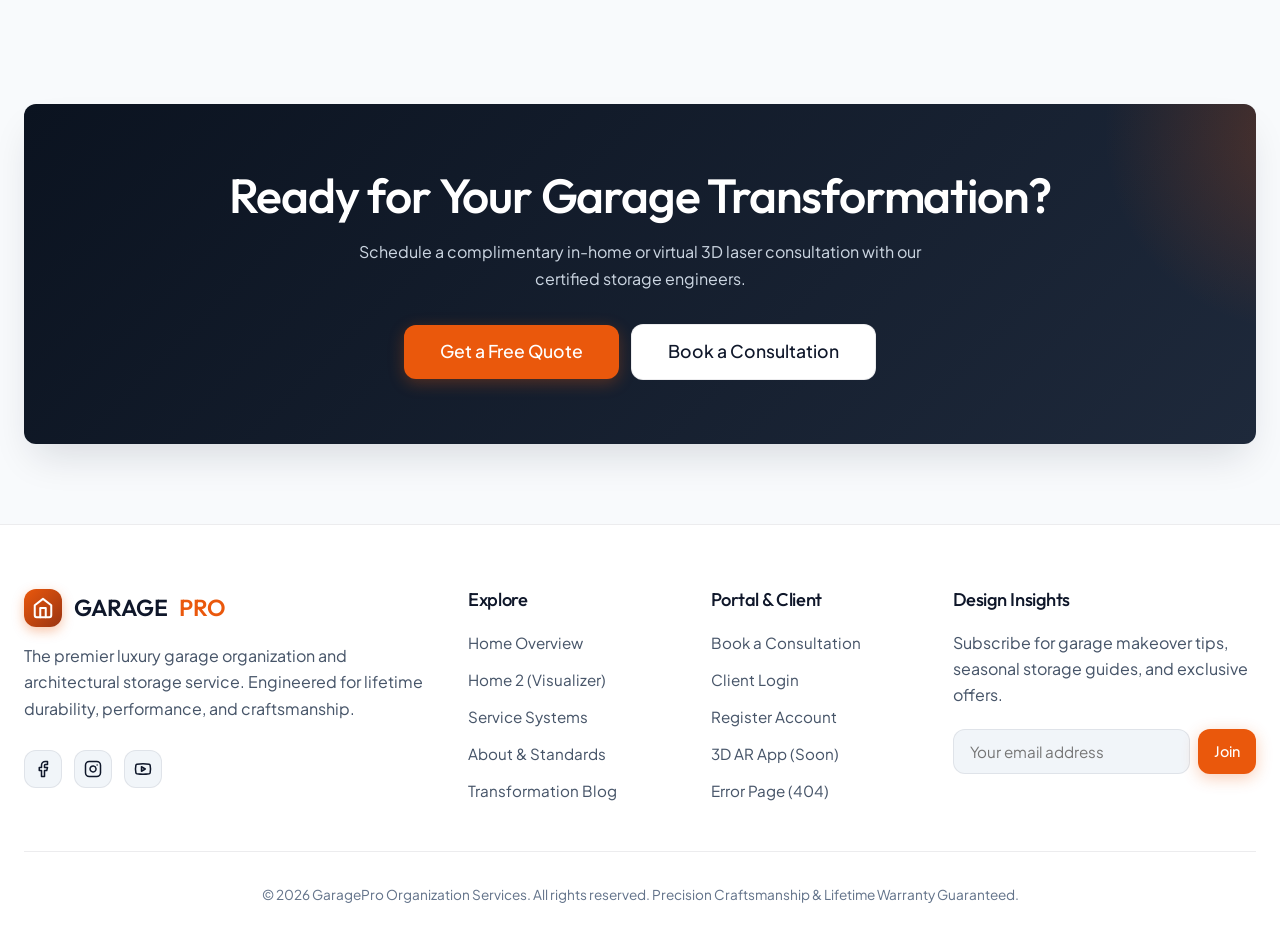
==== commit 24f7d236: "Enhance hero sections with consistent 560px height and garage imagery, expand services page with 8 c" ====
--- a/index.html
+++ b/index.html
@@ -122,7 +122,7 @@
        HERO SECTION (Step 9.1 & 11: Interactive Before/After Transformation)
        ======================================================================== -->
   <main>
-    <section class="hero-section">
+    <section class="hero-section hero-dark page-hero" style="background: linear-gradient(rgba(11, 19, 32, 0.82), rgba(11, 19, 32, 0.90)), url('https://images.unsplash.com/photo-1590674899484-d5640e854abe?auto=format&fit=crop&w=1920&q=80') center/cover no-repeat; min-height: 560px;">
       <div class="hero-container">
         <!-- Hero Text & CTA -->
         <div class="hero-content">
@@ -131,8 +131,8 @@
           <p class="lead">Engineered modular cabinetry, heavy-duty polyaspartic flooring, and smart overhead lifts tailored to elevate your home value and workflow.</p>
           
           <div class="hero-actions">
-            <a href="contact.html" class="btn btn-primary btn-lg">Book 3D Design Consultation</a>
-            <a href="services.html" class="btn btn-secondary btn-lg">Explore Systems</a>
+            <a href="contact.html" class="btn btn-primary btn-lg">Get a Free Quote</a>
+            <a href="contact.html" class="btn btn-secondary btn-lg">Book a Consultation</a>
           </div>
 
           <div class="hero-stats">
@@ -441,14 +441,14 @@
     <!-- ========================================================================
          CTA BANNER (Step 9.1 Full-Width CTA)
          ======================================================================== -->
-    <section class="section" style="padding-top: 0;">
+    <section class="section cta-section" style="padding-top: var(--space-20);">
       <div class="container">
         <div class="cta-banner">
           <h2>Ready for Your Garage Transformation?</h2>
           <p>Schedule a complimentary in-home or virtual 3D laser consultation with our certified storage engineers.</p>
           <div class="btn-group">
-            <a href="contact.html" class="btn btn-primary btn-lg">Request Free 3D Design Quote</a>
-            <a href="services.html" class="btn btn-secondary btn-lg">View Service Packages</a>
+            <a href="contact.html" class="btn btn-primary btn-lg">Get a Free Quote</a>
+            <a href="contact.html" class="btn btn-secondary btn-lg">Book a Consultation</a>
           </div>
         </div>
       </div>
@@ -499,7 +499,7 @@
         <div class="footer-col">
           <h4>Portal & Client</h4>
           <div class="footer-links">
-            <a href="contact.html" class="footer-link">Book Consultation</a>
+            <a href="contact.html" class="footer-link">Book a Consultation</a>
             <a href="login.html" class="footer-link">Client Login</a>
             <a href="register.html" class="footer-link">Register Account</a>
             <a href="coming-soon.html" class="footer-link">3D AR App (Soon)</a>
--- a/assets/css/style.css
+++ b/assets/css/style.css
@@ -676,14 +676,20 @@
    9. HERO SECTIONS & ANIMATIONS (Step 9 & 11)
    -------------------------------------------------------------------------- */
 .hero-section {
-  padding-top: calc(var(--nav-height) + var(--space-16));
-  padding-bottom: var(--space-20);
+  min-height: 560px;
+  padding-top: calc(var(--nav-height) + var(--space-12));
+  padding-bottom: var(--space-12);
   position: relative;
   overflow: hidden;
+  display: flex;
+  align-items: center;
+  justify-content: center;
+  box-sizing: border-box;
   background: radial-gradient(circle at 80% 20%, rgba(234, 88, 12, 0.08) 0%, transparent 60%);
 }
 
 .hero-container {
+  width: 100%;
   max-width: var(--container-max);
   margin-inline: auto;
   padding-inline: var(--space-6);
@@ -801,20 +807,63 @@
   flex-shrink: 0;
 }
 
-/* Dark Hero Section Variant (e.g. Home 2 with dark overlay background) */
+/* Consistent Page Hero Section (All Pages) */
+.page-hero {
+  min-height: 560px;
+  display: flex;
+  align-items: center;
+  justify-content: center;
+  text-align: center;
+  position: relative;
+  background-position: center center;
+  background-size: cover;
+  background-repeat: no-repeat;
+  padding-top: calc(var(--nav-height) + var(--space-12));
+  padding-bottom: var(--space-12);
+  box-sizing: border-box;
+}
+
+.page-hero .container {
+  width: 100%;
+}
+
+/* Dark Hero Section Variant (Consistent Across All Pages) */
+.hero-dark,
+.hero-section[style*="background"] {
+  position: relative;
+  background-size: cover;
+  background-position: center;
+}
+
+.hero-dark h1,
 .hero-dark .hero-content h1,
+.page-hero h1,
+.hero-section[style*="background"] h1,
 .hero-section[style*="background"] .hero-content h1 {
-  color: #FFFFFF;
-}
-
+  color: #FFFFFF !important;
+}
+
+.hero-dark p.lead,
 .hero-dark .hero-content p.lead,
+.page-hero p.lead,
+.hero-section[style*="background"] p.lead,
 .hero-section[style*="background"] .hero-content p.lead {
-  color: rgba(255, 255, 255, 0.88);
+  color: rgba(255, 255, 255, 0.90) !important;
 }
 
 .hero-dark .highlight-item,
+.page-hero .highlight-item,
 .hero-section[style*="background"] .highlight-item {
   color: rgba(255, 255, 255, 0.92);
+}
+
+.hero-dark .badge-pill,
+.page-hero .badge-pill {
+  background: rgba(234, 88, 12, 0.22);
+  color: #FB923C;
+  border-color: rgba(251, 146, 60, 0.4);
+  backdrop-filter: blur(8px);
+  -webkit-backdrop-filter: blur(8px);
 }
 
 /* Interactive Before/After Visual Container */
@@ -946,6 +995,88 @@
   justify-content: center;
 }
 
+/* Visual Proof Spotlight (Home 2) */
+.visual-proof-spotlight {
+  margin-top: var(--space-10);
+  display: grid;
+  grid-template-columns: repeat(auto-fit, minmax(280px, 1fr));
+  gap: var(--space-8);
+  align-items: center;
+  background: var(--bg-surface);
+  border: 1px solid var(--border-color);
+  border-radius: var(--radius-global);
+  padding: var(--space-8);
+  box-shadow: var(--shadow-global);
+  transition: var(--transition-smooth);
+}
+
+.visual-proof-spotlight:hover {
+  box-shadow: var(--shadow-hover);
+  border-color: rgba(234, 88, 12, 0.25);
+}
+
+.proof-spotlight-img {
+  border-radius: var(--radius-global);
+  overflow: hidden;
+  height: 280px;
+  position: relative;
+}
+
+.proof-spotlight-img img {
+  width: 100%;
+  height: 100%;
+  object-fit: cover;
+  transition: transform 0.6s ease;
+}
+
+.visual-proof-spotlight:hover .proof-spotlight-img img {
+  transform: scale(1.03);
+}
+
+.proof-spotlight-img .proof-badge {
+  position: absolute;
+  top: var(--space-4);
+  left: var(--space-4);
+  margin: 0;
+  background: rgba(11, 19, 32, 0.85);
+  color: #FFFFFF;
+  border-color: rgba(255, 255, 255, 0.2);
+  backdrop-filter: blur(8px);
+  -webkit-backdrop-filter: blur(8px);
+}
+
+.proof-spotlight-content {
+  text-align: left;
+}
+
+.proof-spotlight-content h3 {
+  text-align: left;
+  margin-bottom: var(--space-3);
+  font-size: 1.5rem;
+}
+
+.proof-spotlight-content p {
+  text-align: left;
+  margin-bottom: var(--space-5);
+  font-size: 0.95rem;
+  color: var(--text-secondary);
+}
+
+.proof-stats-row {
+  display: flex;
+  gap: var(--space-6);
+  flex-wrap: wrap;
+}
+
+.proof-stat-item strong {
+  display: block;
+  font-family: var(--font-heading);
+  font-size: 1.4rem;
+  color: var(--color-accent);
+  font-weight: var(--weight-h1);
+  line-height: 1.1;
+}
+
 /* --------------------------------------------------------------------------
    10. COMMON SECTION LAYOUTS
    -------------------------------------------------------------------------- */
@@ -998,6 +1129,461 @@
   align-items: center;
   justify-content: center;
   margin-bottom: var(--space-5);
+}
+
+/* How It Works Grid */
+.how-it-works-grid {
+  display: grid;
+  grid-template-columns: repeat(auto-fit, minmax(260px, 1fr));
+  gap: var(--space-8);
+  margin-top: var(--space-8);
+}
+
+.how-step-card {
+  background: var(--bg-surface);
+  border: 1px solid var(--border-color);
+  border-radius: var(--radius-global);
+  padding: var(--space-8);
+  position: relative;
+  text-align: left;
+  box-shadow: var(--shadow-global);
+  transition: var(--transition-smooth);
+  display: flex;
+  flex-direction: column;
+}
+
+.how-step-card:hover {
+  transform: translateY(-6px);
+  box-shadow: var(--shadow-hover);
+  border-color: rgba(234, 88, 12, 0.35);
+}
+
+.how-step-num {
+  font-family: var(--font-heading);
+  font-size: 2.2rem;
+  font-weight: var(--weight-h1);
+  color: var(--color-accent);
+  line-height: 1;
+  margin-bottom: var(--space-4);
+  display: flex;
+  align-items: center;
+  justify-content: space-between;
+}
+
+.how-step-num svg {
+  width: 28px;
+  height: 28px;
+  color: var(--color-accent);
+}
+
+.how-step-card h3 {
+  text-align: left;
+  margin-bottom: var(--space-3);
+  font-size: 1.35rem;
+}
+
+.how-step-card p {
+  text-align: left;
+  margin-bottom: 0;
+  flex-grow: 1;
+}
+
+/* Service Packages Grid */
+.service-packages-grid {
+  display: grid;
+  grid-template-columns: repeat(auto-fit, minmax(320px, 1fr));
+  gap: var(--space-8);
+  align-items: stretch;
+  margin-top: var(--space-8);
+}
+
+.package-card {
+  background: var(--bg-surface);
+  border: 1px solid var(--border-color);
+  border-radius: var(--radius-global);
+  padding: var(--space-8);
+  box-shadow: var(--shadow-global);
+  display: flex;
+  flex-direction: column;
+  position: relative;
+  transition: var(--transition-smooth);
+}
+
+.package-card:hover {
+  transform: translateY(-8px);
+  box-shadow: var(--shadow-hover);
+}
+
+.package-card.popular {
+  border: 2px solid var(--color-accent);
+  box-shadow: 0 16px 40px -10px rgba(234, 88, 12, 0.2);
+}
+
+.package-popular-badge {
+  position: absolute;
+  top: -14px;
+  left: 50%;
+  transform: translateX(-50%);
+  background: var(--color-accent);
+  color: #FFFFFF;
+  padding: 4px 16px;
+  border-radius: 999px;
+  font-size: 0.8rem;
+  font-weight: var(--weight-btn);
+  letter-spacing: 0.05em;
+  text-transform: uppercase;
+  white-space: nowrap;
+}
+
+.package-header {
+  text-align: center;
+  padding-bottom: var(--space-6);
+  border-bottom: 1px solid var(--border-color);
+  margin-bottom: var(--space-6);
+}
+
+.package-price {
+  font-family: var(--font-heading);
+  font-size: 2.8rem;
+  font-weight: var(--weight-h1);
+  color: var(--color-accent);
+  line-height: 1;
+  margin-block: var(--space-3) var(--space-1);
+}
+
+.package-features {
+  display: flex;
+  flex-direction: column;
+  gap: var(--space-3);
+  margin-bottom: var(--space-8);
+  flex-grow: 1;
+  text-align: left;
+}
+
+.package-feature-item {
+  display: flex;
+  align-items: flex-start;
+  gap: var(--space-3);
+  font-size: 0.95rem;
+  color: var(--text-primary);
+}
+
+.package-feature-item svg {
+  width: 18px;
+  height: 18px;
+  color: var(--color-accent);
+  flex-shrink: 0;
+  margin-top: 3px;
+}
+
+.package-cta-group {
+  display: flex;
+  flex-direction: column;
+  gap: var(--space-3);
+  margin-top: auto;
+  width: 100%;
+}
+
+.package-cta-group .btn {
+  width: 100% !important;
+  display: flex !important;
+  align-items: center !important;
+  justify-content: center !important;
+  text-align: center !important;
+  padding: 13px 20px !important;
+  font-size: 0.95rem !important;
+  font-weight: 550 !important;
+  box-sizing: border-box !important;
+}
+
+/* Package Comparison Matrix Table */
+.spec-table-wrap {
+  width: 100%;
+  overflow-x: auto;
+  -webkit-overflow-scrolling: touch;
+  background: var(--bg-surface);
+  border: 1px solid var(--border-color);
+  border-radius: var(--radius-global);
+  box-shadow: var(--shadow-global);
+  margin-top: var(--space-6);
+}
+
+.spec-table {
+  width: 100%;
+  min-width: 680px;
+  border-collapse: collapse;
+  text-align: left;
+}
+
+.spec-table th,
+.spec-table td {
+  padding: 16px 20px;
+  border-bottom: 1px solid var(--border-color);
+  font-size: 0.95rem;
+}
+
+.spec-table th {
+  background: var(--bg-subtle);
+  font-family: var(--font-heading);
+  font-weight: var(--weight-h4);
+  color: var(--text-primary);
+}
+
+.spec-table td .btn {
+  width: 100%;
+  min-width: 140px;
+  text-align: center;
+  justify-content: center;
+}
+
+/* Portfolio & Projects Grid */
+.portfolio-grid {
+  display: grid;
+  grid-template-columns: repeat(auto-fit, minmax(320px, 1fr));
+  gap: var(--space-8);
+  margin-top: var(--space-8);
+}
+
+.portfolio-card {
+  background: var(--bg-surface);
+  border: 1px solid var(--border-color);
+  border-radius: var(--radius-global);
+  overflow: hidden;
+  box-shadow: var(--shadow-global);
+  display: flex;
+  flex-direction: column;
+  transition: var(--transition-smooth);
+}
+
+.portfolio-card:hover {
+  transform: translateY(-6px);
+  box-shadow: var(--shadow-hover);
+  border-color: rgba(234, 88, 12, 0.3);
+}
+
+.portfolio-img-wrap {
+  width: 100%;
+  height: 240px;
+  overflow: hidden;
+  position: relative;
+}
+
+.portfolio-img-wrap img {
+  width: 100%;
+  height: 100%;
+  object-fit: cover;
+  transition: transform 0.6s ease;
+}
+
+.portfolio-card:hover .portfolio-img-wrap img {
+  transform: scale(1.05);
+}
+
+.portfolio-badge {
+  position: absolute;
+  top: var(--space-4);
+  left: var(--space-4);
+  margin: 0;
+  background: rgba(11, 19, 32, 0.85);
+  color: #FFFFFF;
+  border-color: rgba(255, 255, 255, 0.2);
+  backdrop-filter: blur(8px);
+}
+
+.portfolio-body {
+  padding: var(--space-6);
+  display: flex;
+  flex-direction: column;
+  flex-grow: 1;
+  text-align: left;
+}
+
+.portfolio-body h3 {
+  text-align: left;
+  margin-bottom: var(--space-2);
+  font-size: 1.3rem;
+}
+
+.portfolio-body p {
+  text-align: left;
+  font-size: 0.93rem;
+  margin-bottom: var(--space-5);
+  flex-grow: 1;
+}
+
+.portfolio-meta {
+  display: flex;
+  flex-wrap: wrap;
+  gap: var(--space-2);
+  margin-bottom: var(--space-6);
+}
+
+.portfolio-meta-tag {
+  font-size: 0.8rem;
+  padding: 4px 10px;
+  background: var(--bg-subtle);
+  color: var(--text-secondary);
+  border-radius: 999px;
+  font-weight: var(--weight-bold-inline);
+}
+
+/* Card Action CTA Buttons (Services & Portfolio) */
+.card-actions,
+.portfolio-actions,
+.service-8-actions {
+  display: flex;
+  flex-direction: column;
+  gap: var(--space-2);
+  margin-top: auto;
+  width: 100%;
+}
+
+.card-actions .btn,
+.portfolio-actions .btn,
+.service-8-actions .btn {
+  width: 100% !important;
+  display: flex !important;
+  align-items: center !important;
+  justify-content: center !important;
+  text-align: center !important;
+  padding: 11px 16px !important;
+  font-size: 0.88rem !important;
+  font-weight: 550 !important;
+  line-height: 1.2 !important;
+  min-height: 42px !important;
+  box-sizing: border-box !important;
+  white-space: nowrap !important;
+  border-radius: var(--radius-global) !important;
+  transition: var(--transition-smooth) !important;
+}
+
+.card-actions .btn-primary,
+.portfolio-actions .btn-primary,
+.service-8-actions .btn-primary {
+  background: var(--color-accent) !important;
+  color: #FFFFFF !important;
+  border: 1px solid transparent !important;
+}
+
+.card-actions .btn-primary:hover,
+.portfolio-actions .btn-primary:hover,
+.service-8-actions .btn-primary:hover {
+  background: var(--color-accent-hover) !important;
+  transform: translateY(-2px);
+  box-shadow: 0 6px 18px rgba(234, 88, 12, 0.35);
+}
+
+.card-actions .btn-secondary,
+.portfolio-actions .btn-secondary,
+.service-8-actions .btn-secondary {
+  background: var(--bg-surface) !important;
+  color: var(--text-primary) !important;
+  border: 1px solid var(--border-color) !important;
+}
+
+.card-actions .btn-secondary:hover,
+.portfolio-actions .btn-secondary:hover,
+.service-8-actions .btn-secondary:hover {
+  background: var(--bg-subtle) !important;
+  border-color: var(--color-accent) !important;
+  color: var(--color-accent) !important;
+  transform: translateY(-2px);
+}
+
+/* 8 Specialized Service Cards Grid */
+.services-8-grid {
+  display: grid;
+  grid-template-columns: repeat(auto-fit, minmax(280px, 1fr));
+  gap: var(--space-8);
+  margin-top: var(--space-8);
+}
+
+.service-8-card {
+  background: var(--bg-surface);
+  border: 1px solid var(--border-color);
+  border-radius: var(--radius-global);
+  overflow: hidden;
+  box-shadow: var(--shadow-global);
+  display: flex;
+  flex-direction: column;
+  height: 100%;
+  transition: var(--transition-smooth);
+}
+
+.service-8-card:hover {
+  transform: translateY(-6px);
+  box-shadow: var(--shadow-hover);
+  border-color: rgba(234, 88, 12, 0.35);
+}
+
+.service-8-img-wrap {
+  width: 100%;
+  height: 220px;
+  overflow: hidden;
+  position: relative;
+}
+
+.service-8-img-wrap img {
+  width: 100%;
+  height: 100%;
+  object-fit: cover;
+  transition: transform 0.6s ease;
+}
+
+.service-8-card:hover .service-8-img-wrap img {
+  transform: scale(1.05);
+}
+
+.service-8-body {
+  padding: var(--space-6);
+  display: flex;
+  flex-direction: column;
+  flex-grow: 1;
+  text-align: left;
+}
+
+.service-8-body h3 {
+  text-align: left;
+  font-size: 1.25rem;
+  margin-bottom: var(--space-3);
+  min-height: 2.85rem;
+  display: flex;
+  align-items: flex-start;
+}
+
+.service-8-body p {
+  text-align: left;
+  font-size: 0.93rem;
+  margin-bottom: var(--space-4);
+  flex-grow: 1;
+}
+
+.service-8-specs {
+  display: flex;
+  flex-direction: column;
+  gap: var(--space-2);
+  margin-bottom: var(--space-5);
+  padding: var(--space-3) var(--space-4);
+  background: var(--bg-subtle);
+  border-radius: var(--radius-global);
+  min-height: 68px;
+  justify-content: center;
+}
+
+.service-8-spec-item {
+  display: flex;
+  align-items: center;
+  gap: var(--space-2);
+  font-size: 0.85rem;
+  color: var(--text-primary);
+  font-weight: var(--weight-bold-inline);
+}
+
+.service-8-spec-item svg {
+  width: 15px;
+  height: 15px;
+  color: var(--color-accent);
+  flex-shrink: 0;
 }
 
 /* About / Story Section */
@@ -1181,6 +1767,10 @@
 .cta-banner .btn-group .btn {
   margin-inline: 0 !important;
   flex: 0 0 auto;
+}
+
+.cta-section {
+  padding-top: var(--space-20);
 }
 
 /* --------------------------------------------------------------------------
@@ -1601,6 +2191,31 @@
   white-space: nowrap !important;
 }
 
+@media (max-width: 640px) {
+  .auth-body {
+    flex-direction: column;
+    justify-content: flex-start;
+    align-items: center;
+    padding: var(--space-4) var(--space-4) var(--space-8);
+  }
+
+  .auth-controls {
+    position: static;
+    width: 100%;
+    max-width: 480px;
+    display: flex;
+    justify-content: flex-end;
+    gap: var(--space-2);
+    margin-bottom: var(--space-3);
+    z-index: 10;
+  }
+
+  .auth-card {
+    margin: 0 auto;
+    padding: var(--space-8) var(--space-5);
+  }
+}
+
 @media (max-width: 480px) {
   .auth-row-options {
     font-size: 0.82rem;
@@ -1611,6 +2226,28 @@
   .auth-row-options .forgot-password-link {
     font-size: 0.82rem;
     white-space: nowrap !important;
+  }
+}
+
+@media (max-width: 360px) {
+  .auth-body {
+    padding: var(--space-3) var(--space-3) var(--space-6);
+  }
+
+  .auth-controls {
+    margin-bottom: var(--space-2);
+  }
+
+  .auth-card {
+    padding: var(--space-6) var(--space-4);
+  }
+
+  .auth-header {
+    margin-bottom: var(--space-5);
+  }
+
+  .auth-header h2 {
+    font-size: 1.5rem;
   }
 }
 
@@ -2134,6 +2771,18 @@
     width: auto !important;
   }
 
+  /* Tablet Grids (Services & Portfolio) */
+  .services-8-grid,
+  .portfolio-grid {
+    grid-template-columns: repeat(2, 1fr) !important;
+    gap: var(--space-6) !important;
+  }
+
+  .service-packages-grid {
+    grid-template-columns: repeat(3, 1fr) !important;
+    gap: var(--space-4) !important;
+  }
+
   /* Tablet Footer Alignment (760px & 1024px) */
   .footer-grid {
     grid-template-columns: repeat(2, 1fr);
@@ -2220,6 +2869,22 @@
   .workflow-grid .card:last-child,
   .timeline-grid .card:last-child {
     grid-column: auto !important;
+  }
+
+  /* Mobile Grids (≤ 768px): Single column for Services, Portfolio & Packages */
+  .services-8-grid,
+  .portfolio-grid,
+  .service-packages-grid {
+    grid-template-columns: 1fr !important;
+    gap: var(--space-6) !important;
+  }
+
+  .service-8-body h3 {
+    min-height: auto !important;
+  }
+
+  .service-8-specs {
+    min-height: auto !important;
   }
 
   /* Mobile Footer Alignment (≤ 768px) */
@@ -2386,6 +3051,25 @@
     line-height: 1.3 !important;
     box-sizing: border-box !important;
     word-break: normal;
+  }
+
+  /* Mobile Hero and Section CTA Actions (≤ 640px) */
+  .page-hero .hero-actions,
+  .hero-section .hero-actions,
+  .section .btn-group {
+    flex-direction: column !important;
+    width: 100% !important;
+    max-width: 360px !important;
+    margin-inline: auto !important;
+    gap: var(--space-3) !important;
+  }
+
+  .page-hero .hero-actions .btn,
+  .hero-section .hero-actions .btn,
+  .section .btn-group .btn {
+    width: 100% !important;
+    justify-content: center !important;
+    text-align: center !important;
   }
 }
 
--- a/assets/css/rtl.css
+++ b/assets/css/rtl.css
@@ -74,6 +74,21 @@
 body.rtl .floating-badge {
   left: auto;
   right: -20px;
+}
+
+[dir="rtl"] .proof-spotlight-img .proof-badge,
+body.rtl .proof-spotlight-img .proof-badge {
+  left: auto;
+  right: var(--space-4);
+}
+
+[dir="rtl"] .proof-spotlight-content,
+[dir="rtl"] .proof-spotlight-content h3,
+[dir="rtl"] .proof-spotlight-content p,
+body.rtl .proof-spotlight-content,
+body.rtl .proof-spotlight-content h3,
+body.rtl .proof-spotlight-content p {
+  text-align: right;
 }
 
 /* --------------------------------------------------------------------------
@@ -191,6 +206,15 @@
   left: var(--space-4);
 }
 
+@media (max-width: 640px) {
+  [dir="rtl"] .auth-controls,
+  body.rtl .auth-controls {
+    position: static;
+    left: auto;
+    right: auto;
+  }
+}
+
 /* Back to top button position in RTL */
 [dir="rtl"] .back-to-top,
 body.rtl .back-to-top {
@@ -205,3 +229,55 @@
     left: 20px;
   }
 }
+
+/* How It Works, Packages, Portfolio & 8 Services in RTL */
+[dir="rtl"] .how-step-card,
+body.rtl .how-step-card,
+[dir="rtl"] .package-card,
+body.rtl .package-card,
+[dir="rtl"] .package-features,
+body.rtl .package-features,
+[dir="rtl"] .portfolio-body,
+body.rtl .portfolio-body,
+[dir="rtl"] .portfolio-body h3,
+body.rtl .portfolio-body h3,
+[dir="rtl"] .portfolio-body p,
+body.rtl .portfolio-body p,
+[dir="rtl"] .service-8-body,
+body.rtl .service-8-body,
+[dir="rtl"] .service-8-body h3,
+body.rtl .service-8-body h3,
+[dir="rtl"] .service-8-body p,
+body.rtl .service-8-body p {
+  text-align: right;
+}
+
+[dir="rtl"] .portfolio-badge,
+body.rtl .portfolio-badge {
+  left: auto;
+  right: var(--space-4);
+}
+
+/* Card CTA Action Buttons in RTL */
+[dir="rtl"] .card-actions,
+body.rtl .card-actions,
+[dir="rtl"] .service-8-actions,
+body.rtl .service-8-actions,
+[dir="rtl"] .portfolio-actions,
+body.rtl .portfolio-actions,
+[dir="rtl"] .package-cta-group,
+body.rtl .package-cta-group {
+  align-items: stretch;
+}
+
+[dir="rtl"] .card-actions .btn,
+body.rtl .card-actions .btn,
+[dir="rtl"] .service-8-actions .btn,
+body.rtl .service-8-actions .btn,
+[dir="rtl"] .portfolio-actions .btn,
+body.rtl .portfolio-actions .btn,
+[dir="rtl"] .package-cta-group .btn,
+body.rtl .package-cta-group .btn {
+  text-align: center;
+  justify-content: center;
+}
